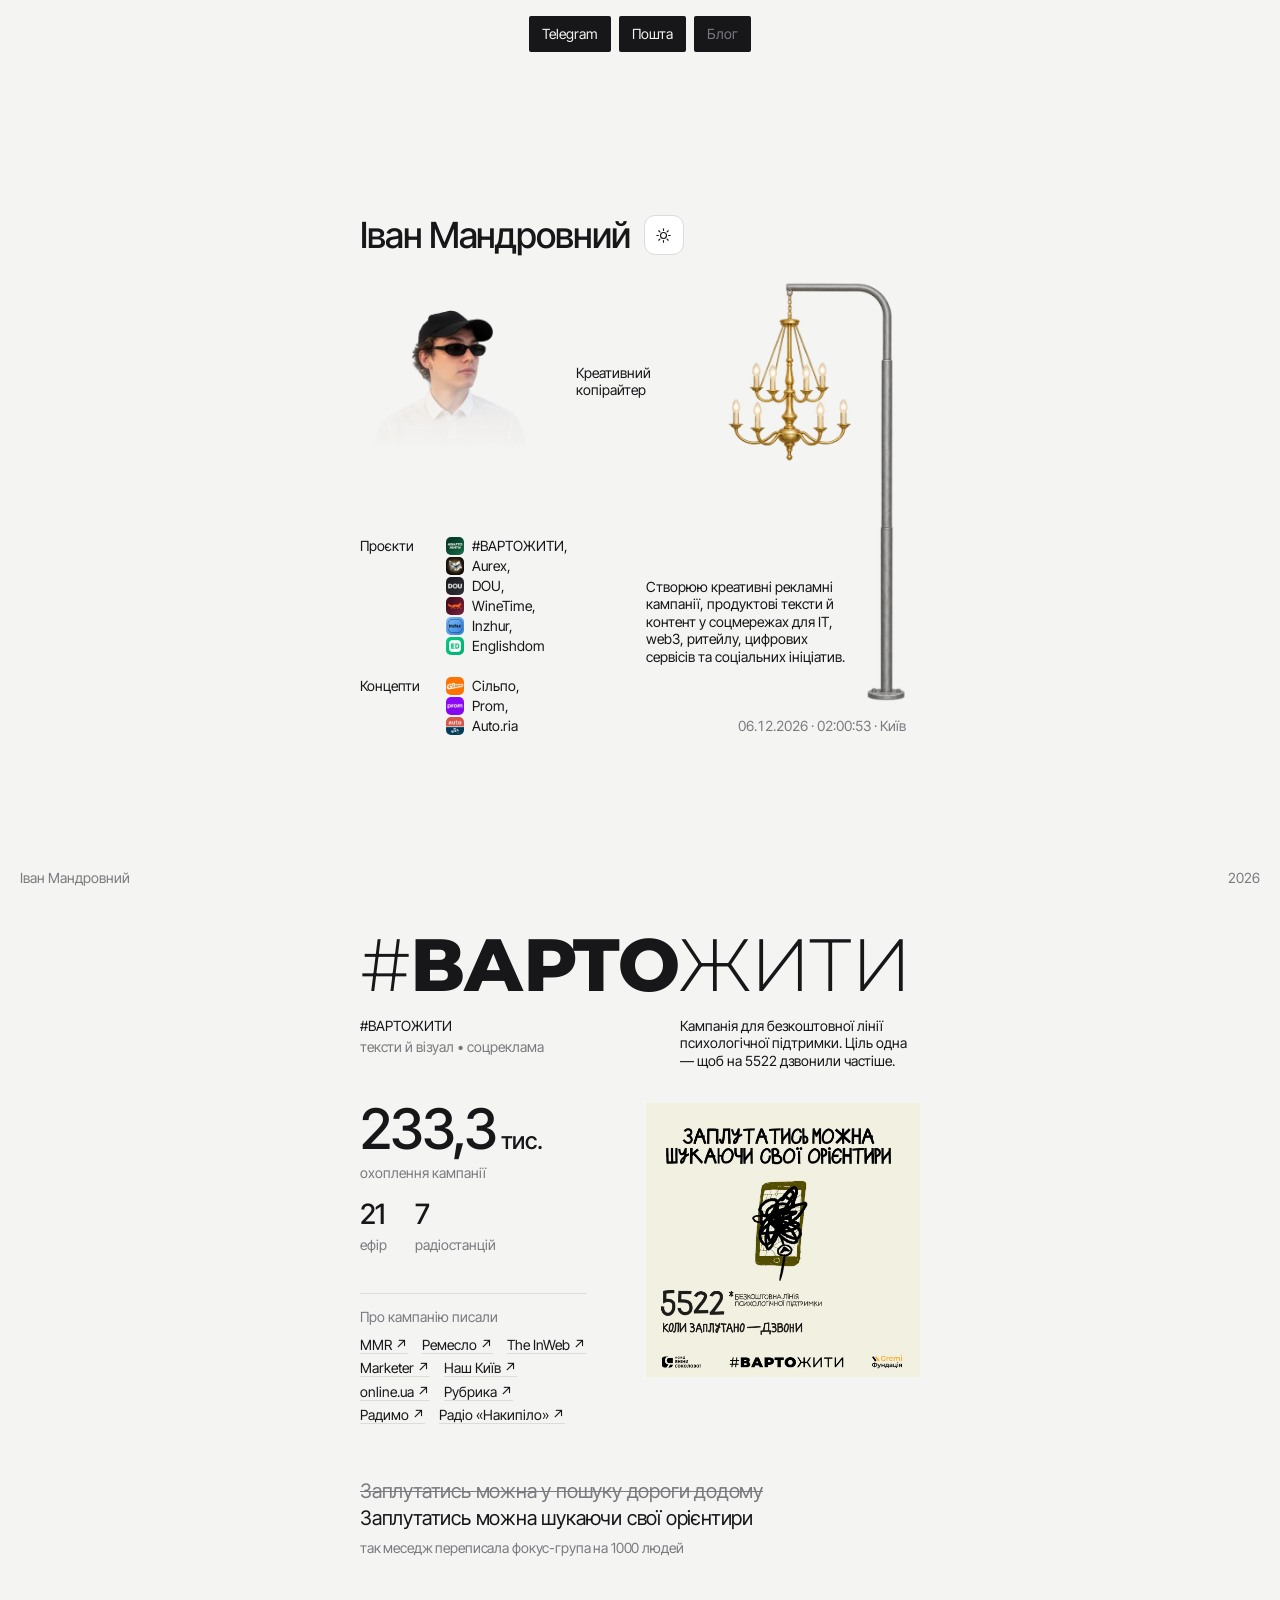
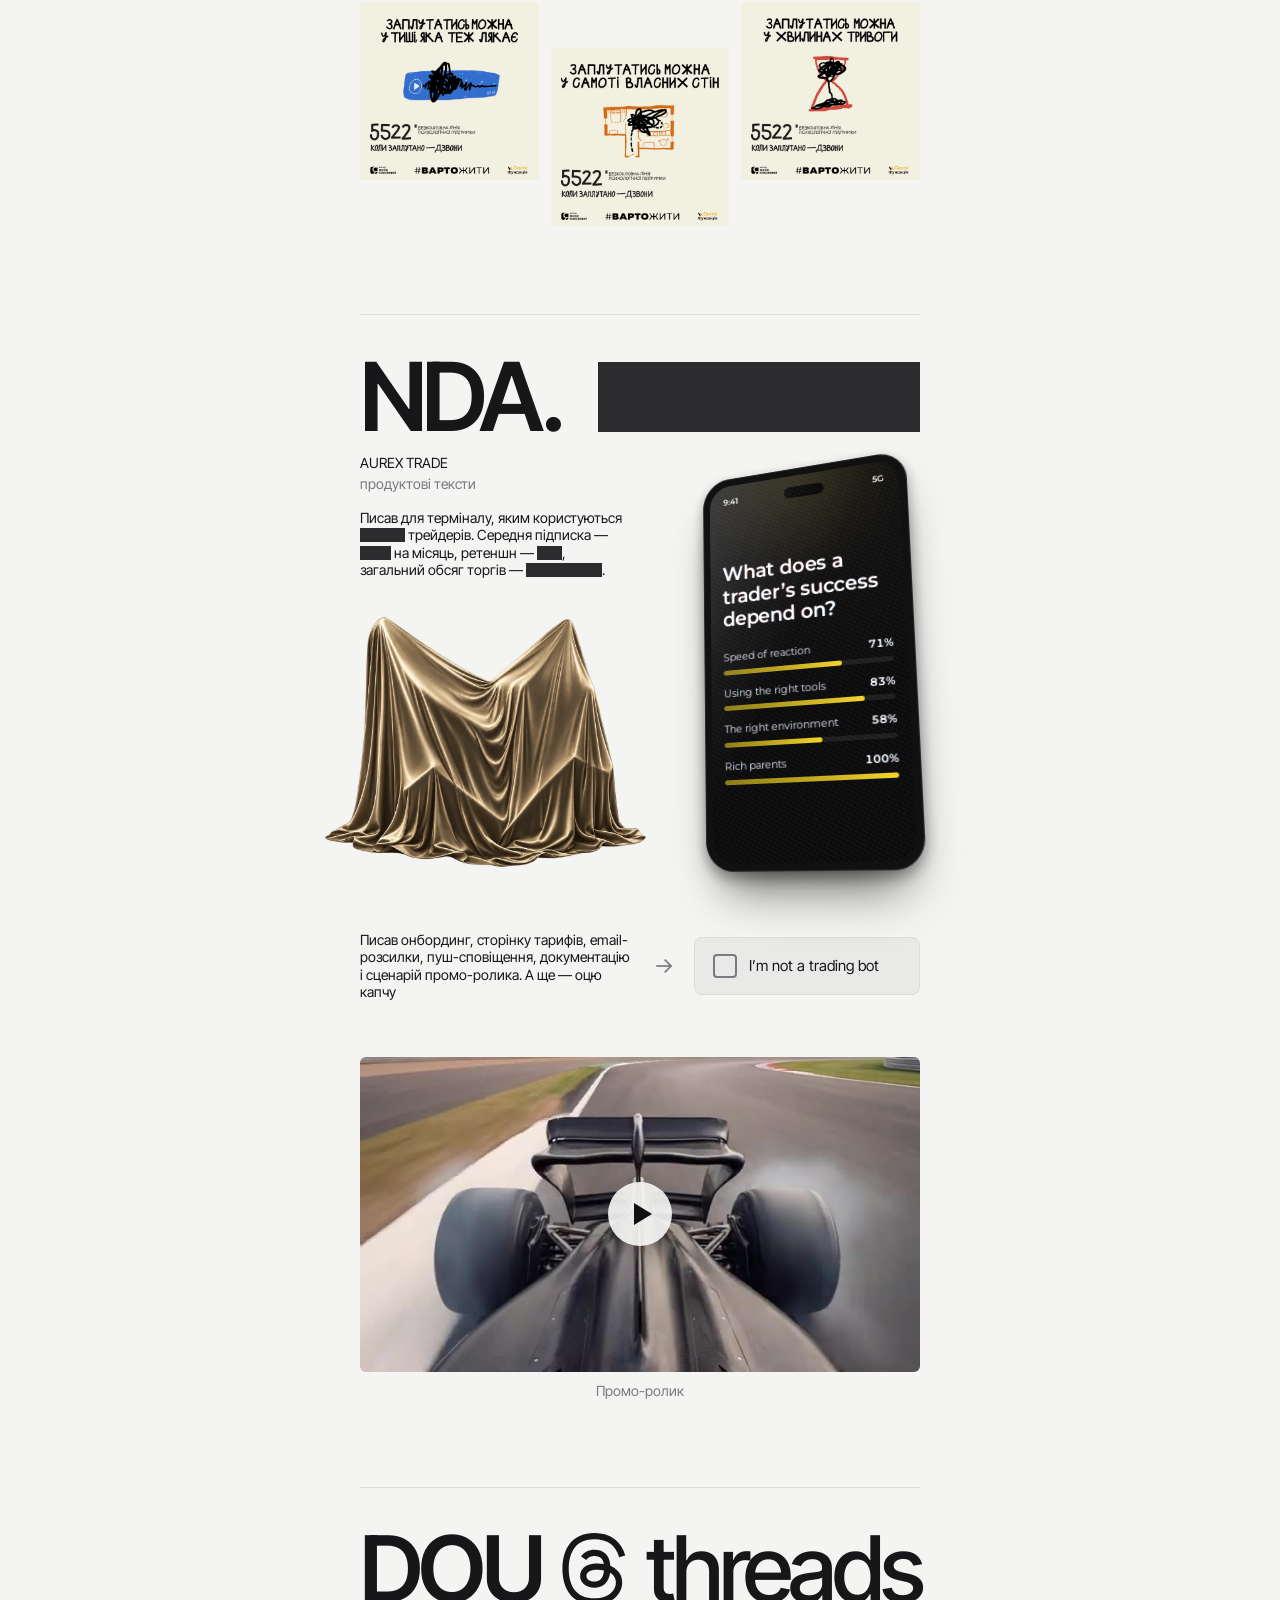
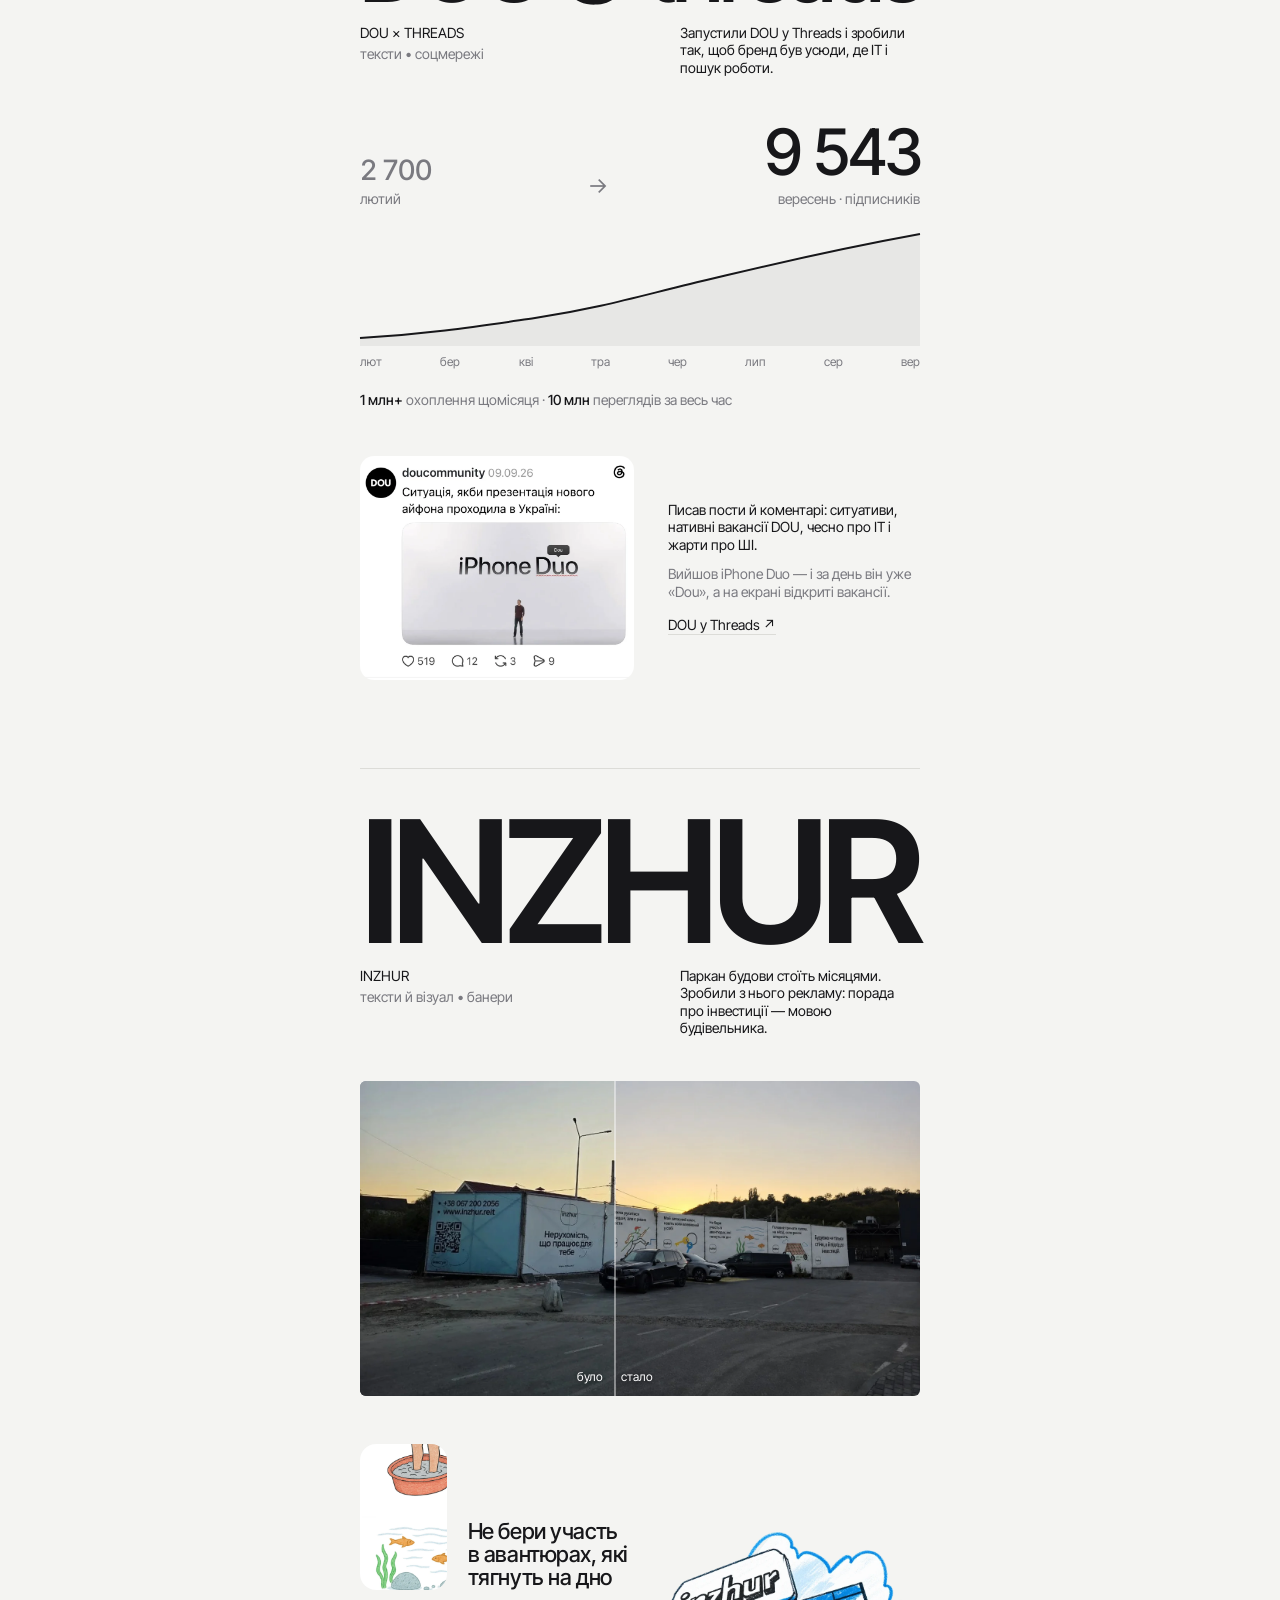
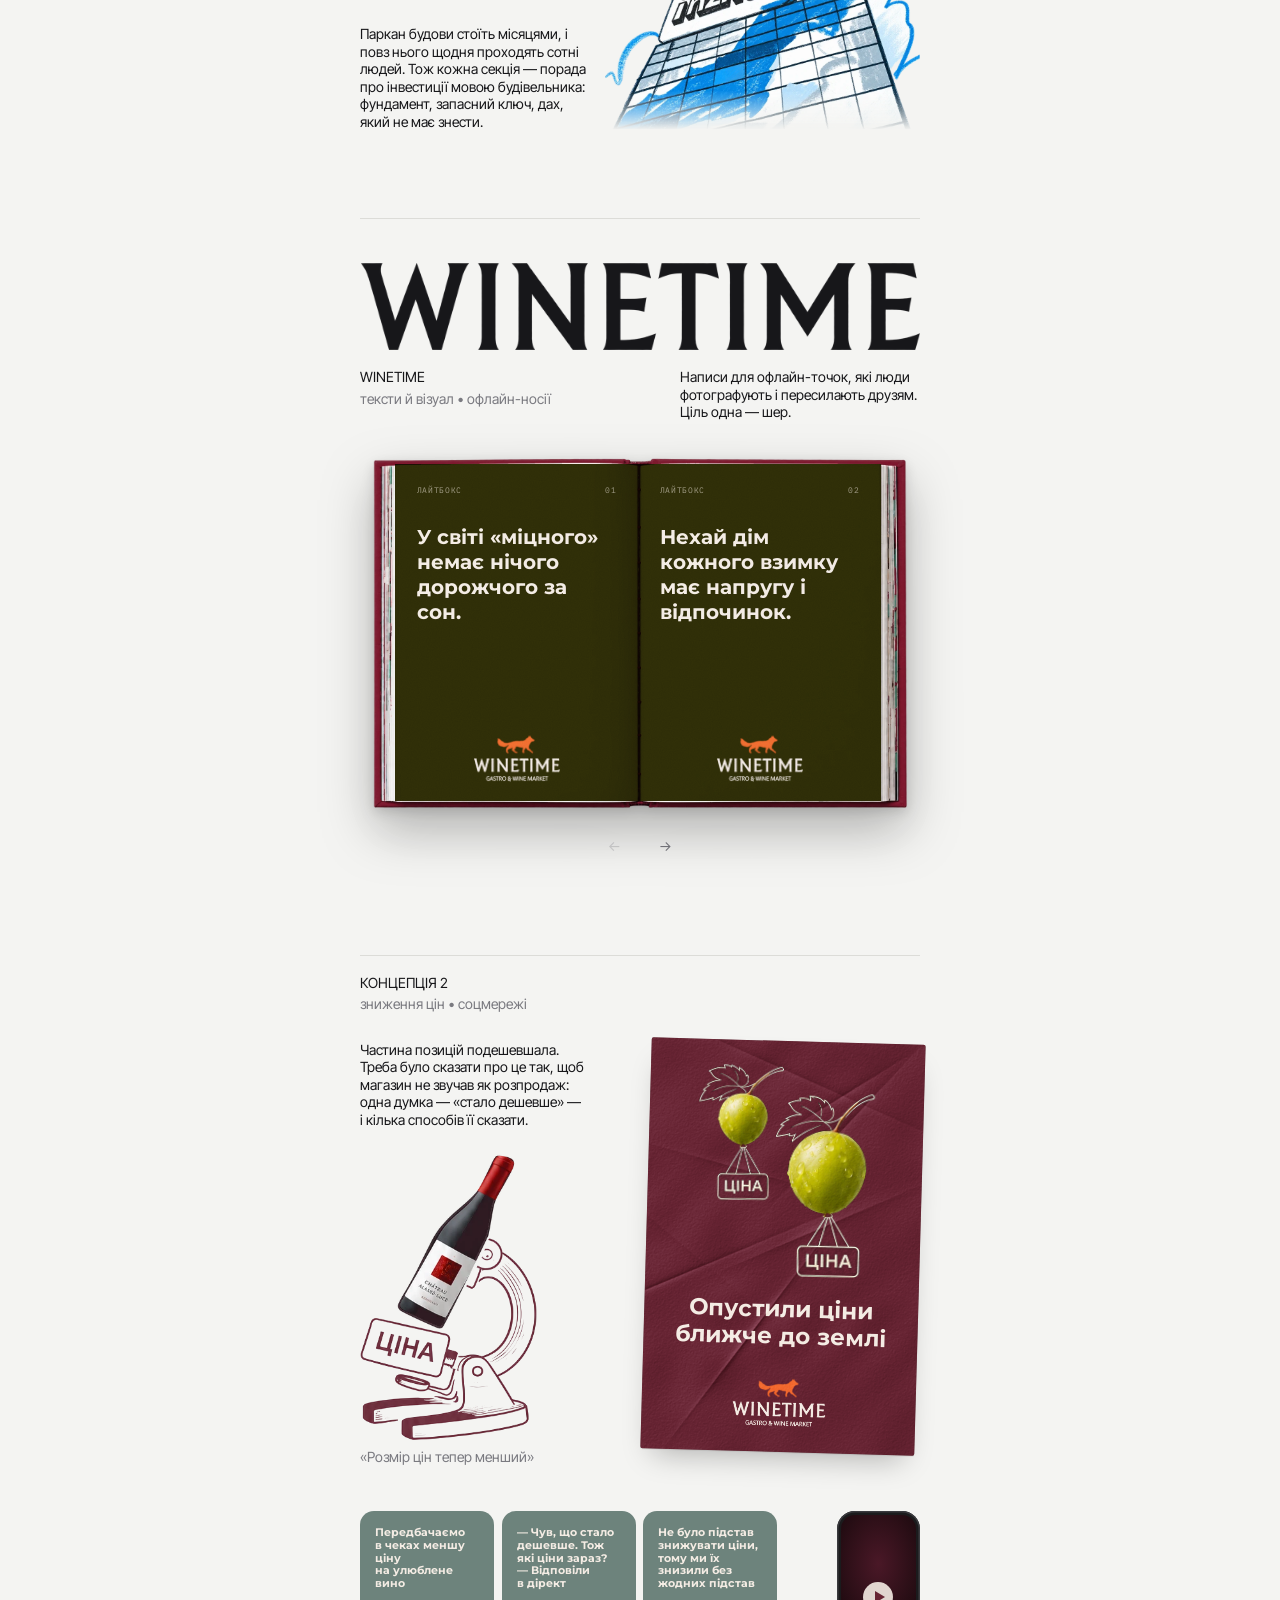
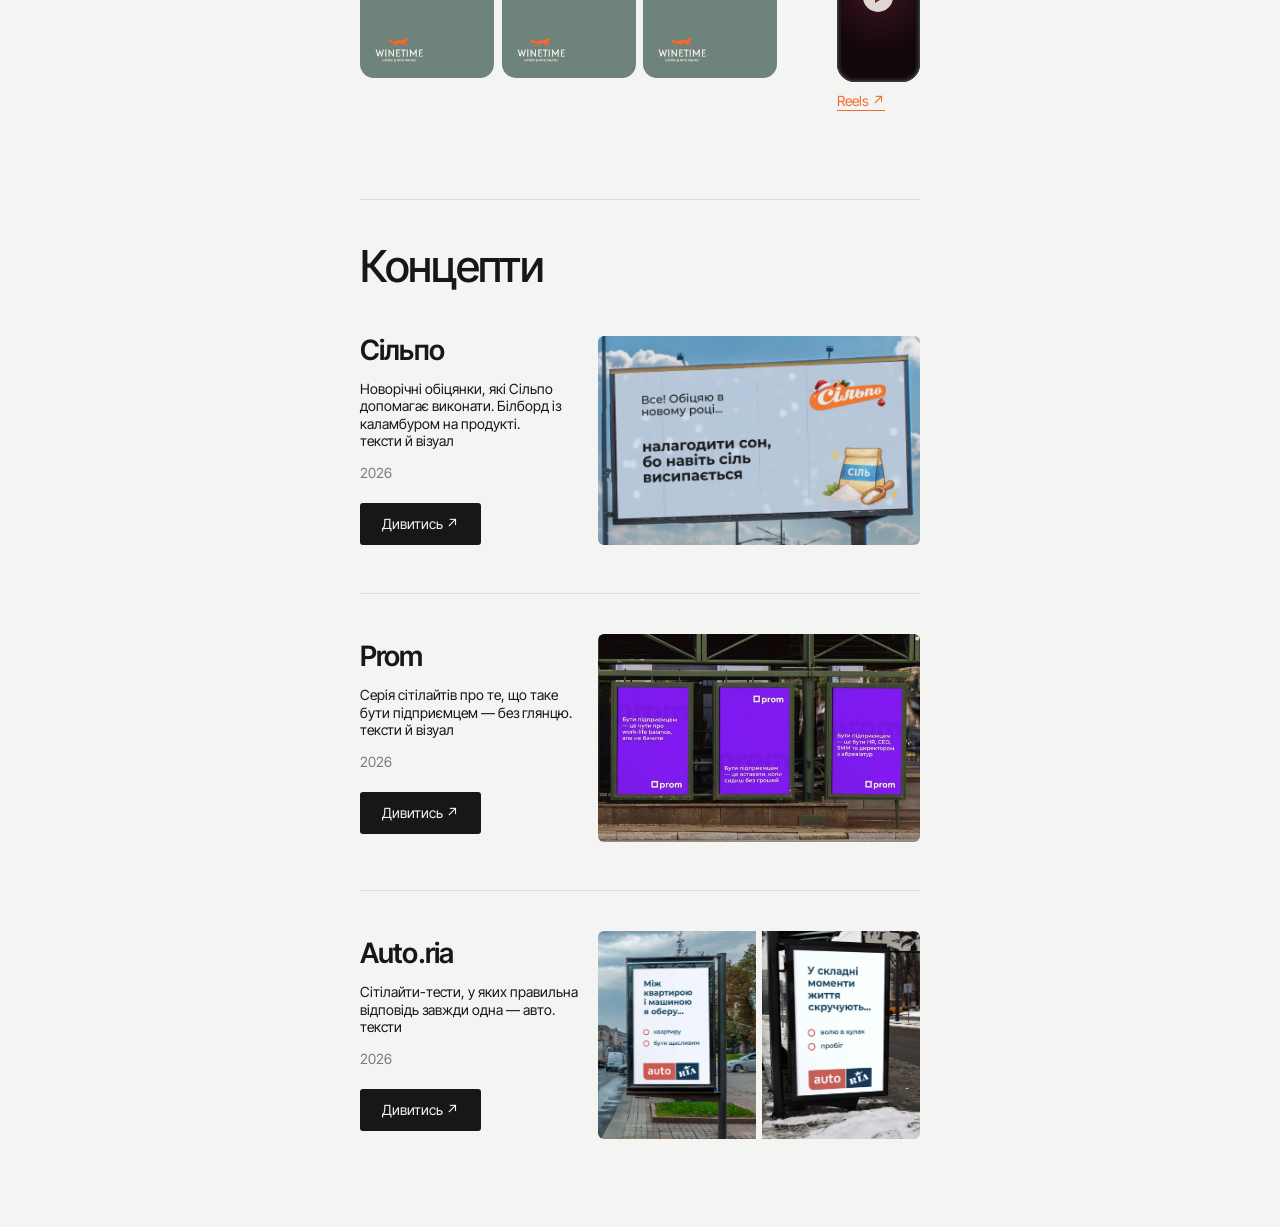
==== index.html @ 95786921 "Homepage: Ukrainian labels instead of English (projects, concepts, passports) Co-Authored-By: Claude" ====
<!doctype html>
<html lang="uk" data-theme="light"><head><meta charset="utf-8"><meta name="viewport" content="width=device-width,initial-scale=1">
<title>Іван Мандровний — Креативний копірайтер</title>
<link rel="icon" href="/favicon.ico" sizes="any">
<link rel="icon" type="image/png" sizes="32x32" href="/favicon-32.png">
<link rel="icon" type="image/png" sizes="192x192" href="/favicon-192.png">
<link rel="apple-touch-icon" href="/apple-touch-icon.png">
<meta name="description" content="Створюю креативні рекламні кампанії, продуктові тексти й контент у соцмережах для IT, web3, ритейлу, цифрових сервісів та соціальних ініціатив.">
<meta property="og:type" content="website">
<meta property="og:url" content="https://mandrovnyi.cc/">
<meta property="og:title" content="Іван Мандровний — Креативний копірайтер">
<meta property="og:description" content="Створюю креативні рекламні кампанії, продуктові тексти й контент у соцмережах для IT, web3, ритейлу, цифрових сервісів та соціальних ініціатив.">
<meta property="og:image" content="https://mandrovnyi.cc/img/og-image.jpg">
<meta property="og:image:width" content="1200">
<meta property="og:image:height" content="630">
<meta property="og:locale" content="uk_UA">
<meta name="twitter:card" content="summary_large_image">
<meta name="twitter:image" content="https://mandrovnyi.cc/img/og-image.jpg">
<script>
  /* тема — та сама, що на решті сайту, ставиться до першого рендера */
  try { var t = localStorage.getItem('theme'); if (t) document.documentElement.dataset.theme = t; } catch (e) {}
</script>
<link rel="preconnect" href="https://fonts.googleapis.com"><link rel="preconnect" href="https://fonts.gstatic.com" crossorigin>
<link rel="stylesheet" href="https://fonts.googleapis.com/css2?family=Inter+Tight:ital,wght@0,400;0,500;0,600;1,400&family=IBM+Plex+Mono:wght@400;500&family=Montserrat:wght@300;600;700;800&family=Marcellus&display=swap">
<style>
:root { --bg:#161618; --text:#e6e6e3; --muted:#8c8c93; --line:#2c2c30; --col:560px;
  --sans:-apple-system,BlinkMacSystemFont,"Inter","Segoe UI",sans-serif; --mono:"IBM Plex Mono",ui-monospace,Menlo,monospace; color-scheme: dark; }
* { box-sizing:border-box; }
html, body { margin:0; background:var(--bg); color:var(--text); font-family:var(--sans); font-size:16px; line-height:1.4; -webkit-font-smoothing:antialiased; }
/* фон плавно, як на поточній головній; колір тексту — одразу: його перехід щокадру перераховував стилі всієї сторінки */
body { transition:background .25s ease; }
p { margin:0; }
.mono { font-family:var(--mono); font-size:12px; letter-spacing:.06em; text-transform:uppercase; color:var(--muted); }
.frame-top { position:fixed; top:16px; left:0; right:0; z-index:20; display:flex; justify-content:center; gap:8px; pointer-events:none; }
.frame-top a, .frame-top .off { pointer-events:auto; background:#f4f4f2; color:#111; text-decoration:none; font-size:14px; padding:9px 13px; border-radius:2px; }
.frame-top .off { color:var(--muted); cursor:default; } /* «Блог» поки без входу з головної */
.frame-bot { position:fixed; bottom:14px; left:20px; right:20px; z-index:20; display:flex; justify-content:space-between; font-size:14px; color:var(--muted); pointer-events:none; }
.col { width:min(var(--col), calc(100% - 32px)); margin:0 auto; }
.note { padding:110px 0 30px; color:var(--muted); font-size:14px; }
.case { padding:40px 0 140px; }
.brand { display:flex; flex-direction:column; gap:6px; }
.brand img { width:20%; align-self:flex-start; }
.brand h2 { margin:0; font-family:"Marcellus",serif; font-weight:400; font-size:100px; line-height:.9; white-space:nowrap; color:#f4ece4; }
.pass { display:grid; grid-template-columns:1fr 1fr; gap:24px; margin-top:22px; }
.pass .nm { font-size:15px; letter-spacing:.02em; }
.pass .tg { color:var(--muted); font-size:15px; margin-top:6px; }
.pass .ds { font-size:15px; line-height:1.45; }

/* ---------- книга: фото + сторінки, що гортаються, поверх ---------- */
.stage { margin-top:46px; perspective:1400px; }
.bk { position:relative; width:100%; aspect-ratio:1547/1017; --x0:6.2702%; --y0:4.1298%; --fw:87.0071%; --fh:91.6421%;
  transform:rotateX(var(--rx,0deg)) rotateY(var(--ry,0deg)); transform-style:preserve-3d; transition:transform .5s cubic-bezier(.2,.7,.2,1); }
.bk-photo { position:absolute; inset:0; width:100%; height:100%; display:block; filter:drop-shadow(0 30px 34px rgba(0,0,0,.6)) drop-shadow(0 6px 8px rgba(0,0,0,.45)); pointer-events:none; }
.bk-flip { position:absolute; left:var(--x0); top:var(--y0); width:var(--fw); height:var(--fh); }
.bk-shade { position:absolute; left:var(--x0); top:var(--y0); width:var(--fw); height:var(--fh); mix-blend-mode:multiply; pointer-events:none; z-index:5; }
.bk-grain { position:absolute; left:var(--x0); top:var(--y0); width:var(--fw); height:var(--fh); pointer-events:none; z-index:6; opacity:.22; mix-blend-mode:overlay;
  background-image:url("data:image/svg+xml;utf8,<svg xmlns='http://www.w3.org/2000/svg' width='160' height='160'><filter id='n'><feTurbulence type='fractalNoise' baseFrequency='.9' numOctaves='2' stitchTiles='stitch'/><feColorMatrix values='0 0 0 0 .5  0 0 0 0 .5  0 0 0 0 .5  0 0 0 1.1 0'/></filter><rect width='100%' height='100%' filter='url(%23n)'/></svg>"); }
.page { overflow:hidden; container-type:inline-size; }
.pg-in { position:absolute; inset:0; padding:9% 9% 8%; display:flex; flex-direction:column; }
.c-olive .pg-in { background:#2d2c07; color:#f4ece4; } .c-wine .pg-in { background:#741c34; color:#f4ece4; }
.c-orange .pg-in { background:#fc6c34; color:#2a160e; } .c-sage .pg-in { background:#64847c; color:#f4ece4; }
.pg-run { display:flex; justify-content:space-between; font-family:var(--mono); font-size:3.2cqw; letter-spacing:.08em; text-transform:uppercase; opacity:.55; }
.pg-t { margin-top:15%; font-family:"Montserrat",sans-serif; font-weight:700; font-size:8.4cqw; line-height:1.22; }
.pg-logo { margin-top:auto; align-self:center; width:44%; }
.pg-fox { margin-top:auto; align-self:center; width:26%; }
.paper .pp { position:absolute; inset:0; background:#f4f4f3; color:#1d1b1a; padding:11% 10% 9%; display:flex; flex-direction:column; gap:5cqw; }
.pp-k { font-family:var(--mono); font-size:3.2cqw; letter-spacing:.1em; text-transform:uppercase; color:#7a7570; }
.pp-big { margin-top:auto; font-family:"Marcellus",serif; font-size:15cqw; line-height:1; color:#5a1626; }
.pp-sub { font-family:"Marcellus",serif; font-size:8cqw; line-height:1.12; }
.pp-txt { font-size:5.2cqw; line-height:1.45; }
.pp-txt:first-of-type { margin-top:6cqw; }
.pp-foot { margin-top:auto; }
.pp-c { justify-content:center; align-items:center; text-align:center; }
.book-ui { display:flex; justify-content:space-between; align-items:center; margin-top:24px; }
.book-ui button { all:unset; cursor:pointer; font-family:var(--mono); font-size:12px; letter-spacing:.06em; text-transform:uppercase; color:var(--muted); padding:6px 0; }
.book-ui button:hover { color:var(--text); }
.book-ui button[disabled] { opacity:.3; cursor:default; }
.hint { margin-top:10px; text-align:center; }
@media (max-width:620px) { .pass { grid-template-columns:1fr; gap:14px; } .frame-bot { font-size:12px; } }
@media (prefers-reduced-motion: reduce) { .bk { transition:none; } }

/* ---------- концепція 2: «впорядкований хаос» як у tsarevandrey.me ---------- */
.c2 { margin-top:84px; }
.c2-k { display:block; padding-top:14px; border-top:1px solid var(--line); }
.cx { display:grid; grid-template-columns:repeat(12, 1fr); column-gap:12px; }
.tx { font-size:15px; line-height:1.45; color:#ededee; max-width:30ch; }
.tx b { font-weight:400; color:#f4ece4; }
.pst { position:relative; aspect-ratio:2/3; border-radius:4px; overflow:hidden; display:flex; flex-direction:column; container-type:inline-size; }
.pst .h { font-family:"Montserrat",sans-serif; font-weight:700; line-height:1.2; }
.p-wine { background:#672433; color:#f4ece4; text-align:center; }
.p-wine .ill { flex:1; min-height:0; display:flex; align-items:center; justify-content:center; padding:9% 12% 2%; }
.p-wine .ill img { max-width:100%; max-height:100%; display:block; }
.p-wine .h { font-size:8.4cqw; padding:0 8%; }
.p-wine .lg { width:34%; margin:6% auto 8%; display:block; }
/* великий постер — друкований аркуш: нахил, тінь, текстура зім'ятого паперу поверх усього */
.pst.big { border-radius:2px; transform:rotate(1.6deg);
  box-shadow:0 1px 1px rgba(0,0,0,.18), 0 14px 28px -10px rgba(0,0,0,.45); }
.pst.big.rv { transform:translateY(18px) rotate(1.6deg); }   /* поява при скролі зберігає нахил */
.pst.big.rv.in { transform:rotate(1.6deg); }
.pst .paper { position:absolute; inset:0; pointer-events:none;
  background:url(/img/new/paper-wrinkle.webp) center / cover; mix-blend-mode:soft-light; opacity:.85; }
.pst .paper::after { content:""; position:absolute; inset:0;
  background:linear-gradient(115deg, rgba(255,255,255,.07), rgba(255,255,255,0) 40%, rgba(0,0,0,.08)); }
[data-theme="light"] .pst.big { box-shadow:0 1px 1px rgba(0,0,0,.08), 0 16px 30px -12px rgba(0,0,0,.28); }
.p-wine.big .ill { padding:9% 14% 7%; }
.p-wine.big .lg { margin:10% auto 9%; }
.p-price { background:#fff; color:#1d1b1a; }
.p-price .top { flex:0 0 53%; padding:7% 8% 0; display:flex; flex-direction:column; }
.p-price .top img { width:36%; align-self:center; display:block; }
.p-price .h { font-size:8.8cqw; margin-top:7%; }
.p-price .bot { flex:1; min-height:0; background:#672433; display:flex; align-items:flex-end; justify-content:space-between; padding:0 7% 0 0; }
.p-price .bot img { height:94%; max-width:74%; object-fit:cover; object-position:left bottom; display:block; }
.p-price .pr { writing-mode:vertical-rl; transform:rotate(180deg); color:#f4ece4; font-family:"Montserrat",sans-serif; font-weight:500; font-size:10cqw; line-height:1; align-self:center; white-space:nowrap; }
/* ряд 1: текст ліворуч угорі, великий плакат праворуч, мікроскоп «плаває» ліворуч унизу */
.r1 { margin-top:26px; grid-template-rows:auto 1fr; }
.r1 .tx { grid-column:1 / 6; grid-row:1; }
.r1 .big { grid-column:7 / 13; grid-row:1 / 3; }
.r1 .fltw { grid-column:1 / 6; grid-row:2; align-self:end; margin-top:26px; }
.r1 .flt { width:78%; display:block; }
.fcap { margin-top:8px; font-size:13px; color:var(--muted); }
/* ряд 2: група карток ліворуч, телефон праворуч — як віджети */
.r2 { margin-top:46px; align-items:start; }
.cardset { grid-column:1 / 10; display:grid; grid-template-columns:repeat(3, 1fr); gap:8px; }
.sc { aspect-ratio:4/5; border-radius:14px; background:#6d837c; color:#f4ece4; padding:12% 11%; display:flex; flex-direction:column; container-type:inline-size; transition:transform .45s cubic-bezier(.2,.7,.2,1); }
.sc:hover { transform:translateY(-4px); }
.sc p { font-family:"Montserrat",sans-serif; font-weight:700; font-size:10.4cqw; line-height:1.18; }
.sc img { margin-top:auto; width:46%; display:block; }
.ph { grid-column:11 / 13; justify-self:end; width:100%; }
.phone { width:100%; aspect-ratio:9/18.5; border-radius:18px; padding:4px; background:#1b1b1d; box-shadow:inset 0 0 0 1.5px #3a3a3e; }
.phone-scr { width:100%; height:100%; border-radius:14px; overflow:hidden; display:grid; place-items:center; background:radial-gradient(120% 80% at 50% 30%, #4a1827, #120709 70%); }
.play { width:30px; height:30px; border-radius:50%; background:rgba(244,236,228,.9); display:grid; place-items:center; }
.play::after { content:""; margin-left:3px; border-left:10px solid #672433; border-top:6px solid transparent; border-bottom:6px solid transparent; }
.lnk { display:inline-block; margin-top:10px; color:#f26a2e; font-size:13px; text-decoration:none; border-bottom:1px solid currentColor; }
.lnk:hover { color:#ff8c57; }
/* ряд 3: плакат «599» праворуч, текст ліворуч унизу */
.r3 { margin-top:46px; align-items:end; }
.r3 .tx { grid-column:1 / 6; }
.r3 .mid { grid-column:8 / 13; }
.r3 .flt2 { grid-column:6 / 8; }
/* поява при скролі */
.rv { opacity:0; transform:translateY(18px); transition:opacity .7s ease, transform .8s cubic-bezier(.2,.7,.2,1); transition-delay:var(--dl,0s); }
.rv.in { opacity:1; transform:none; }
@media (max-width:620px) {
  .tx { font-size:14px; }
  .r1 .tx { grid-column:1 / 13; }
  .r1 .big { grid-column:5 / 13; grid-row:2; margin-top:18px; }
  .r1 .fltw { grid-column:1 / 5; grid-row:2; } .r1 .flt { width:100%; }
  .cardset { grid-column:1 / 13; }
  .ph { grid-column:9 / 13; margin-top:14px; width:100%; }
  .r2 { row-gap:0; }
  .r2 .cap2 { grid-column:1 / 9; margin-top:14px; }
  .r3 .tx { grid-column:1 / 7; } .r3 .mid { grid-column:7 / 13; }
}
@media (prefers-reduced-motion: reduce) { .rv { opacity:1; transform:none; transition:none; } }
.case { padding:32px 0 120px; }
.pass { margin-top:16px; }
.stage { margin-top:28px; }
.book-ui { margin-top:14px; }
.hint { margin-top:4px; }

/* ---------- шрифт і розміри як у tsarevandrey.me ---------- */
:root { --sans:"Inter Tight", -apple-system, BlinkMacSystemFont, "Segoe UI", sans-serif; }
/* ---------- світла тема ---------- */
:root[data-theme="light"] { --bg:#f4f4f2; --text:#17171a; --muted:#7a7a80; --line:#dcdcd8; color-scheme:light; }
[data-theme="light"] .frame-top a, [data-theme="light"] .frame-top .off { background:#17171a; color:#f4f4f2; }
[data-theme="light"] .frame-top .off { color:var(--muted); }
[data-theme="light"] .brand img { filter:invert(1); }
[data-theme="light"] .brand h2 { color:#17171a; }
.tx, .tx b { color:var(--text); }
.flt-l { display:none !important; }
[data-theme="light"] .fltw .flt-d { display:none !important; }
[data-theme="light"] .fltw .flt-l { display:block !important; }
[data-theme="light"] .bk-photo { filter:drop-shadow(0 22px 26px rgba(0,0,0,.25)) drop-shadow(0 4px 6px rgba(0,0,0,.15)); }

/* ---------- перший екран ---------- */
.hero { font-family:"Inter Tight",-apple-system,BlinkMacSystemFont,"Segoe UI",sans-serif; min-height:100vh; box-sizing:border-box; padding:110px 0 60px; display:grid; grid-template-columns:repeat(12,1fr); column-gap:12px; align-content:center; }
.h-left { grid-column:1 / 7; grid-row:1; display:flex; flex-direction:column; font-size:14px; line-height:1.25; position:relative; z-index:2; }
.h-top { display:flex; align-items:center; gap:14px; margin:0 0 22px; }
.h-name { margin:0; white-space:nowrap; font-size:36px; line-height:1; font-weight:500; letter-spacing:-.03em; }
/* посади — праворуч від портрета */
.h-me { display:flex; align-items:center; gap:24px; } .h-me .avatar { flex:none; }
.h-roles { margin:0; white-space:nowrap; }
.h-list { display:grid; grid-template-columns:86px 1fr; margin-top:52px; }
.h-list2 { margin-top:22px; }
.h-list ul { list-style:none; margin:0; padding:0; display:flex; flex-direction:column; gap:2px; }
.h-list li { display:flex; align-items:center; gap:8px; }
.th { width:18px; height:18px; border-radius:5px; flex:none; overflow:hidden; }
.th img { width:100%; height:100%; object-fit:cover; display:block; }
.g-sky { background:radial-gradient(circle at 30% 24%, rgba(160,205,245,.55), rgba(160,205,245,0) 58%), linear-gradient(160deg, #7db4ea 0%, #4b8fd8 52%, #2f6fc0 100%); }
.g-green { background:linear-gradient(140deg, #0f3527, #2b7d55); }
.g-gold { background:radial-gradient(circle at 50% 46%, rgba(230,194,122,.75), rgba(214,170,88,.15) 45%, transparent 70%), linear-gradient(140deg, #0a0a0b, #17140f); box-shadow:inset 0 0 0 1px rgba(230,194,122,.35); }
.g-dou { background:linear-gradient(140deg, #1c1c1f, #3a3a42); box-shadow:inset 0 0 0 1px rgba(255,255,255,.12); }
.h-cred { margin:0; max-width:25ch; text-wrap:pretty; } /* 25ch — 5 рядків без одного слова в кінці */
/* годинник — у тому ж рядку сітки, що й ліва колонка: низ = низ «Auto.ria»; правий край = правий край основи стовпа (основа впирається в край картинки) */
.clock { grid-column:7 / 13; grid-row:1; align-self:end; justify-self:end; margin-right:var(--cw-r); position:relative; z-index:3;
  font-size:14px; line-height:18px; color:var(--muted); white-space:nowrap; font-variant-numeric:tabular-nums; }
/* ліхтар-люстра біля правого краю */
/* люстра й кредо стоять над годинником: низ — на рядок годинника (18px) + 16px вище «Auto.ria» */
.lamp { grid-column:7 / 13; grid-row:1; position:relative; height:420px; align-self:end; margin-bottom:calc(18px + 16px); color:var(--text); }
.hero { --cw-r:14px; }
/* шар люстри, що гойдається, повернутим прямокутником виходить праворуч за блок (на телефоні — за екран); видимих частин там немає */
.lamp { overflow-x:clip; }
.cw { position:absolute; right:var(--cw-r); bottom:0; height:100%; aspect-ratio:614/1452; }
.cw > img { position:absolute; inset:0; width:100%; height:100%; display:block; pointer-events:none; transform:scaleX(-1); }
/* люстра ледь гойдається: два маятники з різним періодом; гачок на 64.96% 2.83% полотна — картинки віддзеркалені, тож по x 100% − 64.96% */
.swing, .swing2 { position:absolute; inset:0; transform-origin:35.04% 2.83%; pointer-events:none; will-change:transform; }
.swing { animation:sway 3.4s ease-in-out infinite alternate; }
.swing2 { animation:sway2 2.1s ease-in-out infinite alternate; }
.swing img { position:absolute; inset:0; width:100%; height:100%; display:block; transform:scaleX(-1); }
@keyframes sway { from { transform:rotate(-4.5deg); } to { transform:rotate(4.5deg); } }
@keyframes sway2 { from { transform:rotate(-1.5deg); } to { transform:rotate(1.5deg); } }
@media (prefers-reduced-motion: reduce) { .swing, .swing2 { animation:none; } }
/* у lamp-pole.webp випадково лишилась крайня свічка люстри (x ≥ 22.28%, y ≥ 3.14% полотна): на стовпі її обрізаємо, а в .swing показуємо тільки її */
.cw > img.pole { clip-path:polygon(0 0, 100% 0, 100% 3.14%, 22.28% 3.14%, 22.28% 100%, 0 100%); }
.swing img.pole-candle { clip-path:polygon(22.28% 3.14%, 100% 3.14%, 100% 100%, 22.28% 100%); }
.glows i { position:absolute; width:22%; aspect-ratio:1; transform:translate(-50%,-55%); border-radius:50%; pointer-events:none;
  background:radial-gradient(circle, rgba(255,240,200,.85) 0%, rgba(255,226,160,.35) 22%, rgba(255,214,140,0) 62%); opacity:0; transition:opacity .3s ease; }
.lamp.lit .glows i { opacity:1; }
.lamp-hit { position:absolute; left:4%; top:7%; width:56%; height:38%; cursor:pointer; border-radius:40%; background:none; border:0; }
.lamp-hit:focus-visible { outline:1px dashed var(--muted); outline-offset:4px; }
/* портрет і перемикач під люстрою */
/* портрет — одразу під ім'ям */
.avatar { position:relative; width:210px; margin:-8px 0 6px -18px; }
/* кредо й годинник — під люстрою, ліворуч від стовпа (стовп на 86,5–93% ширини люстри) */
.h-note { grid-column:7 / 13; grid-row:1; align-self:end; margin-bottom:calc(18px + 16px); height:420px; display:flex; flex-direction:column; justify-content:flex-end; position:relative; z-index:3;
  padding-right:calc(14px + 420px * 614 / 1452 * .135 + 14px); padding-bottom:36px; font-size:14px; line-height:1.25; pointer-events:none; }
.h-note > * { pointer-events:auto; }
/* портрет — той самий компонент, що на поточній головній (folders.css): кадри кепки, та сама маска */
.portrait { position:relative; z-index:1; width:100%; aspect-ratio:1;
  -webkit-mask-image:linear-gradient(to bottom, #000 0%, #000 38%, rgba(0,0,0,.62) 58%, rgba(0,0,0,.22) 73%, transparent 86%);
          mask-image:linear-gradient(to bottom, #000 0%, #000 38%, rgba(0,0,0,.62) 58%, rgba(0,0,0,.22) 73%, transparent 86%); }
.portrait img { position:absolute; inset:0; width:100%; height:100%; object-fit:contain; opacity:0; pointer-events:none; }
.portrait img.on { opacity:1; }
/* кнопка теми — та сама, що на поточній головній (folders.css) */
:root { --panel:#232326; } :root[data-theme="light"] { --panel:#ffffff; }
.toggle { position:relative; z-index:2; flex:none; width:40px; height:40px; border-radius:11px; background:var(--panel); border:1px solid var(--line); color:var(--text); cursor:pointer;
  display:flex; align-items:center; justify-content:center; padding:0; font:inherit; }
.toggle svg { display:block; }
html[data-theme="light"] .i-moon { display:none; }
html[data-theme="dark"]  .i-sun  { display:none; }
/* голуби */
.pigeon { position:absolute; margin:0; font-family:"IBM Plex Mono",ui-monospace,Menlo,monospace; font-size:2.6px; line-height:1; letter-spacing:0; white-space:pre;
  color:var(--text); user-select:none; cursor:pointer; will-change:transform, opacity; }
.pigeon span { display:block; }
.pigeon { display:none; } /* голуби тимчасово сховані — щоб повернути, видалити цей рядок */
.pigeon.left span { transform:scaleX(-1); }
@media (max-width:620px) {
  .hero { min-height:0; padding-top:80px; }
  .hero { --cw-r:4px; --lh:262px; } /* висота люстри = висота ролей + Projects + Concepts, щоб низ портрета був по низу Concepts */
  .h-name { font-size:28px; }
  /* телефон: ліва колонка й рядок з портретом розпадаються на клітинки сітки героя — ім'я, ролі, Projects, Concepts ліворуч; люстра праворуч, портрет під свічками */
  .h-left, .h-me { display:contents; }
  .h-top { grid-column:1 / 13; grid-row:1; }
  .h-roles { grid-column:1 / 8; grid-row:2; margin-top:0; position:relative; z-index:2; }
  .h-list { grid-column:1 / 8; grid-row:3; margin-top:30px; position:relative; z-index:2; }
  .h-list2 { grid-row:4; margin-top:22px; }
  .lamp { grid-column:7 / 13; grid-row:2 / 5; height:var(--lh); align-self:end; margin:0; }
  /* центр портрета — під гаком люстри: 64.96% ширини стовпа (614/1452 від висоти) від правого краю */
  .h-me .avatar { grid-column:7 / 13; grid-row:2 / 5; align-self:end; justify-self:end; width:136px; margin:0 calc(var(--cw-r) + var(--lh) * 614 / 1452 * .6496 - 68px) 0 0; position:relative; z-index:1; }
  .h-note { grid-column:1 / 13; grid-row:5; height:auto; padding-right:0; padding-bottom:0; margin-top:16px; margin-bottom:0; }
  .pigeon { font-size:1.9px; }
  .frame-bot, .hero .clock { display:none; }
}
/* вузькі телефони: годинник 14px уже налазить на список — менший кегль, лінія з «Auto.ria» та сама */
@media (max-width:380px) { .hero .clock { font-size:12px; } }
/* ---------- єдиний шрифт і розмір на всьому сайті ---------- */
body, .pass .nm, .pass .tg, .pass .ds, .tx, .fcap, .lnk, .book-ui, .book-ui button { font-family:var(--sans); }
body { font-size:14px; line-height:1.25; }
.pass { grid-template-columns:1fr 1fr; gap:24px; margin-top:18px; }
.pass .nm { font-size:14px; letter-spacing:0; text-transform:uppercase; }
.pass .tg { font-size:14px; margin-top:4px; color:var(--muted); }
.pass .ds { font-size:14px; line-height:1.25; max-width:30ch; justify-self:end; }
.tx { font-size:14px; line-height:1.25; }
.fcap { font-size:14px; margin-top:8px; }
.lnk { font-size:14px; }
.book-ui { justify-content:center; gap:22px; margin-top:16px; }
.book-ui button { font-size:14px; letter-spacing:0; text-transform:none; padding:4px 8px; }
.c2 { margin-top:96px; }
.c2-pass { margin-top:0; padding-top:18px; border-top:1px solid var(--line); }
.cx.r1 { margin-top:28px; }
.case { padding-bottom:88px; }
@media (max-width:620px) { .pass { grid-template-columns:1fr; gap:10px; } .pass .ds { justify-self:start; } }

.brand h2.wm { margin:0; width:100%; font-size:0; background:var(--text);
  -webkit-mask-image:var(--wm); mask-image:var(--wm); -webkit-mask-size:contain; mask-size:contain; -webkit-mask-repeat:no-repeat; mask-repeat:no-repeat; -webkit-mask-position:center; mask-position:center; }
/* ================= #ВАРТОЖИТИ ================= */
/* розділова лінія між кейсами */
main > .case + .case { border-top:1px solid var(--line); padding-top:44px; }
.vt .brand { container-type:inline-size; }
.vt .brand h2.vt-wm { margin:0; font-family:"Montserrat",sans-serif; font-weight:300; font-size:13.2cqw; line-height:.9; letter-spacing:-.02em; white-space:nowrap; color:var(--text); }
.vt .brand h2.vt-wm b { font-weight:800; }
.vt-r1 { margin-top:34px; align-items:start; }
.vt-l { grid-column:1 / 6; display:flex; flex-direction:column; }
.vt-num { display:flex; align-items:baseline; gap:8px; font-size:44px; line-height:1; font-weight:500; letter-spacing:-.03em; }
.vt-num i { font-style:normal; font-size:24px; color:var(--muted); }
.vt-cap { margin:8px 0 0; color:var(--muted); font-size:14px; line-height:1.25; }
.vt-media a, .vt-why a { color:var(--text); text-decoration:none; border-bottom:1px solid var(--line); }
.vt-media a:hover, .vt-why a:hover { border-color:currentColor; }
.vt-press { margin-top:40px; padding-top:14px; border-top:1px solid var(--line); }
.vt-k { margin:0 0 10px; color:var(--muted); }
.vt-media { list-style:none; margin:0; padding:0; display:flex; flex-wrap:wrap; gap:6px 14px; }
.vt-hero { grid-column:7 / 13; margin:0; }
.vt figcaption { margin-top:8px; color:var(--muted); font-size:14px; line-height:1.25; }
/* піксельний перехід: фінал ⇄ перша ідея (canvas) */
.px { position:relative; cursor:pointer; outline:none; }
.px-a { display:block; width:100%; height:auto; border-radius:3px; }
.px canvas { position:absolute; inset:0; width:100%; height:100%; display:block; }
.px.ready .px-a { visibility:hidden; }
.px:focus-visible { outline:1px dashed var(--muted); outline-offset:6px; }
.vt-r2 { margin-top:46px; align-items:start; }
.vt-r2 figure { margin:0; grid-column:span 4; }
.vt-r2 figure.off { margin-top:46px; }
.vt-big small { font-size:.42em; letter-spacing:-.01em; }
.vt-big { white-space:nowrap; font-size:56px; line-height:.95; font-weight:500; letter-spacing:-.04em; }
.vt-pair { display:flex; gap:28px; margin-top:18px; }
.vt-mid { font-size:28px; line-height:1; font-weight:500; letter-spacing:-.02em; }
.vt-fg { margin-top:56px; }
.vt-fg p { margin:0; font-size:20px; line-height:1.15; letter-spacing:-.01em; }
.vt-fg .old { color:var(--muted); text-decoration:line-through; text-decoration-thickness:1px; }
.vt-fg .new { margin-top:4px; }
.vt-fg .vt-cap { font-size:14px; margin-top:10px; }
.vt-why { grid-column:1 / 8; }
.vt-why a { color:inherit; }
@media (max-width:620px) {
  .vt-l { grid-column:1 / 13; } .vt-hero { grid-column:1 / 13; margin-top:30px; }
  .vt-r2 figure { grid-column:span 6; } .vt-r2 figure:nth-child(3) { grid-column:4 / 10; margin-top:20px; } .vt-r2 figure.off { margin-top:36px; }
  .vt-big { font-size:48px; } .vt-fg p { font-size:18px; }
}
/* справжні макети кампанії — у власних пропорціях */
.vp-img { display:block; width:100%; height:auto; border-radius:3px; }
/* ================= AUREX (NDA) ================= */
.ax-head { container-type:inline-size; display:grid; grid-template-columns:repeat(12,1fr); column-gap:12px; align-items:center; }
.ax-wm { grid-column:1 / 6; margin:0; font-family:var(--sans); font-weight:600; font-size:17cqw; line-height:.8; letter-spacing:-.05em; color:var(--text); white-space:nowrap; }
.ax-bar { grid-column:6 / 13; height:12.5cqw; background:var(--text); opacity:.9; transform-origin:left center; transform:scaleX(0); transition:transform .9s cubic-bezier(.7,0,.2,1) .25s; }
.ax-head.in .ax-bar { transform:none; }
.rd { display:inline-block; width:var(--w); height:1.02em; vertical-align:-.16em; background:var(--text); opacity:.9; position:relative; transform-origin:left center; transform:scaleX(0); transition:transform .5s cubic-bezier(.7,0,.2,1); cursor:not-allowed; }
.ax-ds.in .rd { transform:none; }
.ax-ds.in .rd:nth-of-type(1) { transition-delay:.5s; } .ax-ds.in .rd:nth-of-type(2) { transition-delay:.65s; }
.ax-ds.in .rd:nth-of-type(3) { transition-delay:.8s; } .ax-ds.in .rd:nth-of-type(4) { transition-delay:.95s; }
.rd::after { content:"NDA"; position:absolute; inset:0; display:grid; place-items:center; font-size:9px; letter-spacing:.12em; color:var(--bg); opacity:0; transition:opacity .2s ease; }
.rd:hover::after { opacity:1; }
/* ліва колонка: паспорт + тканина; права — телефон на всю висоту */
.ax-hero { margin-top:18px; align-items:stretch; }
.ax-l { grid-column:1 / 8; grid-row:1; display:flex; flex-direction:column; }
.ax-l .nm { margin:0; text-transform:uppercase; } .ax-l .tg { margin:4px 0 0; color:var(--muted); }
.ax-l .ax-ds { margin:16px 0 0; max-width:34ch; }
.ax-cloth { width:100%; margin:auto 0 0 -11%; padding-top:10px; display:block; }
/* телефон, сфотографований іншим телефоном: перспектива, муар, відблиск, кольорова бахрома; на наведенні — «у фокусі» */
.ax-shot { grid-column:8 / 13; grid-row:1; margin:0; align-self:end; justify-self:end; width:100%; perspective:900px; position:relative; z-index:1; }
.ax-phone { background:#111; border:1px solid #2c2c2c; border-radius:30px; padding:7px; box-shadow:0 30px 50px -20px rgba(0,0,0,.7), 0 6px 14px rgba(0,0,0,.35);
  transform:rotateY(-20deg) rotateX(9deg) rotateZ(-5deg); transform-origin:50% 60%; transition:transform .7s cubic-bezier(.2,.7,.2,1); }
.ax-shot:hover .ax-phone { transform:rotateY(-4deg) rotateX(2deg) rotateZ(-1deg); }
.ax-scr { position:relative; overflow:hidden; aspect-ratio:9 / 17; border-radius:24px; color:#fff; padding:12px 14px 16px; box-sizing:border-box; font-family:"Montserrat",var(--sans); display:flex; flex-direction:column;
  background:radial-gradient(120% 60% at 50% 0%, #2a2614 0%, #121110 45%, #0b0b0b 100%); }
/* «фото екрана»: відблиск і легкий муар — без затемнення */
.ax-scr::after { content:""; position:absolute; inset:0; pointer-events:none; transition:opacity .6s ease;
  background:
    linear-gradient(118deg, rgba(255,255,255,.18) 0%, rgba(255,255,255,.05) 28%, transparent 44%),
    repeating-linear-gradient(28deg, rgba(255,255,255,.03) 0 1px, transparent 1px 4px),
    repeating-linear-gradient(-62deg, rgba(120,150,255,.035) 0 1px, transparent 1px 5px);
  mix-blend-mode:screen; }
.ax-shot:hover .ax-scr::after { opacity:.3; }
.ax-scr .t, .ax-scr .v, .ax-uik { text-shadow:-.5px 0 rgba(255,50,50,.3), .5px 0 rgba(50,180,255,.3); }
.ax-sb { display:flex; justify-content:space-between; align-items:center; font-size:9px; font-weight:600; color:#fff; margin:0 2px; }
.ax-sb i { width:44px; height:12px; border-radius:8px; background:#000; }
.ax-uik { margin:auto 0 22px; font-family:"Montserrat",var(--sans); font-weight:600; font-size:21px; letter-spacing:-.01em; text-transform:none; color:#fff; line-height:1.15; }
.ax-bars ul { list-style:none; margin:0 0 auto; padding:0; display:flex; flex-direction:column; gap:13px; }
.ax-bars li { display:grid; grid-template-columns:1fr auto; column-gap:8px; row-gap:6px; align-items:end; position:relative; }
.ax-bars .t { font-size:11px; color:#c9c9c9; }
.ax-bars .v { font-size:11px; font-weight:600; color:#fff; font-variant-numeric:tabular-nums; }
.ax-bars .tr { grid-column:1 / 3; height:5px; background:rgba(255,255,255,.08); border-radius:3px; overflow:hidden; }
.ax-bars .tr i { display:block; height:100%; width:0; border-radius:3px; background:linear-gradient(90deg,#8a7a14,#f5d327); transition:width 1s cubic-bezier(.2,.7,.2,1); }
.ax-shot.in .tr i { width:var(--w); }
.ax-shot.in li:nth-child(1) i { transition-delay:.3s; } .ax-shot.in li:nth-child(2) i { transition-delay:.45s; } .ax-shot.in li:nth-child(3) i { transition-delay:.6s; }
.ax-shot.in li.rich i { transition-delay:1.2s; transition-duration:.5s; }
@media (prefers-reduced-motion: reduce) { .ax-bars .tr i { width:var(--w); transition:none; } .ax-phone { transition:none; } }
/* «я не бот» */
.ax-bot { all:unset; grid-column:8 / 13; white-space:nowrap; box-sizing:border-box; display:flex; align-items:center; gap:12px; width:100%; padding:16px 18px; border:1px solid var(--line); border-radius:8px; background:color-mix(in srgb, var(--text) 5%, transparent); font-size:15px; cursor:pointer; transition:border-color .2s ease, transform .2s ease; }
.ax-bot:hover, .ax-bot:focus-visible { border-color:#fbee4f; }
.ax-bot:active { transform:scale(.99); }
.ax-bot .bx { flex:none; width:24px; height:24px; border:2px solid var(--muted); border-radius:4px; display:grid; place-items:center; transition:background .2s, border-color .2s; }
.ax-bot:hover .bx { border-color:#fbee4f; }
.ax-bot.ok .bx { background:#fbee4f; border-color:#fbee4f; }
.ax-bot.ok .bx::after { content:""; width:6px; height:12px; border:solid #111; border-width:0 2.5px 2.5px 0; transform:translateY(-2px) rotate(45deg); }
/* текст про роботу → капча */
.ax-work { margin-top:64px; align-items:center; }
.ax-wt { grid-column:1 / 7; margin:0; }
.ax-arr { grid-column:7 / 8; justify-self:center; font-size:22px; color:var(--muted); animation:axArr 1.6s ease-in-out infinite; }
@keyframes axArr { 50% { transform:translateX(5px); color:var(--text); } }
/* ролик: без розмиття, по кнопці */
.ax-vid { margin:56px 0 0; }
.ax-vw { position:relative; border-radius:6px; overflow:hidden; background:#000; }
.ax-vid video { display:block; width:100%; aspect-ratio:16/9; object-fit:cover; cursor:pointer; }
.ax-play { all:unset; position:absolute; left:50%; top:50%; width:64px; height:64px; margin:-32px 0 0 -32px; border-radius:50%; background:rgba(244,244,242,.92); display:grid; place-items:center; cursor:pointer; transition:transform .2s ease, opacity .25s ease; box-shadow:0 10px 30px rgba(0,0,0,.35); }
.ax-play span { width:0; height:0; margin-left:5px; border-left:18px solid #111; border-top:11px solid transparent; border-bottom:11px solid transparent; }
.ax-play:hover { transform:scale(1.06); }
.ax-play:focus-visible { outline:2px solid #fbee4f; outline-offset:4px; }
.ax-vid.playing .ax-play { opacity:0; pointer-events:none; }
.ax-vid figcaption { margin-top:10px; color:var(--muted); text-align:center; }
/* що писав */
/* капча-модалка (як у продукті) */
.cp { position:fixed; inset:0; z-index:60; display:grid; place-items:center; padding:16px; background:rgba(0,0,0,.62); }
.cp[hidden] { display:none; }
.cp-box { width:min(340px, 100%); border-radius:8px; overflow:hidden; background:#0f0f10; color:#111; font-family:"Montserrat",var(--sans); box-shadow:0 30px 60px -20px rgba(0,0,0,.7); animation:cpIn .25s cubic-bezier(.2,.7,.2,1); }
@keyframes cpIn { from { transform:translateY(10px) scale(.98); opacity:0; } }
.cp-h { position:relative; background:#fbee4f; padding:16px 16px 14px; }
.cp-x { all:unset; position:absolute; right:8px; top:6px; width:32px; height:32px; display:grid; place-items:center; font:300 26px/1 var(--sans); color:#111; cursor:pointer; border-radius:50%; }
.cp-x:hover { background:rgba(0,0,0,.08); } .cp-x:focus-visible { outline:2px solid #111; }
.cp-h p { margin:0; font-size:13px; line-height:1.3; }
.cp-h .cp-big { font-size:26px; font-weight:600; line-height:1.1; }
.cp-h .cp-s { font-size:11px; color:#4a4630; margin-top:4px; }
.cp-g { display:grid; grid-template-columns:repeat(3,1fr); gap:3px; padding:3px; background:#2a2a28; }
.cp-t { all:unset; position:relative; aspect-ratio:1; overflow:hidden; cursor:pointer; background:#222; }
.cp-t img { width:100%; height:100%; object-fit:cover; display:block; transition:transform .18s ease; }
.cp-t[aria-pressed="true"] img { transform:scale(.82); }
.cp-t[aria-pressed="true"]::after { content:"✓"; position:absolute; left:6px; top:6px; width:20px; height:20px; border-radius:50%; background:#fbee4f; color:#111; font:600 12px/20px var(--sans); text-align:center; }
.cp-t:focus-visible { outline:2px solid #fbee4f; outline-offset:-2px; }
.cp-f { display:flex; align-items:center; gap:10px; padding:12px; }
.cp-r { all:unset; color:#8c8c93; font-size:18px; cursor:pointer; padding:0 4px; }
.cp-msg { flex:1; font-size:11px; line-height:1.25; color:#c9c9cf; }
.cp-msg.bad { color:#ff8a7a; } .cp-msg.good { color:#fbee4f; }
.cp-v { all:unset; background:#fbee4f; color:#111; font-weight:600; font-size:14px; padding:10px 18px; border-radius:6px; cursor:pointer; }
.cp-box.shake { animation:cpShake .35s; }
@keyframes cpShake { 20%,60% { transform:translateX(-6px); } 40%,80% { transform:translateX(6px); } }
@media (max-width:620px) {
  .ax-l { grid-column:1 / 13; } .ax-cloth { margin-left:0; width:100%; }
  .ax-shot { grid-column:3 / 11; grid-row:2; width:100%; margin-top:28px; }
  .ax-wt, .ax-bot { grid-column:1 / 13; } .ax-arr { grid-column:1 / 13; justify-self:start; margin:10px 0; transform:rotate(90deg); animation:none; }
}
@media (prefers-reduced-motion: reduce) { .ax-arr { animation:none; } .ax-bar, .rd { transform:none; transition:none; } .cp-box, .cp-box.shake { animation:none; } }
/* ================= DOU × THREADS ================= */
.dou-head { container-type:inline-size; }
.dou-wm { margin:0; display:flex; align-items:center; justify-content:space-between; font-family:var(--sans); font-weight:600; font-size:var(--fs,16.4cqw); line-height:.8; letter-spacing:-.05em; white-space:nowrap; }
.dou-wm .lc { font-weight:500; letter-spacing:-.055em; }
.dou-th { width:.78em; height:.78em; fill:var(--text); flex:none; margin:0 .07em; }
.dou-grow { margin-top:44px; }
.dou-nums { display:flex; align-items:flex-end; justify-content:space-between; gap:12px; }
.dou-nums > div { display:flex; flex-direction:column; gap:6px; }
.dou-nums .r { text-align:right; align-items:flex-end; }
.dou-n { font-size:28px; line-height:1; font-weight:500; letter-spacing:-.02em; color:var(--muted); font-variant-numeric:tabular-nums; }
.dou-n.big { font-size:64px; letter-spacing:-.045em; color:var(--text); }
.dou-l { color:var(--muted); }
.dou-ar { color:var(--muted); font-size:22px; margin-bottom:8px; }
.dou-ch { display:block; width:100%; height:120px; margin-top:18px; overflow:visible; }
.dou-ch .ln { fill:none; stroke:var(--text); stroke-width:2; vector-effect:non-scaling-stroke; stroke-dasharray:1000; stroke-dashoffset:1000; transition:stroke-dashoffset 1.8s cubic-bezier(.4,0,.2,1) .2s; }
.dou-ch .ar { fill:var(--text); opacity:0; transition:opacity 1s ease 1.4s; }
.dou-grow.in .ln { stroke-dashoffset:0; } .dou-grow.in .ar { opacity:.06; }
.dou-m { display:flex; justify-content:space-between; margin-top:8px; color:var(--muted); font-size:12px; }
.dou-reach { margin:22px 0 0; color:var(--muted); } .dou-reach b { font-weight:500; color:var(--text); }
/* один пост + пояснення */
.dou-post { margin-top:48px; align-items:center; }
.th-one { grid-column:1 / 7; }
.th-one .th-c { margin:0; }
.th-one .th-c figcaption { display:none; }
/* справжній скрін поста */
.th-img { display:block; width:100%; height:auto; border-radius:14px; }
.dou-txt { grid-column:7 / 13; display:flex; flex-direction:column; gap:12px; padding-left:8%; }
.dou-txt p { margin:0; }
.dou-mut { color:var(--muted); }
.dou-link { align-self:flex-start; color:var(--text); text-decoration:none; border-bottom:1px solid var(--line); margin-top:4px; }
.dou-link:hover { border-color:currentColor; }
/* стрічка постів */
.th-rail { margin:48px calc(50% - 50vw) 0; padding:0 calc((100vw - min(var(--col), 100vw - 32px)) / 2) 8px; scroll-padding-inline:calc((100vw - min(var(--col), 100vw - 32px)) / 2); display:flex; gap:12px; overflow-x:auto; scroll-snap-type:x mandatory; scrollbar-width:none; outline:none; }
.th-rail::-webkit-scrollbar { display:none; }
.th-c { flex:0 0 min(240px, 70vw); scroll-snap-align:start; margin:0; }
.th-c figcaption { margin-top:10px; color:var(--muted); display:flex; flex-direction:column; gap:4px; }
.th-c .tag { color:var(--text); }
@media (max-width:620px) { .dou-n.big { font-size:48px; } .dou-n { font-size:22px; } .th-one, .dou-txt { grid-column:1 / 13; } .dou-txt { padding:22px 0 0; } }
@media (prefers-reduced-motion: reduce) { .dou-ch .ln { stroke-dashoffset:0; transition:none; } .dou-ch .ar { opacity:.06; transition:none; } }
/* ================= INZHUR ================= */
.iz-head { container-type:inline-size; }
.iz-wm { margin:0; font-family:var(--sans); font-weight:600; font-size:30.4cqw; line-height:.8; letter-spacing:-.05em; white-space:nowrap; }
.iz-stage { margin-top:44px; align-items:center; row-gap:14px; }
.iz-cmp { grid-column:1 / 13; grid-row:1; position:relative; aspect-ratio:16 / 9; border-radius:6px; overflow:hidden; user-select:none; touch-action:pan-y; cursor:ew-resize; z-index:1; }
.iz-img { position:absolute; inset:0; z-index:0; }
.iz-img img { width:100%; height:100%; object-fit:cover; display:block; }
.iz-before { z-index:1; clip-path:inset(0 calc(100% - var(--x)) 0 0); }
.iz-line { z-index:2; position:absolute; top:0; bottom:0; left:var(--x); width:1px; background:rgba(255,255,255,.85); transform:translateX(-.5px); pointer-events:none; }
.iz-knob { position:absolute; bottom:12px; left:50%; transform:translateX(-50%); display:flex; gap:10px; white-space:nowrap; font-size:12px; color:#fff; text-shadow:0 1px 6px rgba(0,0,0,.6); }
.iz-knob b { font-weight:400; } .iz-knob b:first-child { transform:translateX(-4px); } .iz-knob b:last-child { transform:translateX(4px); }
.iz-range { z-index:3; position:absolute; inset:0; width:100%; height:100%; opacity:0; cursor:ew-resize; margin:0; }
.iz-range:focus-visible + * , .iz-cmp:focus-within { outline:1px dashed var(--muted); outline-offset:4px; }
/* нижній блок за референсом: 3 картки ліворуч угорі, 2 плитки праворуч угорі, текст ліворуч, великий банер праворуч */
.iz-low { margin-top:48px; row-gap:36px; align-items:start; }
.iz-cards { grid-column:1 / 7; grid-row:1; display:grid; grid-template-columns:repeat(3,1fr); gap:6px; }
.iz-card { aspect-ratio:3 / 5; border-radius:16px; overflow:hidden; background:#fff; }
.iz-card img { width:100%; height:100%; object-fit:cover; display:block; }
.iz-cards { container-type:inline-size; }
.iz-quote { grid-column:span 2; align-self:end; margin:0; padding-left:8%; font-weight:500; font-size:clamp(22px, 4.6cqw, 30px); line-height:1.05; letter-spacing:-.02em; }
.iz-note { grid-column:1 / 6; grid-row:2; margin:0; align-self:end; }
.iz-big { grid-column:7 / 13; grid-row:1 / 3; margin:0; align-self:end; justify-self:end; width:115%; } /* верх будівлі заходить у рядок карток, низ — по низу тексту; росте вліво, права межа колонки та сама */
.iz-big img { width:100%; display:block; -webkit-mask-image:linear-gradient(to bottom, #000 80%, transparent); mask-image:linear-gradient(to bottom, #000 80%, transparent); } /* будівля з прозорим фоном — без рамки, фону й заокруглень; м'який обріз унизу */
@media (max-width:620px) {
  .iz-wm { font-size:28cqw; }
  .iz-cards { grid-column:1 / 13; } .iz-note { grid-column:1 / 13; grid-row:2; } .iz-big { grid-column:1 / 13; grid-row:3; margin:0; width:100%; } .iz-low { row-gap:22px; }
}
/* ================= КОНЦЕПТИ ================= */
.cn-head { display:flex; align-items:baseline; justify-content:space-between; gap:16px; }
.cn-head h2 { margin:0; font-weight:500; font-size:44px; line-height:1; letter-spacing:-.03em; }
.cn-head p { margin:0; color:var(--muted); }
.cn-row { margin-top:48px; align-items:center; }
.cn-row + .cn-row { padding-top:40px; border-top:1px solid var(--line); }
.cn-l { grid-column:1 / 6; display:flex; flex-direction:column; align-items:flex-start; }
.cn-name { margin:0; font-weight:600; font-size:28px; line-height:1; letter-spacing:-.03em; }
.cn-logo { margin:0; width:100%; max-width:220px; aspect-ratio:4 / 1; background:var(--text); -webkit-mask:var(--lg) left center / contain no-repeat; mask:var(--lg) left center / contain no-repeat; }
.cn-d { margin:16px 0 0; }
.cn-y { margin:14px 0 0; color:var(--muted); }
.cn-btn { margin-top:22px; padding:12px 22px; background:var(--text); color:var(--bg); text-decoration:none; border-radius:3px; transition:opacity .2s ease; }
.cn-btn:hover { opacity:.85; }
.cn-shot { grid-column:6 / 13; display:block; border-radius:6px; overflow:hidden; }
.cn-shot img { width:100%; display:block; transition:transform .5s cubic-bezier(.2,.7,.2,1); }
.cn-shot:hover img { transform:scale(1.02); }
.cn-pair { display:grid; grid-template-columns:1fr 1fr; gap:6px; aspect-ratio:1179 / 763; }
.cn-pair img { width:100%; height:100%; object-fit:cover; display:block; }
@media (max-width:620px) {
  .cn-head h2 { font-size:34px; }
  .cn-l, .cn-shot { grid-column:1 / 13; } .cn-shot { order:-1; margin-bottom:20px; }
}
</style>

<nav class="frame-top"><a href="https://t.me/mandrovnyi" target="_blank" rel="noopener">Telegram</a><a href="mailto:imandrovnyi@gmail.com">Пошта</a><span class="off">Блог</span></nav>
<div class="frame-bot"><span>Іван Мандровний</span><span>2026</span></div>

<main class="col">
  <section class="hero">
    <div class="h-left">
      <div class="h-top"><h1 class="h-name">Іван Мандровний</h1>
      <button class="toggle" id="themeBtn" type="button" title="Тема" aria-label="Тема">
      <svg class="i-sun" viewBox="0 0 24 24" width="17" height="17" fill="none" stroke="currentColor" stroke-width="1.6" stroke-linecap="round"><circle cx="12" cy="12" r="4.2"/><path d="M12 2.6v2.2M12 19.2v2.2M2.6 12h2.2M19.2 12h2.2M5.3 5.3l1.6 1.6M17.1 17.1l1.6 1.6M18.7 5.3l-1.6 1.6M6.9 17.1l-1.6 1.6"/></svg>
      <svg class="i-moon" viewBox="0 0 24 24" width="17" height="17" fill="none" stroke="currentColor" stroke-width="1.6" stroke-linecap="round" stroke-linejoin="round"><path d="M20.5 14.6A8.6 8.6 0 0 1 9.4 3.5a8.6 8.6 0 1 0 11.1 11.1z"/></svg>
    </button></div>
      <div class="h-me"><div class="avatar"><div class="portrait" id="portrait"></div></div>
      <p class="h-roles">Креативний<br>копірайтер</p></div>
      <div class="h-list"><span>Проєкти</span><ul>
        <li><span class="th"><img src="/img/new/lg-vartozhyty.webp" alt=""></span><span>#ВАРТОЖИТИ,</span></li><li><span class="th"><img src="/img/new/lg-aurex.webp" alt=""></span><span>Aurex,</span></li><li><span class="th"><img src="/img/new/lg-dou.webp" alt=""></span><span>DOU,</span></li><li><span class="th"><img src="/img/new/lg-winetime.webp" alt=""></span><span>WineTime,</span></li><li><span class="th"><img src="/img/new/lg-inzhur.webp" alt=""></span><span>Inzhur,</span></li><li><span class="th"><img src="/img/new/lg-englishdom.webp" alt=""></span><span>Englishdom</span></li>
      </ul></div>
      <div class="h-list h-list2"><span>Концепти</span><ul>
        <li><span class="th"><img src="/img/new/lg-silpo.webp" alt=""></span><span>Сільпо,</span></li><li><span class="th"><img src="/img/new/lg-prom.webp" alt=""></span><span>Prom,</span></li><li><span class="th"><img src="/img/new/lg-autoria.webp" alt=""></span><span>Auto.ria</span></li>
      </ul></div>
    </div>
    <div class="lamp" id="lamp"><div class="cw" id="cw">
      <img class="pole" src="/img/new/lamp-pole.webp" alt="">
      <div class="swing"><div class="swing2">
      <img src="/img/new/lamp-chand.webp" alt=""><img class="pole-candle" src="/img/new/lamp-pole.webp" alt=""><div class="glows"><i style="left:53.42%;top:21.21%"></i><i style="left:16.45%;top:21.21%"></i><i style="left:44.46%;top:21.83%"></i><i style="left:25.57%;top:21.83%"></i><i style="left:65.31%;top:29.89%"></i><i style="left:5.05%;top:29.96%"></i><i style="left:52.28%;top:30.65%"></i><i style="left:16.94%;top:30.65%"></i></div>
      </div></div>
      <button class="lamp-hit" id="lampHit" type="button" aria-label="Перемкнути тему"></button>
      <pre class="pigeon left" id="pg1" aria-hidden="true"><span>

                         .+*=
                        .@@%+*
                        .@@@@+-.
                .....  :%@@@-
           :+#%@@@@@@@%@@@@%
         :#@@#**********@@@=
       .-%@@@@@@@@@@@@@%+#@=
   -+#@@@@@@#########%@@@%%.
   %@%##*+=*%@@@@@@@@@@@#=.
   .         .-=#*+**-:
                #. :+
               =+: -+-
</span></pre>
      <pre class="pigeon left" id="pg2" aria-hidden="true"><span>

                         .+*=
                        .@@%+*
                        .@@@@+-.
                .....  :%@@@-
           :+#%@@@@@@@%@@@@%
         :#@@#**********@@@=
       .-%@@@@@@@@@@@@@%+#@=
   -+#@@@@@@#########%@@@%%.
   %@%##*+=*%@@@@@@@@@@@#=.
   .         .-=#*+**-:
                #. :+
               =+: -+-
</span></pre>
    </div></div>
    <div class="clock"><span id="kdate"></span> · <span id="ktime"></span> · Київ</div>
    <div class="h-note">
      <p class="h-cred">Створюю креативні рекламні кампанії, продуктові тексти й контент у&nbsp;соцмережах для IT, web3, ритейлу, цифрових сервісів та соціальних ініціатив.</p>
    </div>
  </section>
  <section class="case vt" id="vartozhyty">
    <div class="brand"><h2 class="vt-wm" aria-label="#ВАРТОЖИТИ">#<b>ВАРТО</b>ЖИТИ</h2></div>
    <div class="pass">
      <div><p class="nm">#ВАРТОЖИТИ</p><p class="tg">тексти й візуал • соцреклама</p></div>
      <p class="ds">Кампанія для безкоштовної лінії психологічної підтримки. Ціль одна — щоб на 5522 дзвонили частіше.</p>
    </div>

    <div class="cx vt-r1">
      <div class="vt-l">
        <p class="vt-big rv">233,3<small> тис.</small></p>
        <p class="vt-cap rv">охоплення кампанії</p>
        <div class="vt-pair rv"><div><p class="vt-mid">21</p><p class="vt-cap">ефір</p></div><div><p class="vt-mid">7</p><p class="vt-cap">радіостанцій</p></div></div>
        <div class="vt-press rv">
          <p class="vt-k">Про кампанію писали</p>
          <ul class="vt-media">
          <li><a href="https://mmr.ua/news/trends/yak-vporatysya-zi-stresom-ta-emocziyamy-kol-czentr-vartozhyty-zapustyv-kampaniyu-psyhologichnoyi-pidtrymky/" target="_blank" rel="noopener">MMR&nbsp;↗</a></li>
          <li><a href="https://remeslo.media/2026/03/12/vartozhyty-campaign/" target="_blank" rel="noopener">Ремесло&nbsp;↗</a></li>
          <li><a href="https://theinweb.media/kolczentr-vartozhyty-emocziynyy-stan-ukrayincziv/" target="_blank" rel="noopener">The InWeb&nbsp;↗</a></li>
          <li><a href="https://marketer.ua/ua/the-vartozhyty-call-center-launched-a-campaign-designed-to-draw-attention-to-emotions/" target="_blank" rel="noopener">Marketer&nbsp;↗</a></li>
          <li><a href="https://nashkiev.ua/news/koltsentr-vartozhiti-zapuskae-kampaniyu-psihologichnoi-pidtrimki-yak-otrimati-dopomogu" target="_blank" rel="noopener">Наш Київ&nbsp;↗</a></li>
          <li><a href="https://news.online.ua/mi-konsultujemo-bezkostovno-kol-centr-vartoziti-zapustiv-kampaniiu-dlia-pidtrimki-ukrayinciv-902378/" target="_blank" rel="noopener">online.ua&nbsp;↗</a></li>
          <li><a href="https://rubryka.com/2026/03/20/koly-stres-staye-normoyu-de-otrymaty-bezoplatnu-psyhologichnu-dopomogu/" target="_blank" rel="noopener">Рубрика&nbsp;↗</a></li>
          <li><a href="https://radymo.com/porady/de-otrymaty-bezoplatnu-psykholohichnu-dopomohu-koly-stres-staie-normoiu/" target="_blank" rel="noopener">Радимо&nbsp;↗</a></li>
          <li><a href="https://radio.nakypilo.ua/vartozhyty-zapustyv-kampaniyu-pro-uvazhnist-do-vlasnyh-emoczij/" target="_blank" rel="noopener">Радіо «Накипіло»&nbsp;↗</a></li>
        </ul>
        </div>
      </div>
      <figure class="vt-hero rv">
        <div class="px" id="px" tabindex="0" role="img" aria-label="Заплутатись можна шукаючи свої орієнтири; при наведенні — перша ідея: телефон із заплутаних навушників" data-b="/img/new/varto-idea.webp">
          <img class="px-a" src="/img/new/varto-orientyry.webp" alt="Заплутатись можна шукаючи свої орієнтири">
          <canvas aria-hidden="true"></canvas>
        </div>
      </figure>
    </div>

    <div class="vt-fg rv">
      <p class="old">Заплутатись можна у пошуку дороги додому</p>
      <p class="new">Заплутатись можна шукаючи свої орієнтири</p>
      <p class="vt-cap">так меседж переписала фокус-група на 1000 людей</p>
    </div>

    <div class="cx vt-r2">
      <figure class="rv"><img class="vp-img" src="/img/new/varto-tysha.webp" alt="Заплутатись можна у тиші, яка теж лякає"></figure>
      <figure class="rv off" style="--dl:.08s"><img class="vp-img" src="/img/new/varto-stiny.webp" alt="Заплутатись можна у самоті власних стін"></figure>
      <figure class="rv" style="--dl:.16s"><img class="vp-img" src="/img/new/varto-tryvoha.webp" alt="Заплутатись можна у хвилинах тривоги"></figure>
    </div>
  </section>
  <section class="case ax" id="aurex">
    <div class="ax-head rv"><h2 class="ax-wm">NDA.</h2><span class="ax-bar" aria-hidden="true"></span></div>

    <div class="cx ax-hero">
      <div class="ax-l">
        <p class="nm">AUREX TRADE</p><p class="tg">продуктові тексти</p>
        <p class="ax-ds rv">Писав для терміналу, яким користуються <span class="rd" style="--w:3.2em" role="img" aria-label="приховано NDA"></span> трейдерів. Середня підписка — <span class="rd" style="--w:2.2em" role="img" aria-label="приховано NDA"></span> на місяць, ретеншн — <span class="rd" style="--w:1.8em" role="img" aria-label="приховано NDA"></span>, загальний обсяг торгів — <span class="rd" style="--w:5.4em" role="img" aria-label="приховано NDA"></span>.</p>
        <img class="ax-cloth rv" src="/img/new/ax-cloth.webp" alt="Ноутбук, накритий тканиною">
      </div>
      <figure class="ax-shot rv" style="--dl:.12s">
        <div class="ax-phone">
          <div class="ax-scr ax-bars" role="group" aria-label="Екран Aurex: від чого залежить успіх трейдера">
            <div class="ax-sb"><span>9:41</span><i></i><span>5G</span></div>
            <p class="ax-uik">What does a trader’s success depend on?</p>
            <ul><li><span class="t">Speed of reaction</span><span class="v">71%</span><span class="tr"><i style="--w:71%"></i></span></li><li><span class="t">Using the right tools</span><span class="v">83%</span><span class="tr"><i style="--w:83%"></i></span></li><li><span class="t">The right environment</span><span class="v">58%</span><span class="tr"><i style="--w:58%"></i></span></li><li class="rich"><span class="t">Rich parents</span><span class="v">100%</span><span class="tr"><i style="--w:100%"></i></span></li></ul>
          </div>
        </div>
      </figure>
    </div>


    <div class="cx ax-work rv">
      <p class="ax-wt">Писав онбординг, сторінку тарифів, email-розсилки, пуш-сповіщення, документацію і сценарій промо-ролика. А ще — оцю капчу</p>
      <span class="ax-arr" aria-hidden="true">→</span>
      <button class="ax-bot" id="cpOpen" type="button" aria-haspopup="dialog"><span class="bx" aria-hidden="true"></span><span class="lb">I’m not a trading bot</span></button>
    </div>

    <figure class="ax-vid rv">
      <div class="ax-vw">
        <video id="axv" src="/media/aurex-promo.mp4" poster="/img/new/ax-promo-poster.jpg" playsinline preload="metadata" aria-label="Промо-ролик Aurex Trade"></video>
        <button class="ax-play" id="axp" type="button" aria-label="Відтворити ролик"><span></span></button>
      </div>
      <figcaption>Промо-ролик</figcaption>
    </figure>


    <div class="cp" id="cp" role="dialog" aria-modal="true" aria-labelledby="cpT" hidden>
      <div class="cp-box">
        <div class="cp-h"><button class="cp-x" id="cpX" type="button" aria-label="Закрити">×</button><p>Select all images with</p><p class="cp-big" id="cpT">candles</p><p class="cp-s" id="cpS">If there are none, click skip</p></div>
        <div class="cp-g" id="cpG"><button class="cp-t" type="button" data-i="1" aria-pressed="false"><img src="/img/new/captcha/c1.webp" alt="Свічка"></button><button class="cp-t" type="button" data-i="2" aria-pressed="false"><img src="/img/new/captcha/c2.webp" alt="Графік зі свічками на ноутбуці"></button><button class="cp-t" type="button" data-i="3" aria-pressed="false"><img src="/img/new/captcha/c3.webp" alt="Графік зі свічками на моніторі"></button><button class="cp-t" type="button" data-i="4" aria-pressed="false"><img src="/img/new/captcha/c4.webp" alt="Свічка в банці на книжках"></button><button class="cp-t" type="button" data-i="5" aria-pressed="false"><img src="/img/new/captcha/c5.webp" alt="Три свічки на столі"></button><button class="cp-t" type="button" data-i="6" aria-pressed="false"><img src="/img/new/captcha/c6.webp" alt="Свічки в диму"></button><button class="cp-t" type="button" data-i="7" aria-pressed="false"><img src="/img/new/captcha/c7.webp" alt="Графік зі свічками на моніторі"></button><button class="cp-t" type="button" data-i="8" aria-pressed="false"><img src="/img/new/captcha/c8.webp" alt="Запалювання свічки"></button><button class="cp-t" type="button" data-i="9" aria-pressed="false"><img src="/img/new/captcha/c9.webp" alt="Свічка в долонях"></button></div>
        <div class="cp-f"><button class="cp-r" id="cpR" type="button" aria-label="Перемішати">↻</button><span class="cp-msg" id="cpM" aria-live="polite"></span><button class="cp-v" id="cpV" type="button">Skip</button></div>
      </div>
    </div>
  </section>
  <section class="case dou" id="dou">
    <div class="dou-head rv">
      <h2 class="dou-wm" aria-label="DOU у Threads"><span>DOU</span><svg class="dou-th" viewBox="0 0 24 24" aria-hidden="true"><path d="M12.186 24h-.007c-3.581-.024-6.334-1.205-8.184-3.509C2.35 18.44 1.5 15.586 1.472 12.01v-.017c.03-3.579.879-6.43 2.525-8.482C5.845 1.205 8.6.024 12.18 0h.014c2.746.02 5.043.725 6.826 2.098 1.677 1.29 2.858 3.13 3.509 5.467l-2.04.569c-1.104-3.96-3.898-5.984-8.304-6.015-2.91.022-5.11.936-6.54 2.717C4.307 6.504 3.616 8.914 3.589 12c.027 3.086.718 5.496 2.057 7.164 1.43 1.783 3.631 2.698 6.54 2.717 2.623-.02 4.358-.631 5.8-2.045 1.647-1.613 1.618-3.593 1.09-4.798-.31-.71-.873-1.3-1.634-1.75-.192 1.352-.622 2.446-1.284 3.272-.886 1.102-2.14 1.704-3.73 1.79-1.202.065-2.361-.218-3.259-.801-1.063-.689-1.685-1.74-1.752-2.964-.065-1.19.408-2.285 1.33-3.082.88-.76 2.119-1.207 3.583-1.291a13.853 13.853 0 0 1 3.02.142c-.126-.742-.375-1.332-.75-1.757-.513-.586-1.308-.883-2.359-.89h-.029c-.844 0-1.992.232-2.721 1.32L7.734 7.847c.98-1.454 2.568-2.256 4.478-2.256h.044c3.194.02 5.097 1.975 5.287 5.388.108.046.216.094.321.142 1.49.7 2.58 1.761 3.154 3.07.797 1.82.871 4.79-1.548 7.158-1.85 1.81-4.094 2.628-7.277 2.65Zm1.003-11.69c-.242 0-.487.007-.739.021-1.836.103-2.98.946-2.916 2.143.067 1.256 1.452 1.839 2.784 1.767 1.224-.065 2.818-.543 3.086-3.71a10.5 10.5 0 0 0-2.215-.221z"/></svg><span class="lc">threads</span></h2>
    </div>
    <div class="pass">
      <div><p class="nm">DOU × THREADS</p><p class="tg">тексти • соцмережі</p></div>
      <p class="ds">Запустили DOU у Threads і зробили так, щоб бренд був усюди, де IT і пошук роботи.</p>
    </div>

    <div class="dou-grow rv" id="douGrow">
      <div class="dou-nums">
        <div><span class="dou-n" data-from="2700" data-to="2700">2 700</span><span class="dou-l">лютий</span></div>
        <span class="dou-ar" aria-hidden="true">→</span>
        <div class="r"><span class="dou-n big" id="douCnt" data-from="2700" data-to="10000">10 000</span><span class="dou-l">вересень · підписників</span></div>
      </div>
      <svg class="dou-ch" viewBox="0 0 560 120" preserveAspectRatio="none" aria-hidden="true">
        <path class="ar" d="M0,112 C70,108 120,100 175,92 C240,82 280,70 330,58 C390,44 450,28 560,8 L560,120 L0,120 Z"/>
        <path class="ln" d="M0,112 C70,108 120,100 175,92 C240,82 280,70 330,58 C390,44 450,28 560,8"/>
      </svg>
      <div class="dou-m"><span>лют</span><span>бер</span><span>кві</span><span>тра</span><span>чер</span><span>лип</span><span>сер</span><span>вер</span></div>
      <p class="dou-reach"><b>1 млн+</b> охоплення щомісяця · <b>10 млн</b> переглядів за весь час</p>
    </div>

    <div class="cx dou-post">
      <div class="th-one rv"><figure class="th-c">
          <img class="th-img" src="/img/new/dou-iphone-duo.webp" alt="Пост DOU у Threads про iPhone Duo">
          <figcaption><span class="tag">Ситуатив</span>iPhone «Dou»</figcaption></figure></div>
      <div class="dou-txt rv" style="--dl:.1s">
        <p>Писав пости й коментарі: ситуативи, нативні вакансії DOU, чесно про IT і жарти про ШІ.</p>
        <p class="dou-mut">Вийшов iPhone Duo — і за день він уже «Dou», а на екрані відкриті вакансії.</p>
        <a class="dou-link" href="https://www.threads.com/@doucommunity" target="_blank" rel="noopener">DOU у Threads ↗</a>
      </div>
    </div>
  </section>
  <section class="case iz" id="inzhur">
    <div class="iz-head rv"><h2 class="iz-wm">INZHUR</h2></div>
    <div class="pass">
      <div><p class="nm">INZHUR</p><p class="tg">тексти й візуал • банери</p></div>
      <p class="ds">Паркан будови стоїть місяцями. Зробили з нього рекламу: порада про інвестиції — мовою будівельника.</p>
    </div>

    <div class="cx iz-stage">
      <div class="iz-cmp rv" id="izCmp" style="--x:50%">
        <div class="iz-img iz-after"><img src="/img/new/iz-after.webp" alt="Паркан будови з сімома банерами Inzhur"></div>
        <div class="iz-img iz-before"><img src="/img/new/iz-before.webp" alt="Той самий паркан до: старі банери Inzhur"></div>
        <div class="iz-line" aria-hidden="true"><span class="iz-knob"><b>було</b><b>стало</b></span></div>
        <input class="iz-range" type="range" min="0" max="100" value="50" aria-label="Порівняння: було / стало">
      </div>
    </div>
    <div class="cx iz-low">
      <div class="iz-cards rv">
        <div class="iz-card"><img src="/img/new/iz-card-3.webp" alt="Ілюстрація з банера Inzhur: ноги в тазику з бетоном над дном водойми" loading="lazy"></div>
        <p class="iz-quote">Не бери участь в&nbsp;авантюрах, які тягнуть на&nbsp;дно</p>
      </div>
      <p class="iz-note rv">Паркан будови стоїть місяцями, і повз нього щодня проходять сотні людей. Тож кожна секція — порада про інвестиції мовою будівельника: фундамент, запасний ключ, дах, який не має знести.</p>
      <figure class="iz-big rv" style="--dl:.12s"><img src="/img/new/iz-building.webp" alt="Ілюстрація: будівля Inzhur" loading="lazy"></figure>
    </div>
  </section>
  <section class="case" id="winetime">
    <div class="brand"><h2 class="wm" role="img" aria-label="WineTime" style="--wm:url(/img/new/wm-winetime.webp); aspect-ratio:1400/218"></h2></div>
    <div class="pass">
      <div><p class="nm">WINETIME</p><p class="tg">тексти й візуал • офлайн-носії</p></div>
      <p class="ds">Написи для офлайн-точок, які люди фотографують і пересилають друзям. Ціль одна — шер.</p>
    </div>
    <div class="stage" id="stage">
      <div class="bk" id="bk">
        <img class="bk-photo" src="/img/new/winetime-book.webp" alt="">
        <div class="bk-flip"><div id="book"><div class="page c-olive"><div class="pg-in">
      <div class="pg-run"><span>Лайтбокс</span><span>01</span></div>
      <p class="pg-t">У світі «міцного» немає нічого дорожчого за сон.</p>
      <img class="pg-logo" src="/img/new/winetime-logo.webp" alt="WineTime">
    </div></div>
<div class="page c-olive"><div class="pg-in">
      <div class="pg-run"><span>Лайтбокс</span><span>02</span></div>
      <p class="pg-t">Нехай дім кожного взимку має напругу і відпочинок.</p>
      <img class="pg-logo" src="/img/new/winetime-logo.webp" alt="WineTime">
    </div></div>
<div class="page c-wine"><div class="pg-in">
      <div class="pg-run"><span>Постер у метро</span><span>03</span></div>
      <p class="pg-t">Краще red wine у бокалі ніж red flag у стосунках.</p>
      <img class="pg-logo" src="/img/new/winetime-logo.webp" alt="WineTime">
    </div></div>
<div class="page c-wine"><div class="pg-in">
      <div class="pg-run"><span>Постер у метро</span><span>04</span></div>
      <p class="pg-t">Не фліртуйте з білим вином, бо воно може почервоніти.</p>
      <img class="pg-logo" src="/img/new/winetime-logo.webp" alt="WineTime">
    </div></div>
<div class="page c-wine"><div class="pg-in">
      <div class="pg-run"><span>Постер у метро</span><span>05</span></div>
      <p class="pg-t">ШІ всюди, але цей текст і вино зроблені людьми.</p>
      <img class="pg-logo" src="/img/new/winetime-logo.webp" alt="WineTime">
    </div></div>
<div class="page c-orange"><div class="pg-in">
      <div class="pg-run"><span>Сітілайт</span><span>06</span></div>
      <p class="pg-t">У пошуках оранж-вина головне не вийти на апероль.</p>
      <img class="pg-logo" src="/img/new/winetime-logo-dark.webp" alt="WineTime">
    </div></div>
<div class="page c-orange"><div class="pg-in">
      <div class="pg-run"><span>Сітілайт</span><span>07</span></div>
      <p class="pg-t">Хвала тому, хто загадав у джина гімн, герб і прапор.</p>
      <img class="pg-logo" src="/img/new/winetime-logo-dark.webp" alt="WineTime">
    </div></div>
<div class="page c-orange"><div class="pg-in">
      <div class="pg-run"><span>Сітілайт</span><span>08</span></div>
      <p class="pg-t">На роботі віскі краще охолодити, щоб не вигоріти.</p>
      <img class="pg-logo" src="/img/new/winetime-logo-dark.webp" alt="WineTime">
    </div></div>
<div class="page c-sage"><div class="pg-in">
      <div class="pg-run"><span>Постер</span><span>09</span></div>
      <p class="pg-t">Дужки в кінці речення — це натяк на романтику?))</p>
      <img class="pg-logo" src="/img/new/winetime-logo.webp" alt="WineTime">
    </div></div>
<div class="page c-sage"><div class="pg-in">
      <div class="pg-run"><span>Постер</span><span>10</span></div>
      <p class="pg-t">Той успішний дядько з келихом з дитинства тепер ти.</p>
      <img class="pg-logo" src="/img/new/winetime-logo.webp" alt="WineTime">
    </div></div>
<div class="page c-sage"><div class="pg-in">
      <div class="pg-run"><span>Екран у залі</span><span>11</span></div>
      <p class="pg-t">У пінаколаді знайдено білий ром, інформація достовірна.</p>
      <img class="pg-logo" src="/img/new/winetime-logo.webp" alt="WineTime">
    </div></div>
<div class="page c-sage"><div class="pg-in">
      <div class="pg-run"><span>Табличка на візку</span><span>12</span></div>
      <p class="pg-t">Соняшники дивляться на сонце, а виноградники — на winetime.</p>
      <img class="pg-fox" src="/img/new/winetime-logo.webp" alt="">
    </div></div>
</div></div>
        <img class="bk-shade" src="/img/new/winetime-book-shade.webp" alt="">
        <div class="bk-grain"></div>
      </div>
    </div>
    <div class="book-ui"><button id="prev" type="button" aria-label="Назад">←</button><button id="next" type="button" aria-label="Далі">→</button></div>

    <section class="c2">
      <div class="pass c2-pass"><div><p class="nm">КОНЦЕПЦІЯ 2</p><p class="tg">зниження цін • соцмережі</p></div></div>

      <div class="cx r1">
        <p class="tx rv">Частина позицій подешевшала. Треба було сказати про це так, щоб магазин не звучав як розпродаж: одна думка — «стало дешевше» — і кілька способів її сказати.</p>
        <div class="pst p-wine big rv"><div class="ill"><img src="/img/new/winetime-grapes.webp" alt="Виноградини-аеростати з табличками «Ціна»"></div><p class="h">Опустили ціни ближче до землі</p><img class="lg" src="/img/new/winetime-logo.webp" alt="WineTime"><span class="paper" aria-hidden="true"></span></div>
        <div class="fltw rv" style="--dl:.15s"><img class="flt flt-d" src="/img/new/winetime-microscope.webp" alt="Пляшка вина під мікроскопом із табличкою «Ціна»">
        <img class="flt flt-l" src="/img/new/winetime-microscope-light.webp" alt="Пляшка вина під мікроскопом із табличкою «Ціна»"><p class="fcap">«Розмір цін тепер менший»</p></div>
      </div>

      <div class="cx r2">
        <div class="cardset rv">
          <div class="sc"><p>Передбачаємо в&nbsp;чеках меншу ціну на&nbsp;улюблене вино</p><img src="/img/new/winetime-logo.webp" alt="WineTime"></div>
          <div class="sc"><p>— Чув, що стало дешевше. Тож які ціни зараз?<br>— Відповіли в&nbsp;дірект</p><img src="/img/new/winetime-logo.webp" alt="WineTime"></div>
          <div class="sc"><p>Не було підстав знижувати ціни, тому ми їх знизили без жодних підстав</p><img src="/img/new/winetime-logo.webp" alt="WineTime"></div>
        </div>
        <div class="ph rv" style="--dl:.12s"><div class="phone"><div class="phone-scr"><span class="play"></span></div></div><a class="lnk" href="https://www.instagram.com/reel/DRzYzBFCpmv/" target="_blank" rel="noopener">Reels ↗</a></div>
      </div>

    </section>

  </section>
  <section class="case cn" id="concepts">
    <div class="cn-head rv"><h2>Концепти</h2></div>
    <article class="cx cn-row rv">
      <div class="cn-l">
        <h3 class="cn-name">Сільпо</h3>
        <p class="cn-d">Новорічні обіцянки, які Сільпо допомагає виконати. Білборд із каламбуром на продукті.<br>тексти й візуал</p>
        <p class="cn-y">2026</p>
        <a class="cn-btn" href="https://www.linkedin.com/posts/ivan-mandrovnyi-b74a58232_%D0%BD%D0%BE%D0%B2%D0%BE%D1%80%D1%96%D1%87%D0%BD%D0%B0-%D1%80%D0%B5%D0%BA%D0%BB%D0%B0%D0%BC%D0%B0-%D1%81%D1%96%D0%BB%D1%8C%D0%BF%D0%BE-%D0%B2%D1%81%D0%B5-%D0%BE%D0%B1%D1%96%D1%86%D1%8F%D1%8E-%D0%B2-activity-7416378781428473856-k1Lf" target="_blank" rel="noopener">Дивитись ↗</a>
      </div>
      <a class="cn-shot" href="https://www.linkedin.com/posts/ivan-mandrovnyi-b74a58232_%D0%BD%D0%BE%D0%B2%D0%BE%D1%80%D1%96%D1%87%D0%BD%D0%B0-%D1%80%D0%B5%D0%BA%D0%BB%D0%B0%D0%BC%D0%B0-%D1%81%D1%96%D0%BB%D1%8C%D0%BF%D0%BE-%D0%B2%D1%81%D0%B5-%D0%BE%D0%B1%D1%96%D1%86%D1%8F%D1%8E-%D0%B2-activity-7416378781428473856-k1Lf" target="_blank" rel="noopener" tabindex="-1"><img src="/img/new/cn-silpo.webp" alt="Сільпо: концепт"></a>
    </article>
    <article class="cx cn-row rv">
      <div class="cn-l">
        <h3 class="cn-name">Prom</h3>
        <p class="cn-d">Серія сітілайтів про те, що таке бути підприємцем — без глянцю.<br>тексти й візуал</p>
        <p class="cn-y">2026</p>
        <a class="cn-btn" href="https://www.linkedin.com/posts/ivan-mandrovnyi-b74a58232_%D0%B2%D0%BB%D0%B0%D1%81%D0%BD%D0%B8%D0%BA%D0%B0%D0%BC-%D0%B1%D1%96%D0%B7%D0%BD%D0%B5%D1%81%D1%83-%D1%82%D0%B5%D0%B6-%D0%B2%D0%B0%D0%B6%D0%BA%D0%BE-%D0%B2%D1%96%D0%B4%D0%BA%D0%BB%D1%8E%D1%87%D0%B5%D0%BD%D0%BD%D1%8F-activity-7418989090299215873-3yfL" target="_blank" rel="noopener">Дивитись ↗</a>
      </div>
      <a class="cn-shot" href="https://www.linkedin.com/posts/ivan-mandrovnyi-b74a58232_%D0%B2%D0%BB%D0%B0%D1%81%D0%BD%D0%B8%D0%BA%D0%B0%D0%BC-%D0%B1%D1%96%D0%B7%D0%BD%D0%B5%D1%81%D1%83-%D1%82%D0%B5%D0%B6-%D0%B2%D0%B0%D0%B6%D0%BA%D0%BE-%D0%B2%D1%96%D0%B4%D0%BA%D0%BB%D1%8E%D1%87%D0%B5%D0%BD%D0%BD%D1%8F-activity-7418989090299215873-3yfL" target="_blank" rel="noopener" tabindex="-1"><img src="/img/new/cn-prom.webp" alt="Prom: концепт"></a>
    </article>
    <article class="cx cn-row rv">
      <div class="cn-l">
        <h3 class="cn-name">Auto.ria</h3>
        <p class="cn-d">Сітілайти-тести, у яких правильна відповідь завжди одна — авто.<br>тексти</p>
        <p class="cn-y">2026</p>
        <a class="cn-btn" href="https://www.linkedin.com/posts/ivan-mandrovnyi-b74a58232_%D1%80%D0%B5%D0%BA%D0%BB%D0%B0%D0%BC%D0%B0-autoria-%D1%83%D1%8F%D0%B2%D1%96%D1%82%D1%8C-%D1%81%D0%B8%D1%82%D1%83%D0%B0%D1%86%D1%96%D1%8E-%D1%89%D0%BE-%D0%B2%D0%B0%D0%BC-activity-7417885596074954752-VpMN" target="_blank" rel="noopener">Дивитись ↗</a>
      </div>
      <a class="cn-shot" href="https://www.linkedin.com/posts/ivan-mandrovnyi-b74a58232_%D1%80%D0%B5%D0%BA%D0%BB%D0%B0%D0%BC%D0%B0-autoria-%D1%83%D1%8F%D0%B2%D1%96%D1%82%D1%8C-%D1%81%D0%B8%D1%82%D1%83%D0%B0%D1%86%D1%96%D1%8E-%D1%89%D0%BE-%D0%B2%D0%B0%D0%BC-activity-7417885596074954752-VpMN" target="_blank" rel="noopener" tabindex="-1"><div class="cn-pair"><img src="/img/new/cn-autoria-1.webp" alt="Auto.ria: сітілайт 1"><img src="/img/new/cn-autoria-2.webp" alt="Auto.ria: сітілайт 2"></div></a>
    </article>
  </section>
</main>

<script>/* голуби стежать за мишкою по всьому вікну й гальмували кепку — поки вимкнені. Увімкнути — true */
window.TRACK_MOUSE = false;</script>
<script src="/js/page-flip.browser.js"></script>
<script>
(function(){
  var flipBox=document.querySelector('.bk-flip');
  var W=flipBox.clientWidth, Hh=flipBox.clientHeight;
  var pf=new St.PageFlip(document.getElementById('book'),{width:Math.floor(W/2),height:Math.floor(Hh),size:'fixed',showCover:false,usePortrait:false,maxShadowOpacity:.5,mobileScrollSupport:true,flippingTime:900,drawShadow:true});
  pf.loadFromHTML(document.querySelectorAll('#book .page'));
  var total=pf.getPageCount(), prev=document.getElementById('prev'), next=document.getElementById('next');
  function upd(){
    var i=pf.getCurrentPageIndex();
    prev.disabled=i<1; next.disabled=i>=total-2;
  }
  pf.on('flip',upd); upd();
  // page-flip щокадру переписує стилі сторінок і на кожен рух мишки по вікну міряє книгу —
  // це гальмує решту сторінки (напр. кепку). Поки книги не видно і її не тягнуть — не малюємо й не слухаємо мишку.
  var bookOn=true, render=pf.getRender(), ui=pf.getUI(), draw=render.drawFrame.bind(render);
  render.drawFrame=function(){ if(bookOn) draw(); };
  removeEventListener('mousemove',ui.onMouseMove);
  var overBook=false, stg=document.getElementById('stage');
  stg.addEventListener('mouseenter',function(){ overBook=true; }); stg.addEventListener('mouseleave',function(e){ overBook=false; ui.onMouseMove(e); });
  addEventListener('mousemove',function(e){ if(e.buttons||(bookOn&&overBook)) ui.onMouseMove(e); });
  if('IntersectionObserver' in window) new IntersectionObserver(function(es){ bookOn=es[0].isIntersecting; },{rootMargin:'150px 0px'}).observe(document.getElementById('stage'));
  prev.onclick=function(){stop();pf.flipPrev();}; next.onclick=function(){stop();pf.flipNext();};
  // коли людина догортає до книги — вона швидко сама перегортає 3 розвороти (підказка, що книга гортається) і зупиняється; будь-яка взаємодія зупиняє раніше
  var auto=0, user=false, played=false, left=3, cfg=pf.getSettings(), slow=cfg.flippingTime;
  function stop(){ user=true; clearTimeout(auto); cfg.flippingTime=slow; }
  document.getElementById('bk').addEventListener('pointerdown',stop);
  function tour(){ if(user) return;
    if(left>0 && pf.getCurrentPageIndex()<total-2){ cfg.flippingTime=320; pf.flipNext(); left--; auto=setTimeout(tour,380); }
    else cfg.flippingTime=slow; }
  if(!matchMedia('(prefers-reduced-motion: reduce)').matches && 'IntersectionObserver' in window){
    var io=new IntersectionObserver(function(es){ es.forEach(function(e){ if(e.isIntersecting && !played){ played=true; io.disconnect(); auto=setTimeout(tour,400); } }); },{threshold:.8});
    io.observe(document.getElementById('bk'));
  }
  // легкий нахил за курсором (тільки там, де є мишка)
  var bk=document.getElementById('bk'), st=document.getElementById('stage');
  if(matchMedia('(hover: hover) and (prefers-reduced-motion: no-preference)').matches){
    st.addEventListener('mousemove',function(e){ var r=st.getBoundingClientRect(); var x=(e.clientX-r.left)/r.width-.5, y=(e.clientY-r.top)/r.height-.5;
      bk.style.setProperty('--ry',(x*7).toFixed(2)+'deg'); bk.style.setProperty('--rx',(-y*6).toFixed(2)+'deg'); });
    st.addEventListener('mouseleave',function(){ bk.style.setProperty('--ry','0deg'); bk.style.setProperty('--rx','0deg'); });
  }
})();
</script>


<script>
(function(){
  var els=document.querySelectorAll('.rv');
  if(!('IntersectionObserver' in window)){ els.forEach(function(e){e.classList.add('in');}); return; }
  var io=new IntersectionObserver(function(es){ es.forEach(function(e){ if(e.isIntersecting){ e.target.classList.add('in'); io.unobserve(e.target);} }); },{threshold:.15});
  els.forEach(function(e){ io.observe(e); });
})();
</script>

<script>
(function(){
  var root=document.documentElement;

  // ---------- портрет з кепкою — логіка з folders.js ----------
  var FRAME_COUNT = 38;
  var DURATION = 900;
  var box = document.getElementById('portrait');
  var imgs = [];
  var dark = root.dataset.theme === 'dark';
  var current = dark ? FRAME_COUNT - 1 : 0, target = current, raf = null, last = null;
  for (var i = 1; i <= FRAME_COUNT; i++) {
    var im = new Image();
    im.src = '/frames/hat_' + String(i).padStart(3, '0') + '.webp';
    im.alt = i === 1 ? 'Іван Мандровний' : '';
    if (i - 1 === current) im.className = 'on';
    box.appendChild(im);
    if (im.decode) im.decode().catch(function () {});
    imgs.push(im);
  }
  var shown = current;
  function show(idx) { var k = Math.round(idx); if (k === shown) return; imgs[shown].classList.remove('on'); imgs[k].classList.add('on'); shown = k; }
  function step(ts) {
    if (last === null) last = ts;
    var s = (FRAME_COUNT - 1) * (Math.max(0, ts - last) / DURATION);
    last = ts;
    if (current < target) current = Math.min(target, current + s);
    else if (current > target) current = Math.max(target, current - s);
    show(current);
    if (current !== target) raf = requestAnimationFrame(step);
    else { raf = null; last = null; }
  }
  function setTheme(isDark) {
    root.dataset.theme = isDark ? 'dark' : 'light';
    try { localStorage.setItem('theme', root.dataset.theme); } catch (e) {}
    target = isDark ? FRAME_COUNT - 1 : 0;
    if (box && !raf) { last = null; raf = requestAnimationFrame(step); }
  }
  function tick(){ var d=new Date(), o={timeZone:'Europe/Kyiv'};
    document.getElementById('kdate').textContent=d.toLocaleDateString('uk-UA',Object.assign({day:'2-digit',month:'2-digit',year:'numeric'},o));
    document.getElementById('ktime').textContent=d.toLocaleTimeString('uk-UA',Object.assign({hour:'2-digit',minute:'2-digit',second:'2-digit'},o)); }
  tick(); setInterval(tick,1000);

  // ---------- тема: миттєво, як на поточній головній (звук, кепка); люстра світить лише в темній ----------
  var lamp=document.getElementById('lamp'), btn=document.getElementById('themeBtn'), hit=document.getElementById('lampHit'), snd=new Audio('/sound/toggle.mp3');
  var reduce=matchMedia('(prefers-reduced-motion: reduce)').matches;
  function isLight(){ return root.dataset.theme!=='dark'; }
  function sync(){ lamp.classList.toggle('lit',!isLight()); }
  function toggle(){
    try{ snd.currentTime=0; var p=snd.play(); if(p) p.catch(function(){}); }catch(e){}
    setTheme(root.dataset.theme !== 'dark');
    sync();
  }
  btn.addEventListener('click',toggle); hit.addEventListener('click',toggle);
  sync();

  // ---------- голуби ----------
  if(!window.TRACK_MOUSE) return;
  var FR={"sit": "\n\n                         .+*=\n                        .@@%+*\n                        .@@@@+-.\n                .....  :%@@@-\n           :+#%@@@@@@@%@@@@%\n         :#@@#**********@@@=\n       .-%@@@@@@@@@@@@@%+#@=\n   -+#@@@@@@#########%@@@%%.\n   %@%##*+=*%@@@@@@@@@@@#=.\n   .         .-=#*+**-:\n                #. :+\n               =+: -+-\n", "peck": "\n\n\n\n                        .#%*-\n                .....  :%@@@*=:\n           :+#%@@@@@@@%@@@@@@%+*\n         :#@@#**********@@@@@@%#=.\n       .-%@@@@@@@@@@@@@%+#@=-=:\n   -+#@@@@@@#########%@@@%%.\n   %@%##*+=*%@@@@@@@@@@@#=.\n   .         .-=#*+**-:\n                #. :+\n               =+: -+-\n", "up": "\n          .-==+*#%=\n          .%@@@@@+@:\n           +@@@@##@#\n           .%@@@+@@@=\n            =@@*%@@@@:     ..\n             %@*@@@@@#   .#@*%:\n  ..      .=+%@@@@@@@@%#+*@@#@%*-\n  *@@%%#*#@@@@@@@@@@@@@@@@@@%*.\n  .---==++#@@@@@@@@@@@@@@@#=\n            :-=++***++=-:.\n\n\n\n", "down": "\n\n\n\n\n                           ..\n                         .#@*%:\n  ..      .=+*#%%@@@@%##+*@@#@%*-\n  *@@%%#*#@@@@@@@@@@@@@@@@@@%*.\n  .---==++#@@@@@@@@@@@@@@@#=\n            :#@@*@@@@%=-:.\n            .%@@*%@@@:\n            +@@@@+@@*\n            %@@@@*@%.\n            .::--==:"};
  var birds=[{el:document.getElementById('pg1')},{el:document.getElementById('pg2')}];
  var last=Date.now(), away=false, flying=false, RETURN=15000;
  function place(){
    var cw=document.getElementById('cw'), w=cw.offsetWidth, h=cw.offsetHeight;
    [[.45,.0062],[.75,.0062]].forEach(function(p,i){ var b=birds[i].el; b.style.left=(p[0]*w - b.offsetWidth/2)+'px'; b.style.top=(p[1]*h - b.offsetHeight+1)+'px'; });
  }
  function frame(b,n){ b.el.firstChild.textContent=FR[n]; }
  function flap(on){ clearInterval(flap.t); if(!on) return; var k=0; flap.t=setInterval(function(){ k^=1; birds.forEach(function(b){ frame(b,k?'up':'down'); }); },70); }
  var path=[ [[0,0],[-30,-50],[-200,-170],[-460,-340]], [[0,0],[40,-40],[240,-190],[520,-320]] ];
  function anim(b,i,back){ var p=path[i].slice(); if(back) p.reverse();
    var kf=p.map(function(q,j){ return {transform:'translate('+q[0]+'px,'+q[1]+'px)', opacity: back? (j===0?0:1) : (j===p.length-1?0:1)}; });
    return b.el.animate(kf,{duration:back?1600:650, easing:back?'cubic-bezier(.2,.7,.25,1)':'cubic-bezier(.3,0,.9,.35)', fill:'forwards'}).finished; }
  function fly(){ if(away||flying) return; flying=true; flap(true); birds[1].el.classList.remove('left');
    Promise.all(birds.map(function(b,i){ return anim(b,i,false); })).then(function(){ flap(false); away=true; flying=false; last=Date.now(); }); }
  function comeBack(){ if(!away||flying) return; flying=true; flap(true);
    Promise.all(birds.map(function(b,i){ return anim(b,i,true); })).then(function(){ flap(false); birds.forEach(function(b){ frame(b,'sit'); b.el.getAnimations().forEach(function(a){a.cancel();}); }); birds[1].el.classList.add('left'); away=false; flying=false; }); }
  if(!reduce) birds.forEach(function(b){ b.el.addEventListener('mouseenter',fly); b.el.addEventListener('touchstart',fly,{passive:true}); });
  ['mousemove','scroll','keydown','touchstart','click'].forEach(function(ev){ addEventListener(ev,function(){ last=Date.now(); },{passive:true}); });
  setInterval(function(){ if(away && Date.now()-last>RETURN) comeBack(); },1000);
  setInterval(function(){ if(away||flying) return; var b=birds[Math.random()<.5?0:1]; frame(b,'peck'); setTimeout(function(){ if(!away&&!flying) frame(b,'sit'); },380); },2600);
  place(); addEventListener('resize',place); document.fonts && document.fonts.ready.then(place);
})();
</script>

<script src="/js/pxswap.js"></script>
<script>
(function(){
  /* ролик: тільки по кнопці «плей», зі звуком; пауза, коли зникає з екрана */
  var v=document.getElementById('axv'), pl=document.getElementById('axp'), fig=v&&v.closest('.ax-vid');
  if(v){
    var play=function(){ v.muted=false; v.play().catch(function(){}); };
    pl.addEventListener('click',play);
    v.addEventListener('click',function(){ v.paused?play():v.pause(); });
    v.addEventListener('play',function(){ fig.classList.add('playing'); });
    v.addEventListener('pause',function(){ fig.classList.remove('playing'); });
    v.addEventListener('ended',function(){ fig.classList.remove('playing'); });
    if('IntersectionObserver' in window) new IntersectionObserver(function(es){ es.forEach(function(e){ if(!e.isIntersecting && !v.paused) v.pause(); }); },{threshold:.2}).observe(v);
  }
  /* капча: правильні «свічки» — на графіках (2, 3, 7) */
  var cp=document.getElementById('cp'), open=document.getElementById('cpOpen'); if(!cp||!open) return;
  var box=cp.querySelector('.cp-box'), g=document.getElementById('cpG'), msg=document.getElementById('cpM'), ver=document.getElementById('cpV'), rel=document.getElementById('cpR');
  var RIGHT=['2','3','7'], last=null;
  function tiles(){ return [].slice.call(g.querySelectorAll('.cp-t')); }
  function picked(){ return tiles().filter(function(t){ return t.getAttribute('aria-pressed')==='true'; }).map(function(t){ return t.dataset.i; }); }
  function sync(){ ver.textContent=picked().length?'Verify':'Skip'; }
  function reset(){ tiles().forEach(function(t){ t.setAttribute('aria-pressed','false'); }); sync(); }
  function say(t,c){ msg.textContent=t; msg.className='cp-msg'+(c?' '+c:''); }
  function shake(){ box.classList.remove('shake'); void box.offsetWidth; box.classList.add('shake'); }
  function show(){ last=document.activeElement; reset(); say(''); cp.hidden=false; tiles()[0].focus(); }
  function hide(){ cp.hidden=true; if(last) last.focus(); }
  open.addEventListener('click',function(){ open.classList.remove('ok'); var ts=tiles(); for(var i=ts.length-1;i>0;i--){ var j=Math.random()*(i+1)|0; g.insertBefore(ts[j],ts[i]); ts=tiles(); } show(); });
  g.addEventListener('click',function(e){ var t=e.target.closest('.cp-t'); if(!t) return; t.setAttribute('aria-pressed', t.getAttribute('aria-pressed')==='true'?'false':'true'); say(''); sync(); });
  rel.addEventListener('click',function(){ var ts=tiles(); for(var i=ts.length-1;i>0;i--){ var j=Math.random()*(i+1)|0; g.insertBefore(ts[j],ts[i]); ts=tiles(); } reset(); say(''); });
  ver.addEventListener('click',function(){
    var p=picked().sort().join(','), ok=RIGHT.join(','), wax=picked().some(function(i){ return RIGHT.indexOf(i)<0; });
    if(p===ok){ say('Verified. Welcome, trader.','good'); setTimeout(function(){ hide(); open.classList.add('ok'); },1100); return; }
    if(!picked().length){ say('There are candles here. Look closer.','bad'); }
    else if(wax){ say('Those are for a romantic dinner. We meant the ones that make money.','bad'); }
    else { say('Almost. One more chart is hiding.','bad'); }
    shake();
  });
  document.getElementById('cpX').addEventListener('click',hide);
  cp.addEventListener('click',function(e){ if(e.target===cp) hide(); });
  document.addEventListener('keydown',function(e){ if(!cp.hidden && e.key==='Escape') hide(); });
})();
</script>

<script>
(function(){
  var g=document.getElementById('douGrow'), c=document.getElementById('douCnt'); if(!g||!c) return;
  var reduce=matchMedia('(prefers-reduced-motion: reduce)').matches, done=false;
  function fmt(n){ return String(Math.round(n)).replace(/\B(?=(\d{3})+(?!\d))/g,' '); }
  function run(){ if(done) return; done=true; if(reduce) return; var a=2700,b=10000,t0=performance.now(),D=1900;
    c.textContent=fmt(a);
    (function step(now){ var t=Math.min(1,(now-t0)/D), e=1-Math.pow(1-t,3); c.textContent=fmt(a+(b-a)*e); if(t<1) requestAnimationFrame(step); })(t0); }
  if('IntersectionObserver' in window){ var io=new IntersectionObserver(function(es){ es.forEach(function(e){ if(e.isIntersecting){ run(); io.disconnect(); } }); },{threshold:.5}); io.observe(g); }
})();
</script>

<script>
(function(){
  var c=document.getElementById('izCmp'); if(!c) return;
  var r=c.querySelector('.iz-range'), reduce=matchMedia('(prefers-reduced-motion: reduce)').matches, touched=false;
  function set(v){ c.style.setProperty('--x', v+'%'); r.value=v; }
  r.addEventListener('input',function(){ touched=true; set(+r.value); });
  if(matchMedia('(hover:hover)').matches){
    c.addEventListener('mousemove',function(e){ var b=c.getBoundingClientRect(); touched=true; set(Math.max(0,Math.min(100,(e.clientX-b.left)/b.width*100))); });
  }
  /* підказка рухом: при появі лінія один раз проходить туди-назад */
  if(!reduce && 'IntersectionObserver' in window){
    var io=new IntersectionObserver(function(es){ es.forEach(function(e){ if(!e.isIntersecting) return; io.disconnect();
      var t0=performance.now(); (function st(now){ if(touched) return; var t=Math.min(1,(now-t0)/1800), v=50+28*Math.sin(t*Math.PI*2)*(1-t); set(v); if(t<1) requestAnimationFrame(st); })(t0);
    }); },{threshold:.6}); io.observe(c);
  }
})();
</script>

</html>
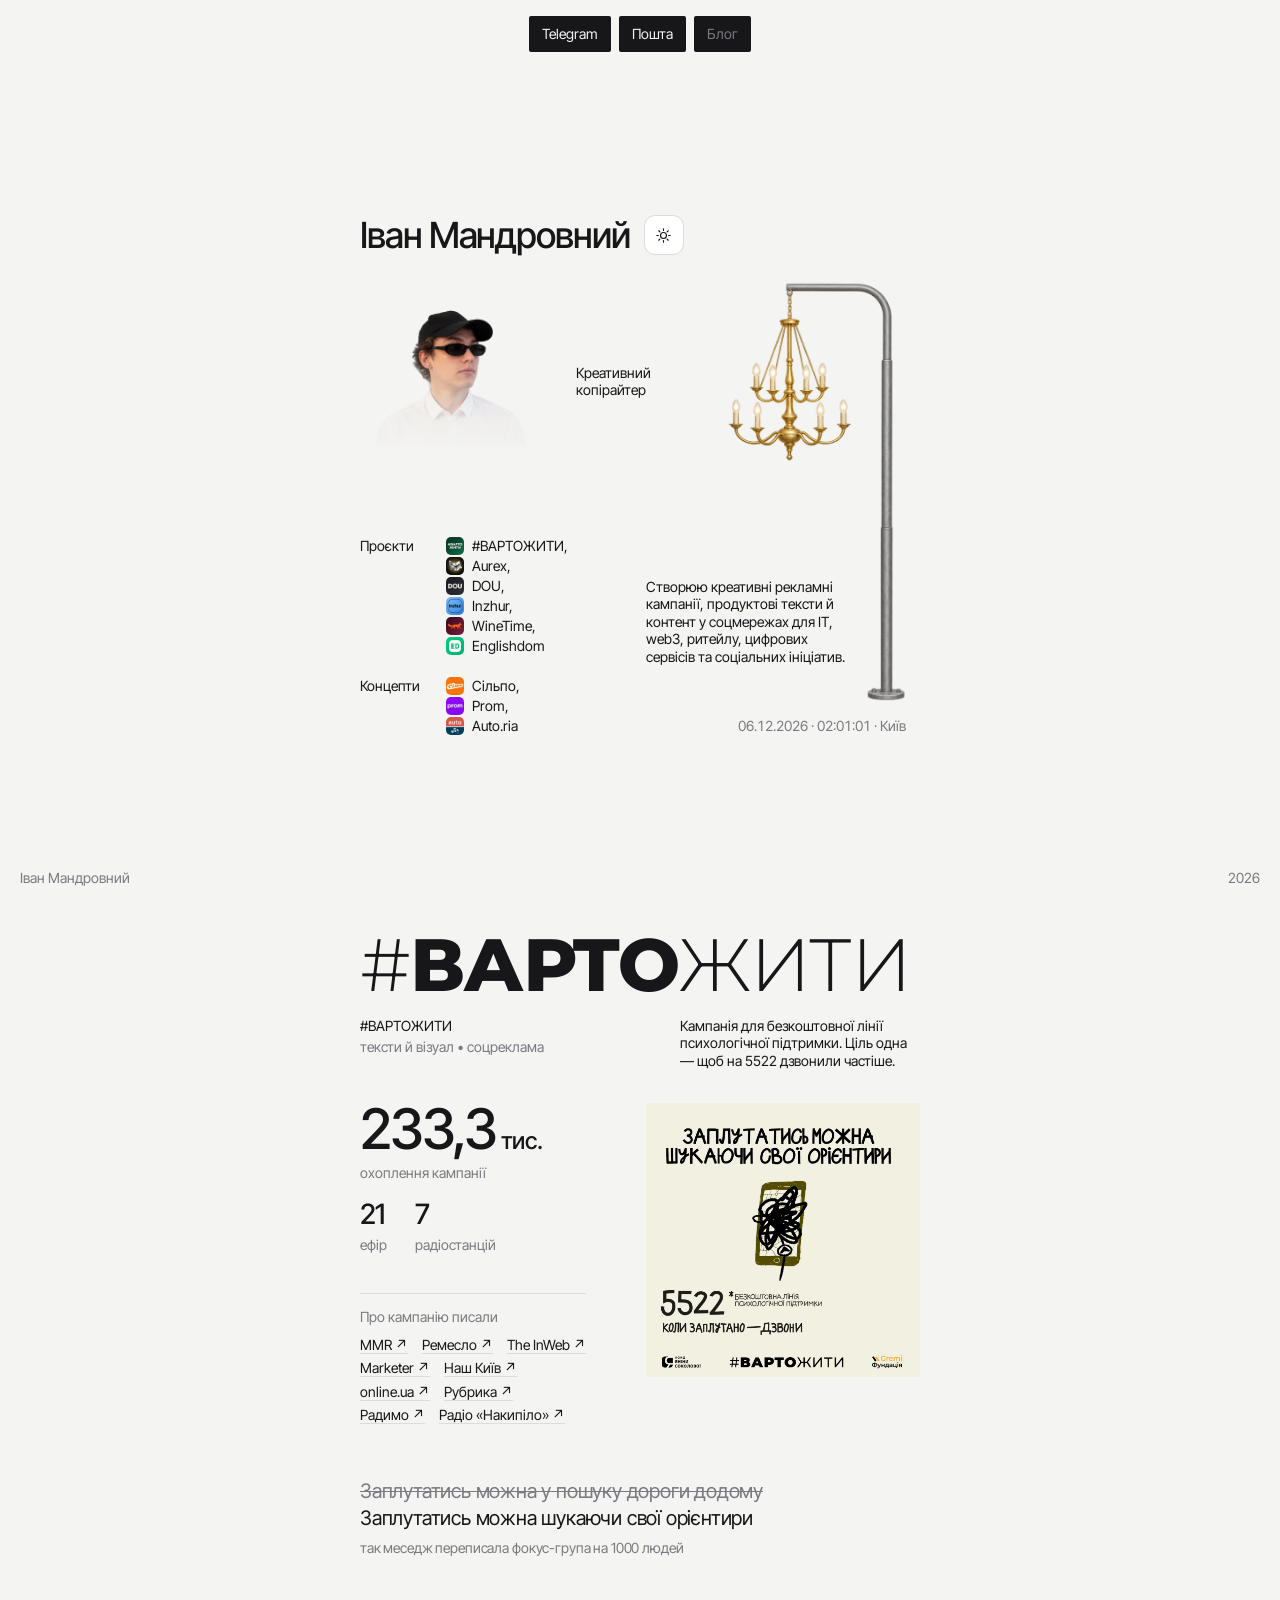
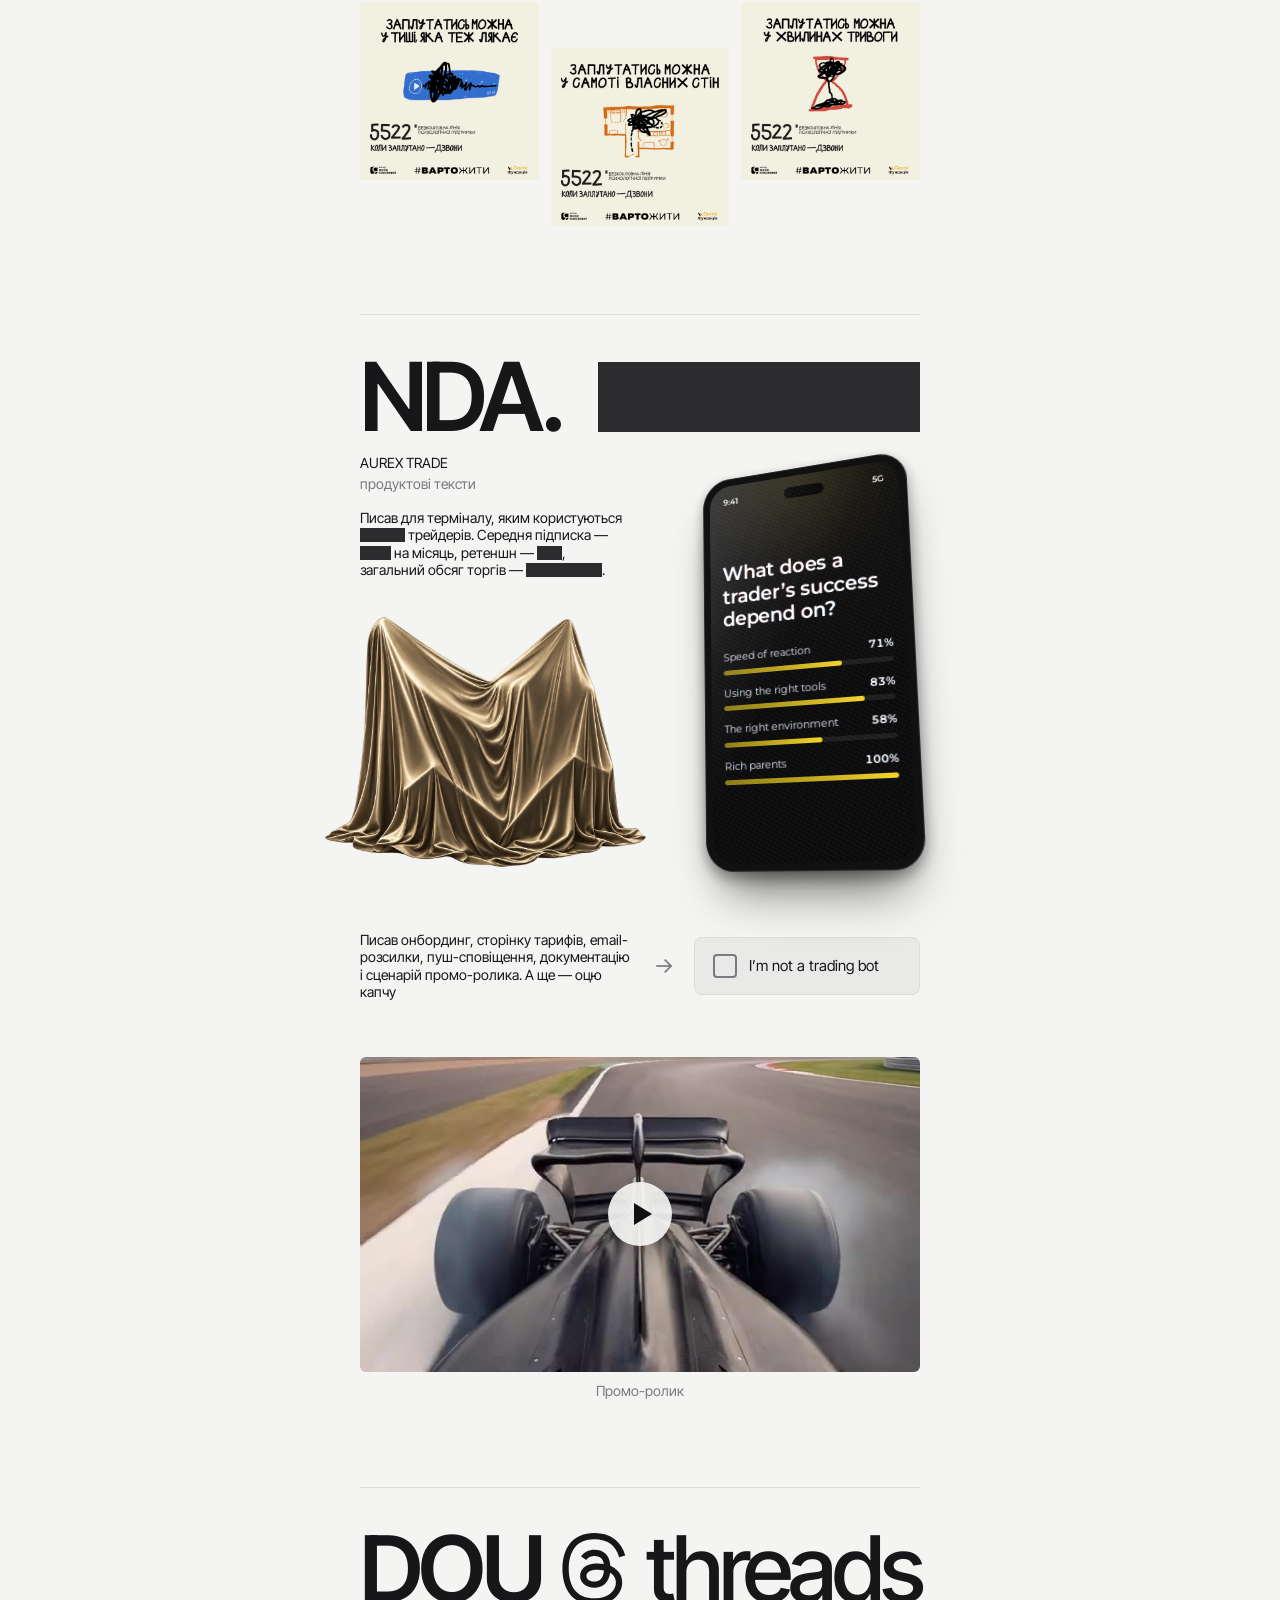
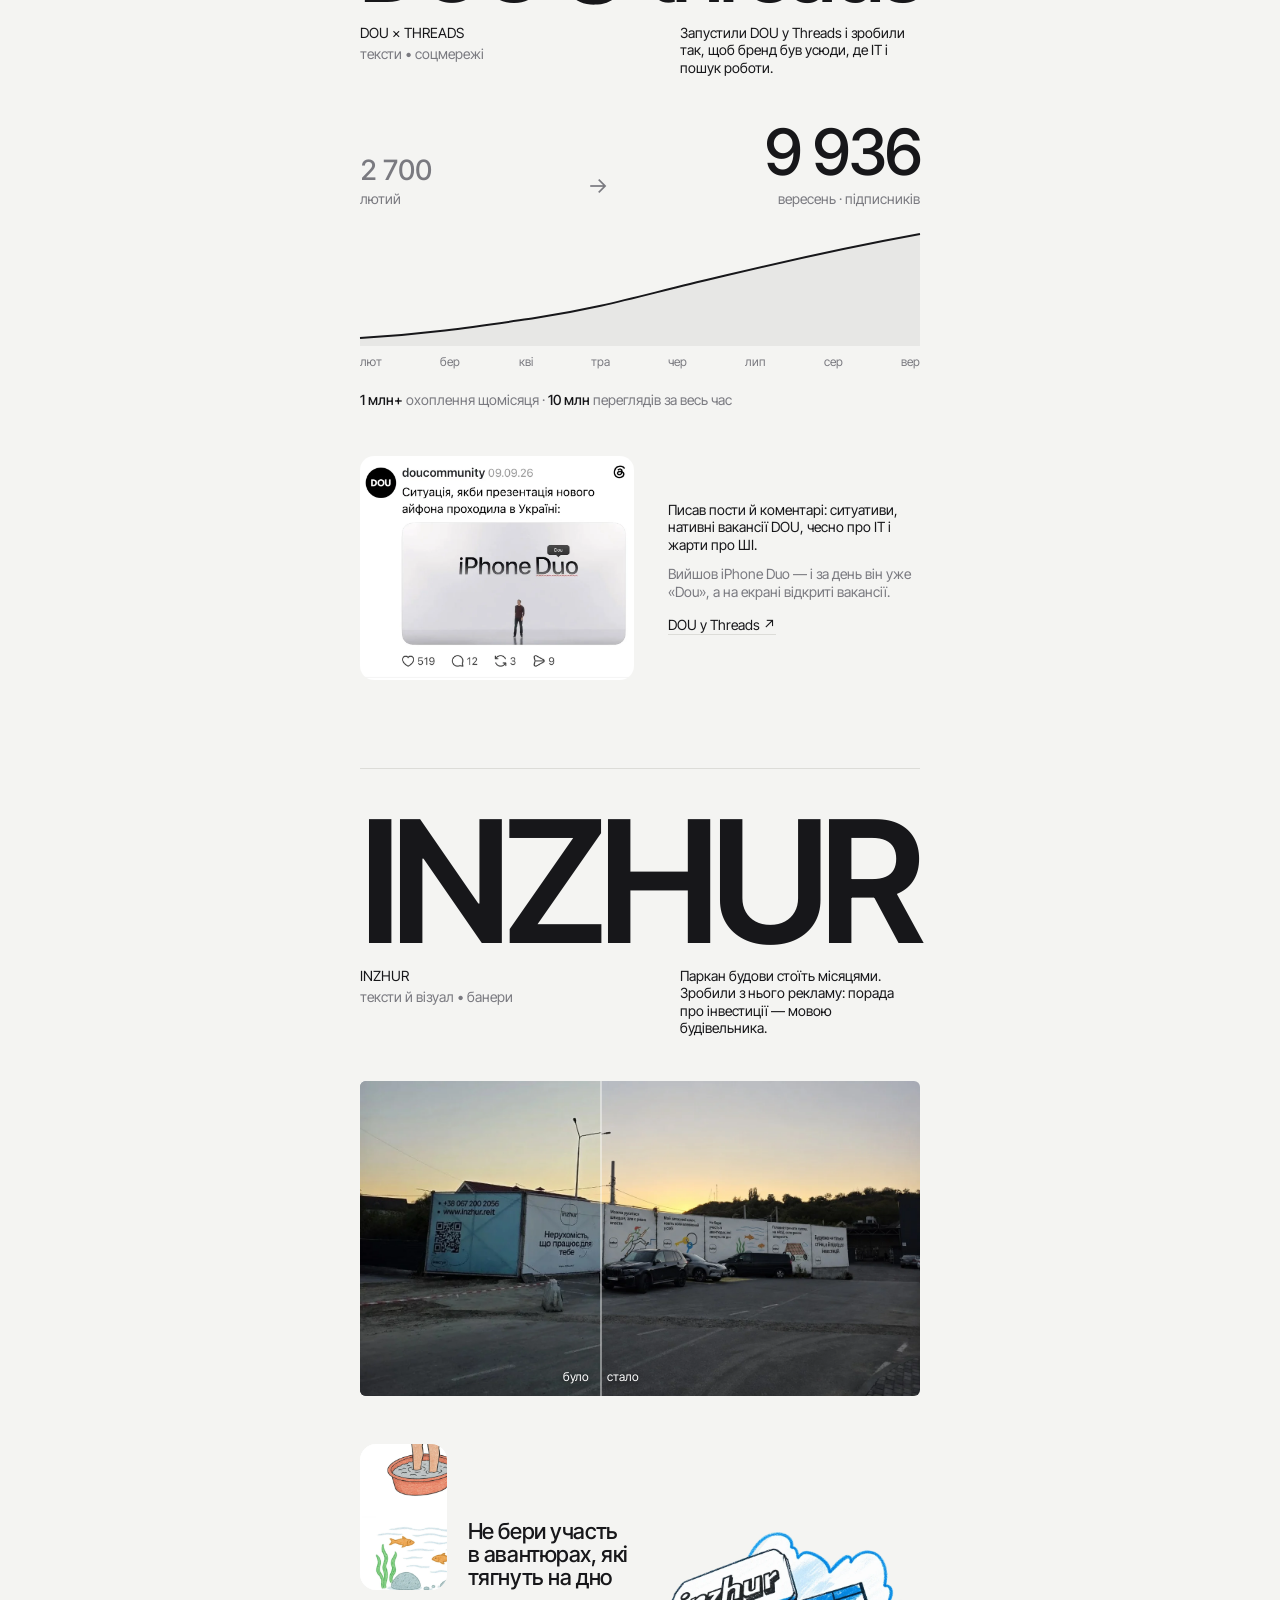
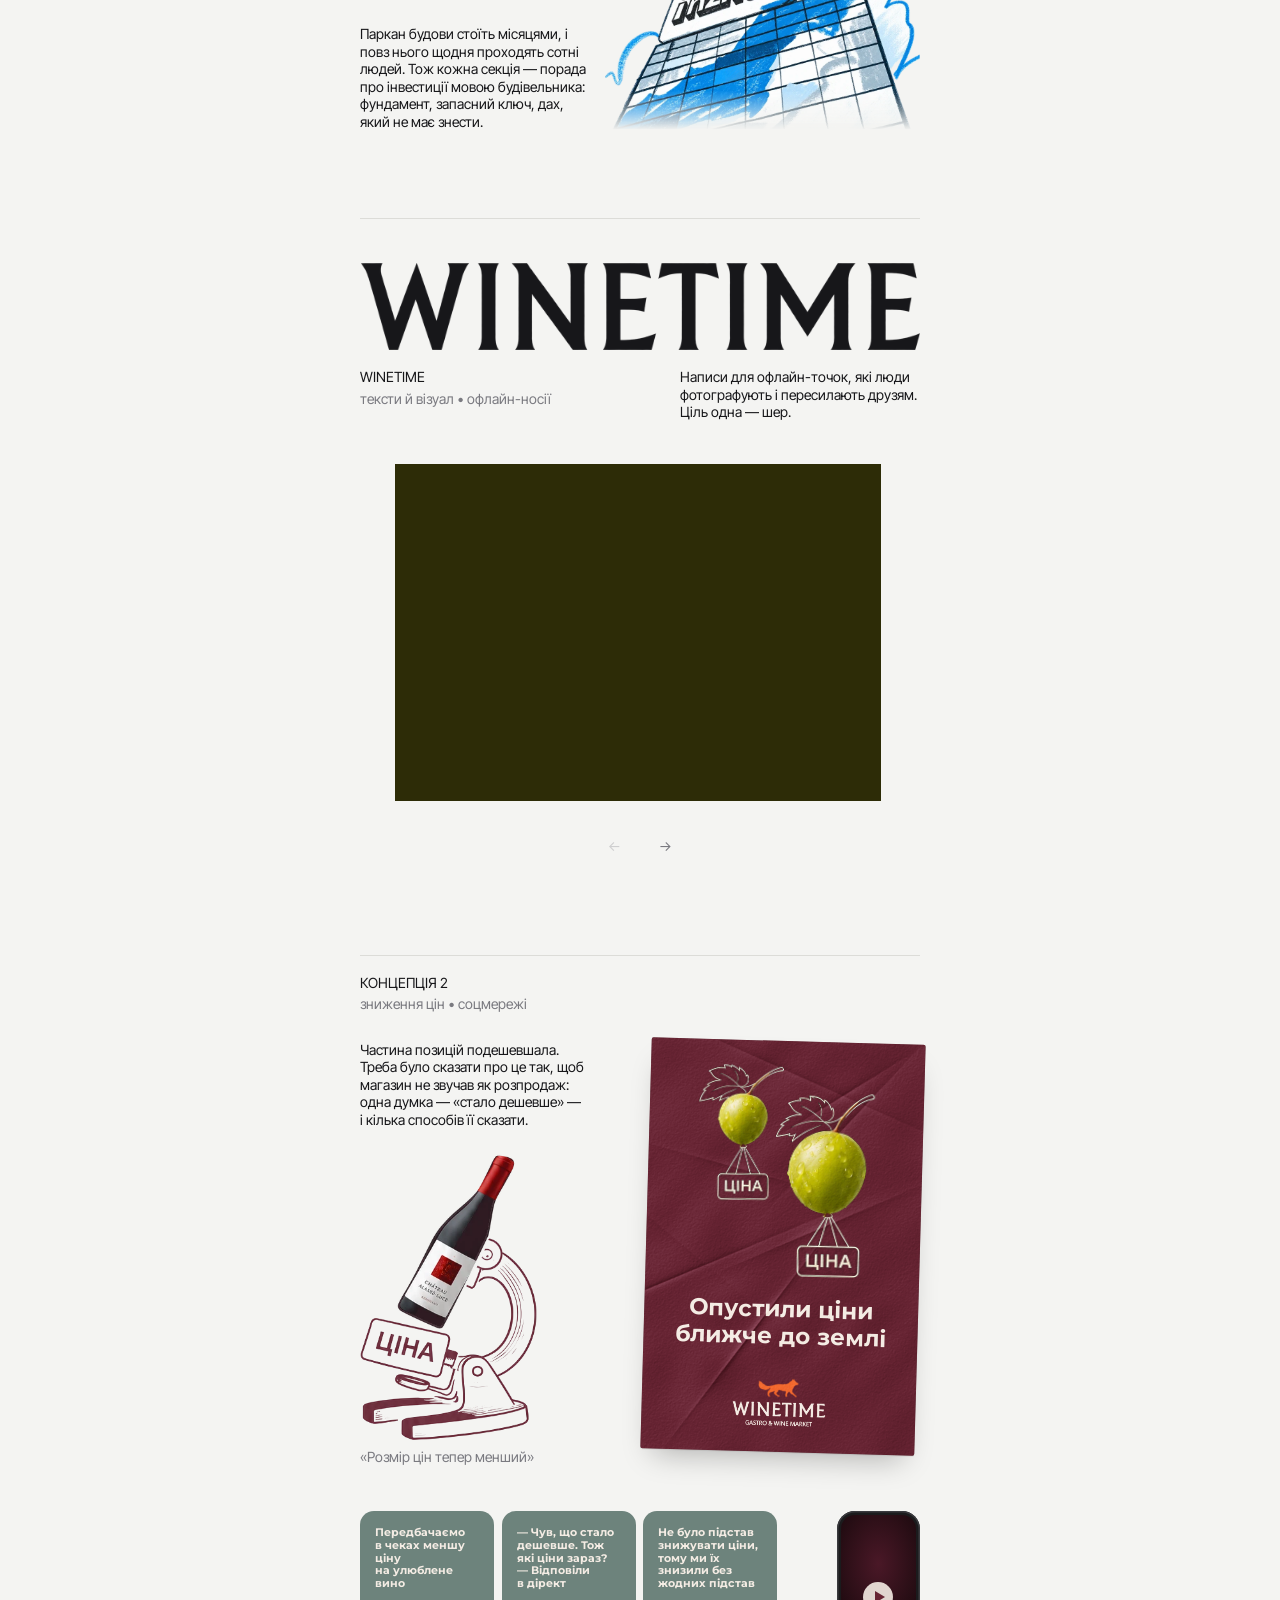
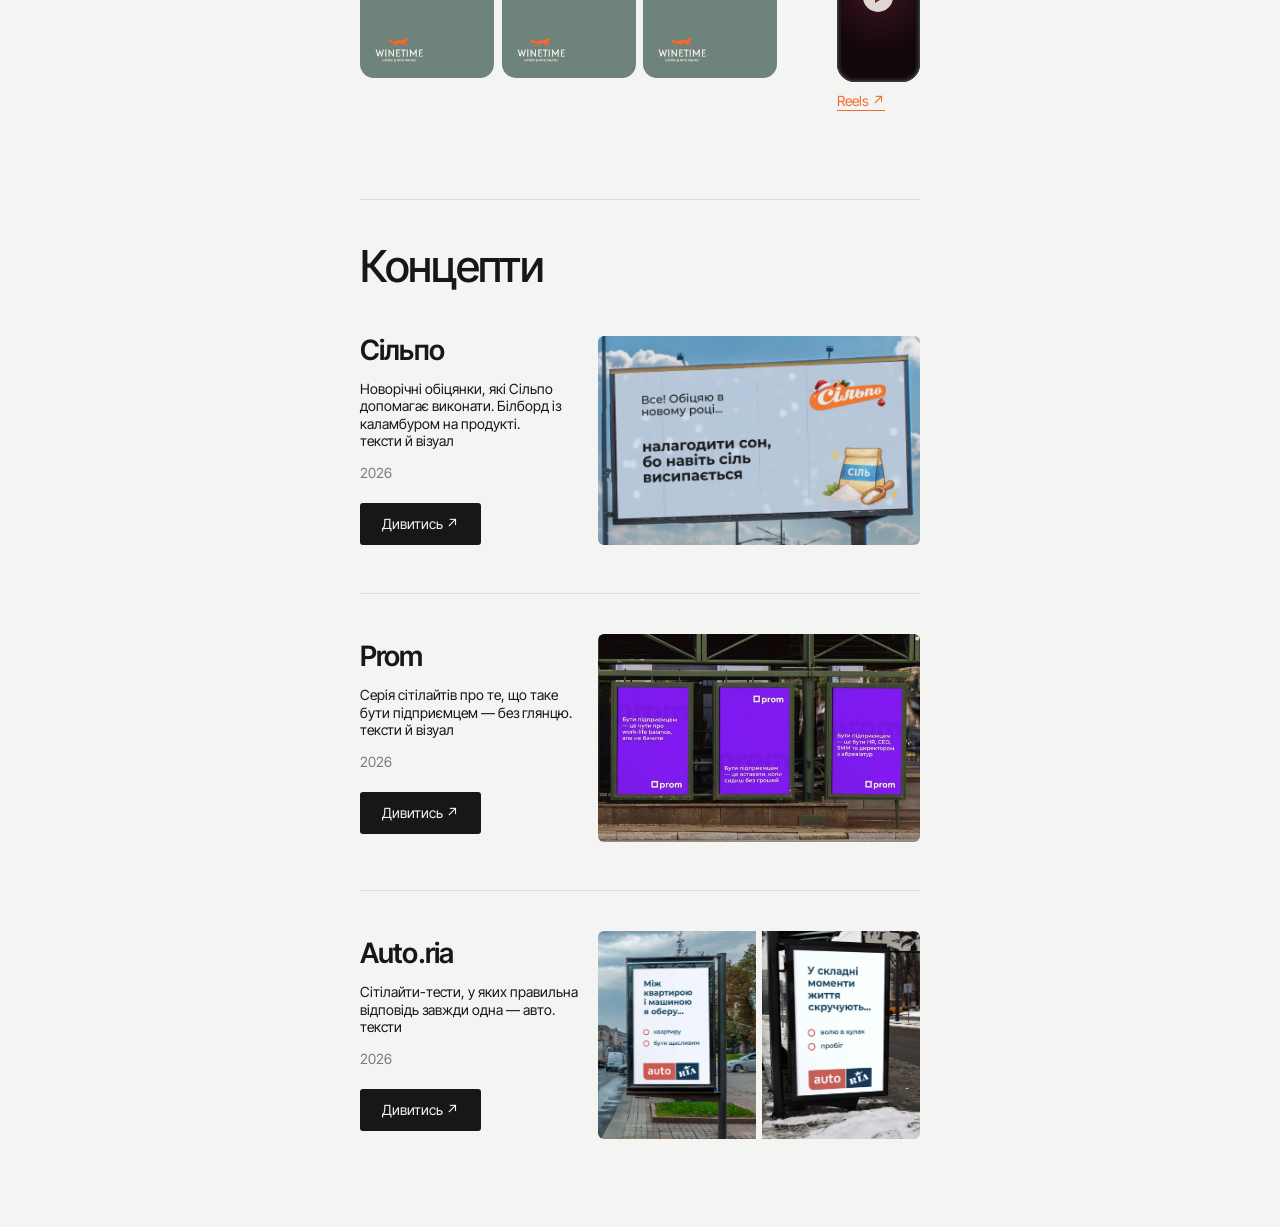
==== commit 4218d2ef: "Homepage: Inzhur before WineTime in the projects list Co-Authored-By: Claude Opus 5.5 <noreply@anthr" ====
--- a/index.html
+++ b/index.html
@@ -532,7 +532,7 @@
       <div class="h-me"><div class="avatar"><div class="portrait" id="portrait"></div></div>
       <p class="h-roles">Креативний<br>копірайтер</p></div>
       <div class="h-list"><span>Проєкти</span><ul>
-        <li><span class="th"><img src="/img/new/lg-vartozhyty.webp" alt=""></span><span>#ВАРТОЖИТИ,</span></li><li><span class="th"><img src="/img/new/lg-aurex.webp" alt=""></span><span>Aurex,</span></li><li><span class="th"><img src="/img/new/lg-dou.webp" alt=""></span><span>DOU,</span></li><li><span class="th"><img src="/img/new/lg-winetime.webp" alt=""></span><span>WineTime,</span></li><li><span class="th"><img src="/img/new/lg-inzhur.webp" alt=""></span><span>Inzhur,</span></li><li><span class="th"><img src="/img/new/lg-englishdom.webp" alt=""></span><span>Englishdom</span></li>
+        <li><span class="th"><img src="/img/new/lg-vartozhyty.webp" alt=""></span><span>#ВАРТОЖИТИ,</span></li><li><span class="th"><img src="/img/new/lg-aurex.webp" alt=""></span><span>Aurex,</span></li><li><span class="th"><img src="/img/new/lg-dou.webp" alt=""></span><span>DOU,</span></li><li><span class="th"><img src="/img/new/lg-inzhur.webp" alt=""></span><span>Inzhur,</span></li><li><span class="th"><img src="/img/new/lg-winetime.webp" alt=""></span><span>WineTime,</span></li><li><span class="th"><img src="/img/new/lg-englishdom.webp" alt=""></span><span>Englishdom</span></li>
       </ul></div>
       <div class="h-list h-list2"><span>Концепти</span><ul>
         <li><span class="th"><img src="/img/new/lg-silpo.webp" alt=""></span><span>Сільпо,</span></li><li><span class="th"><img src="/img/new/lg-prom.webp" alt=""></span><span>Prom,</span></li><li><span class="th"><img src="/img/new/lg-autoria.webp" alt=""></span><span>Auto.ria</span></li>
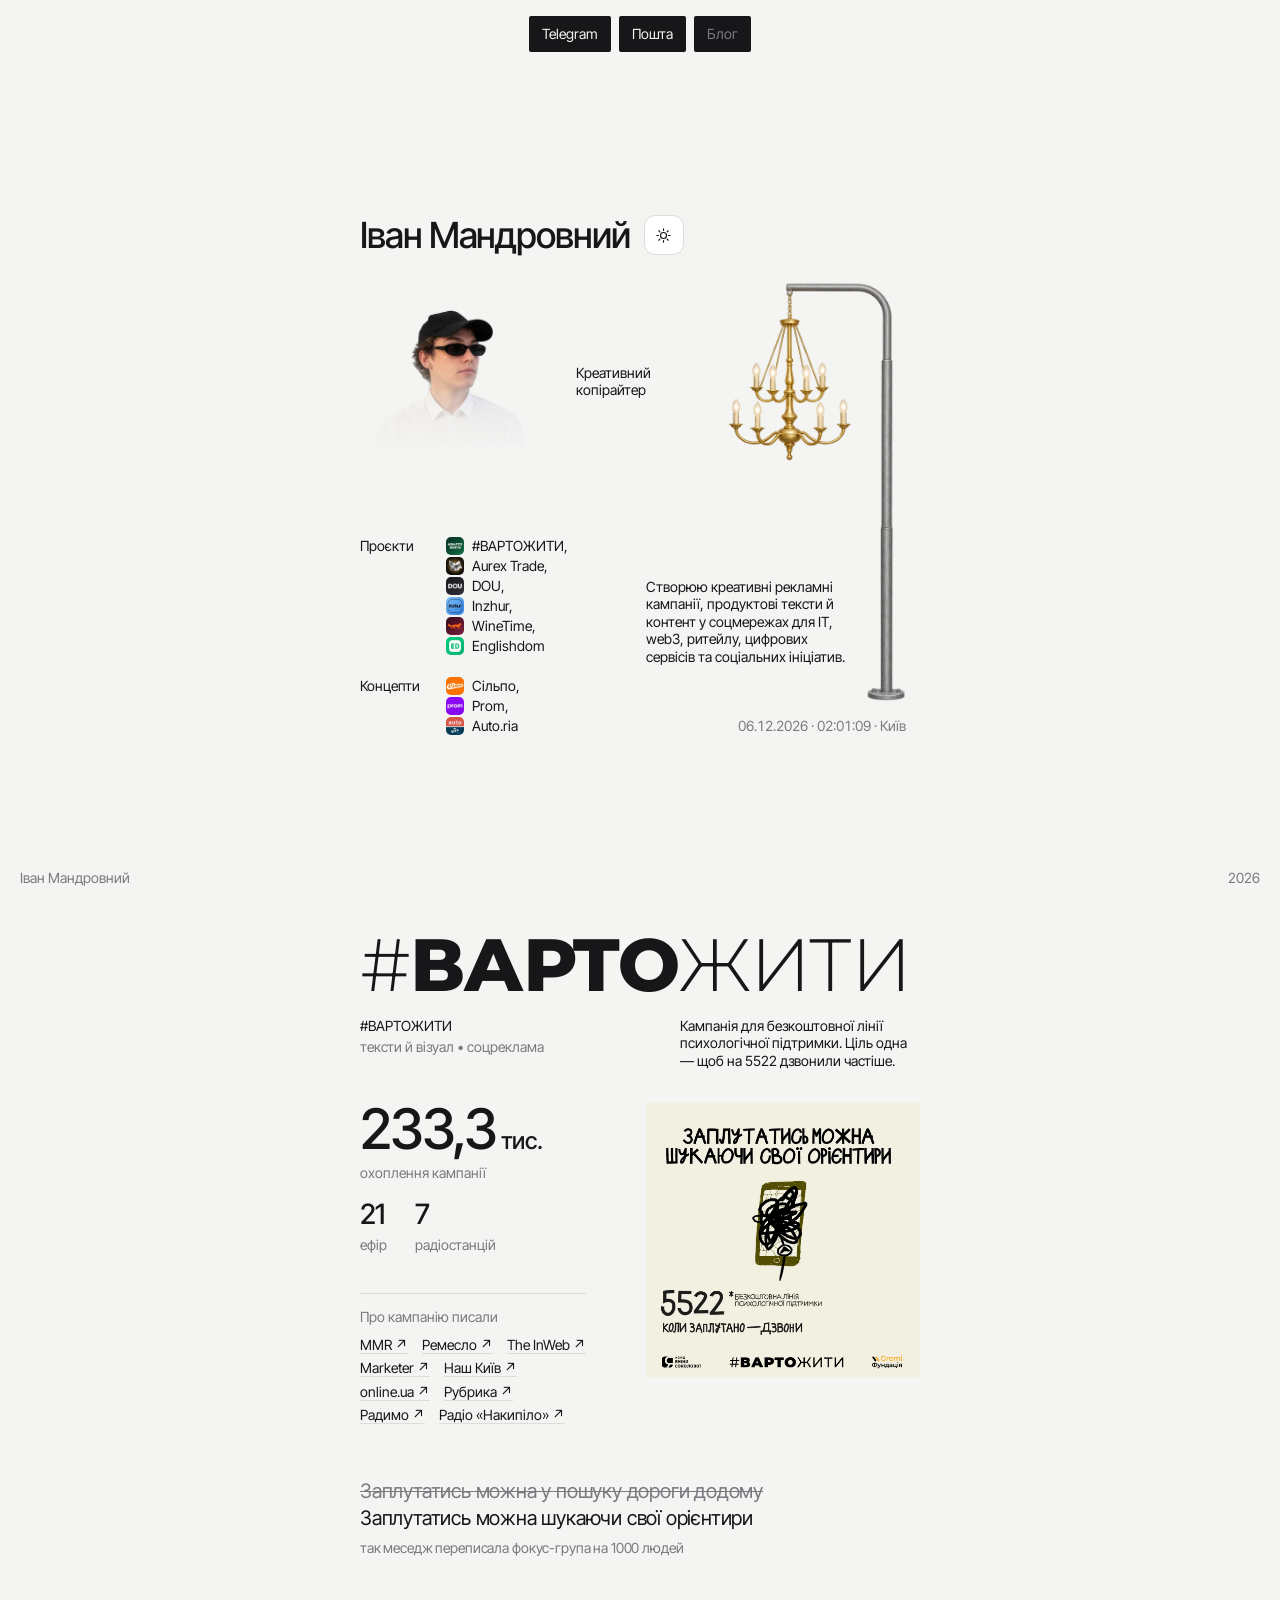
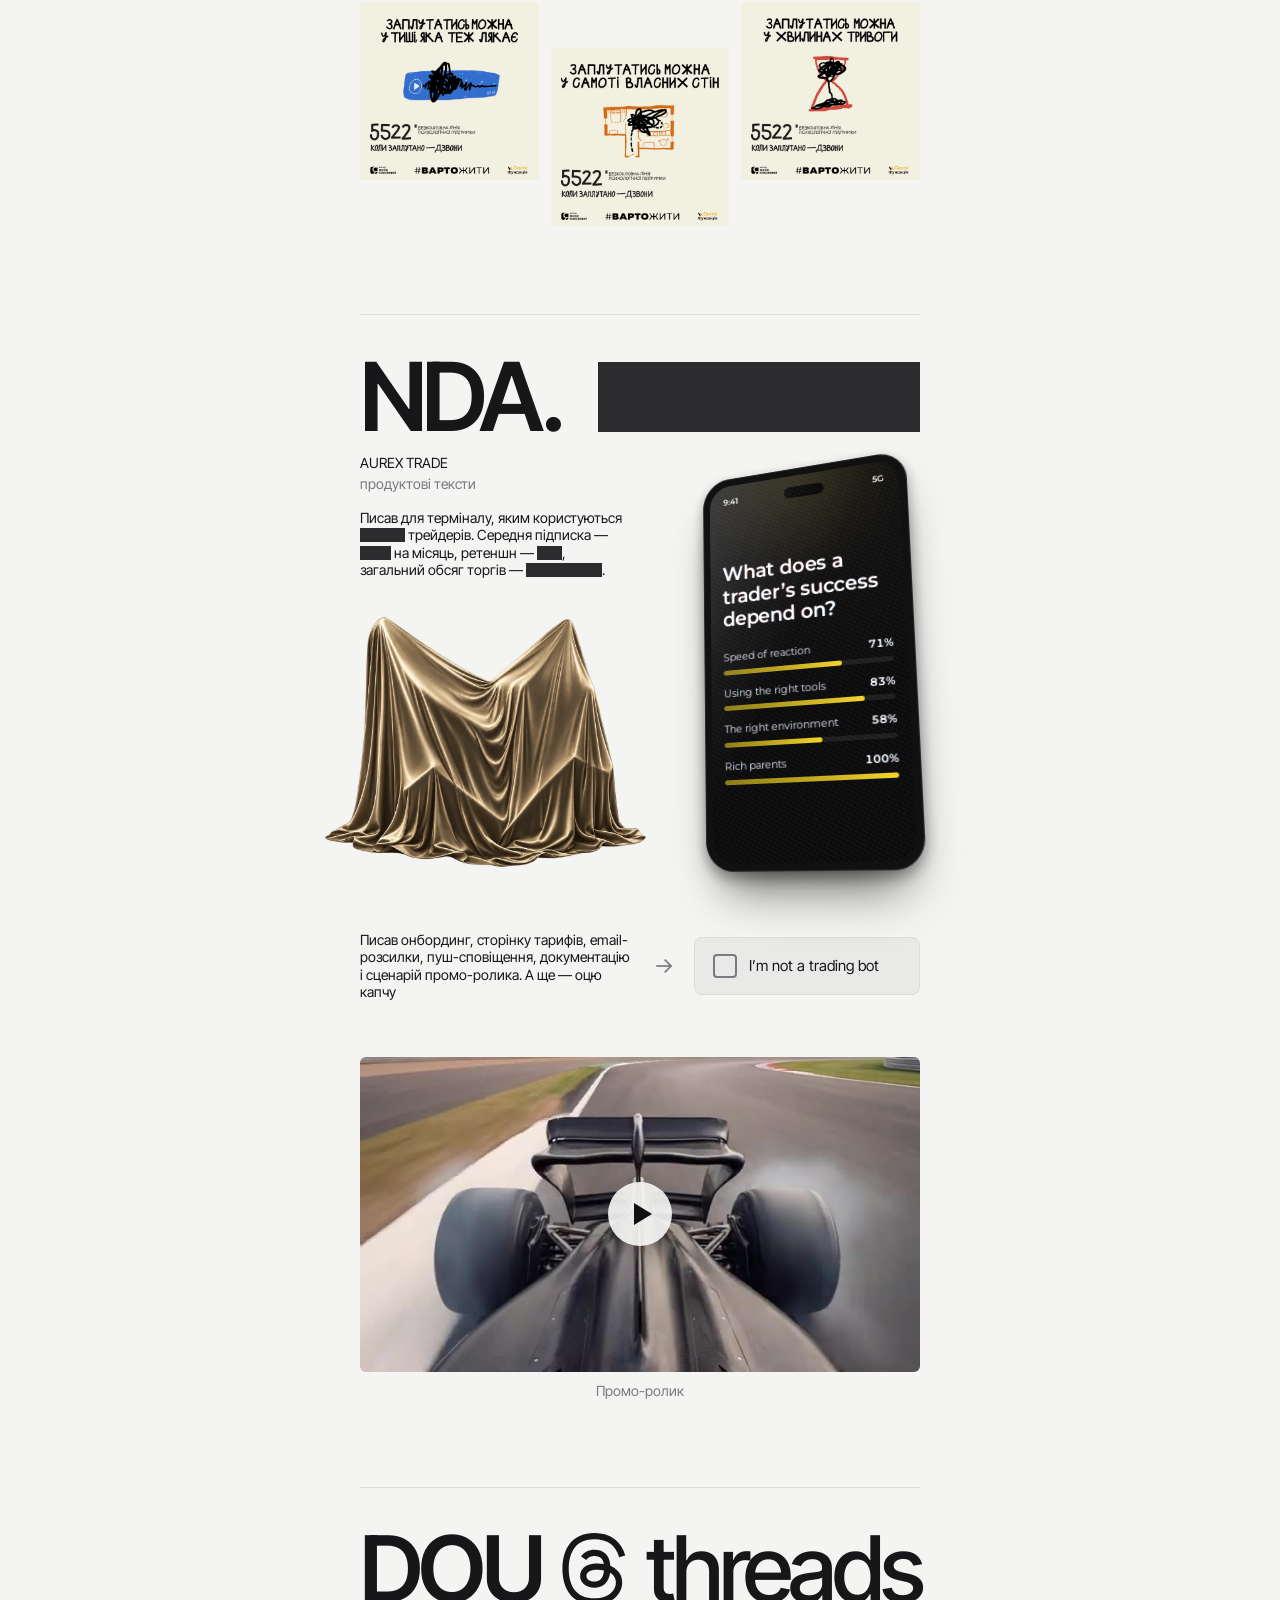
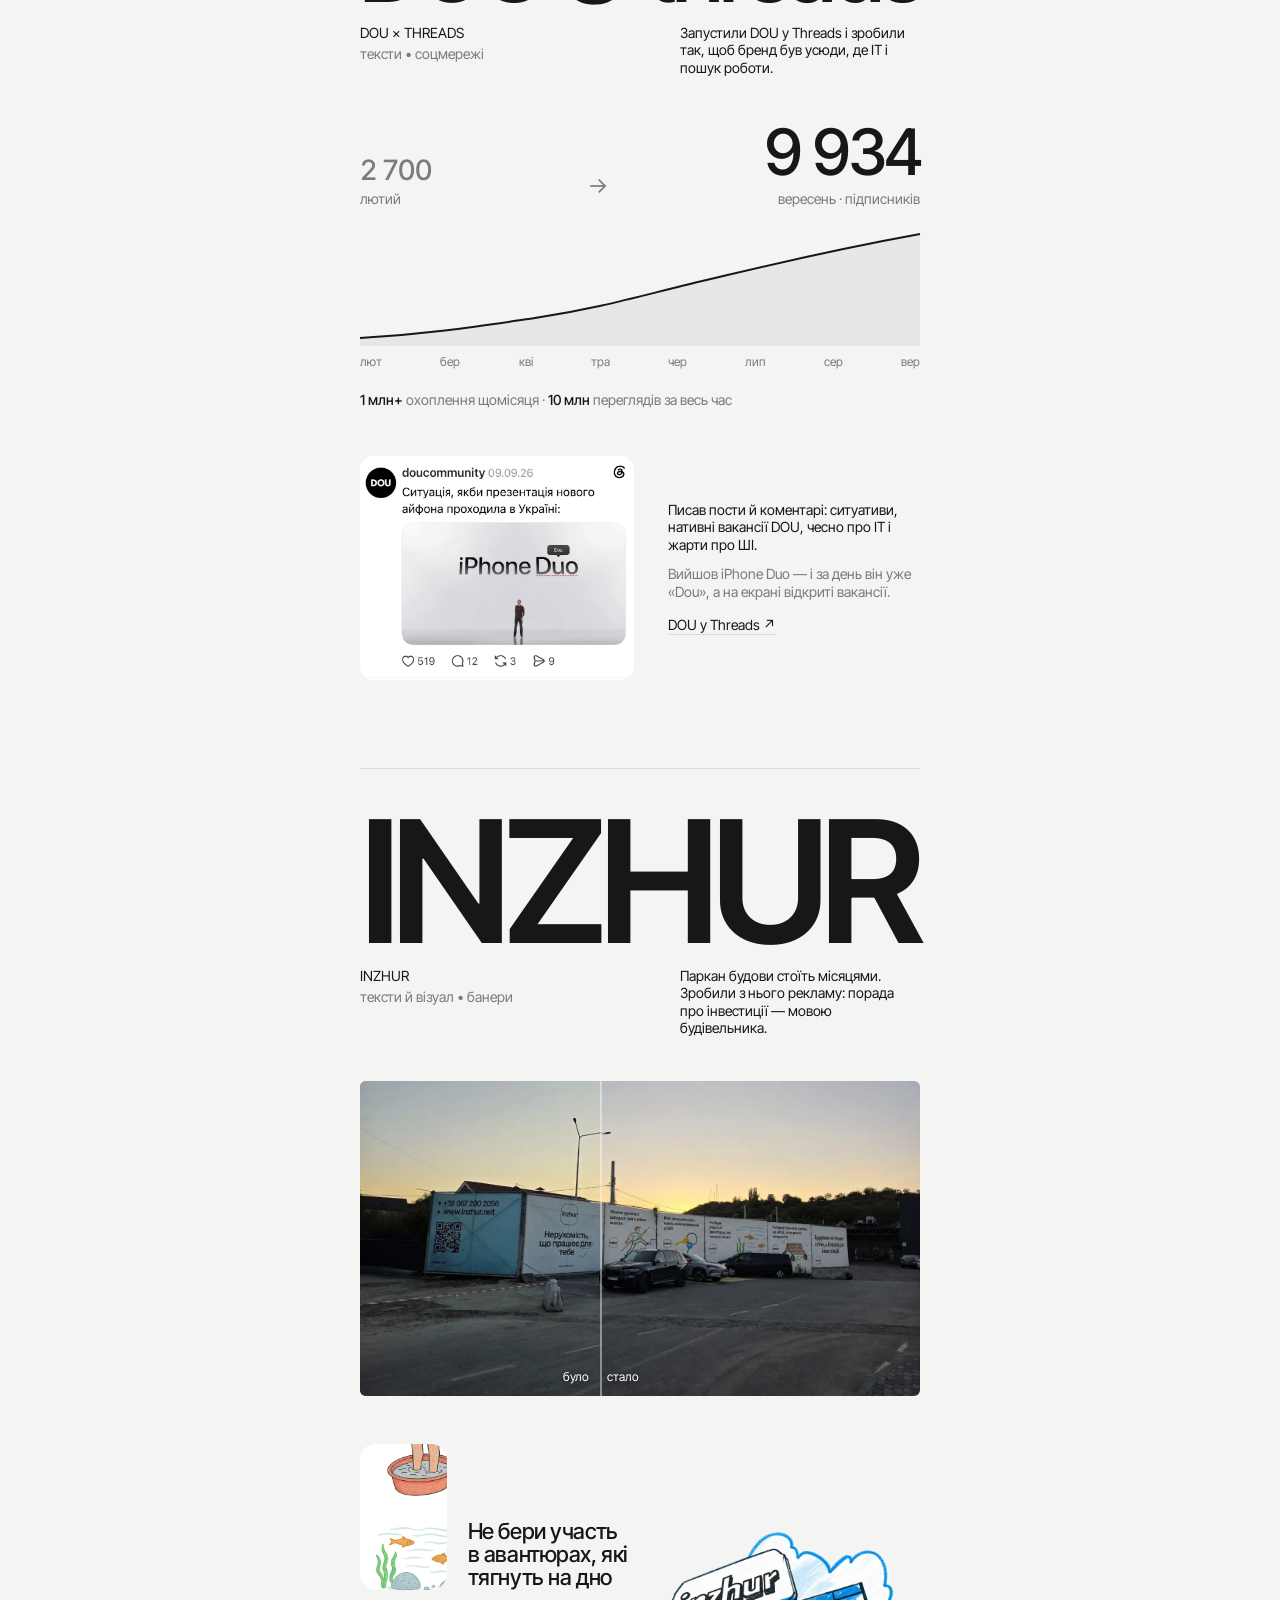
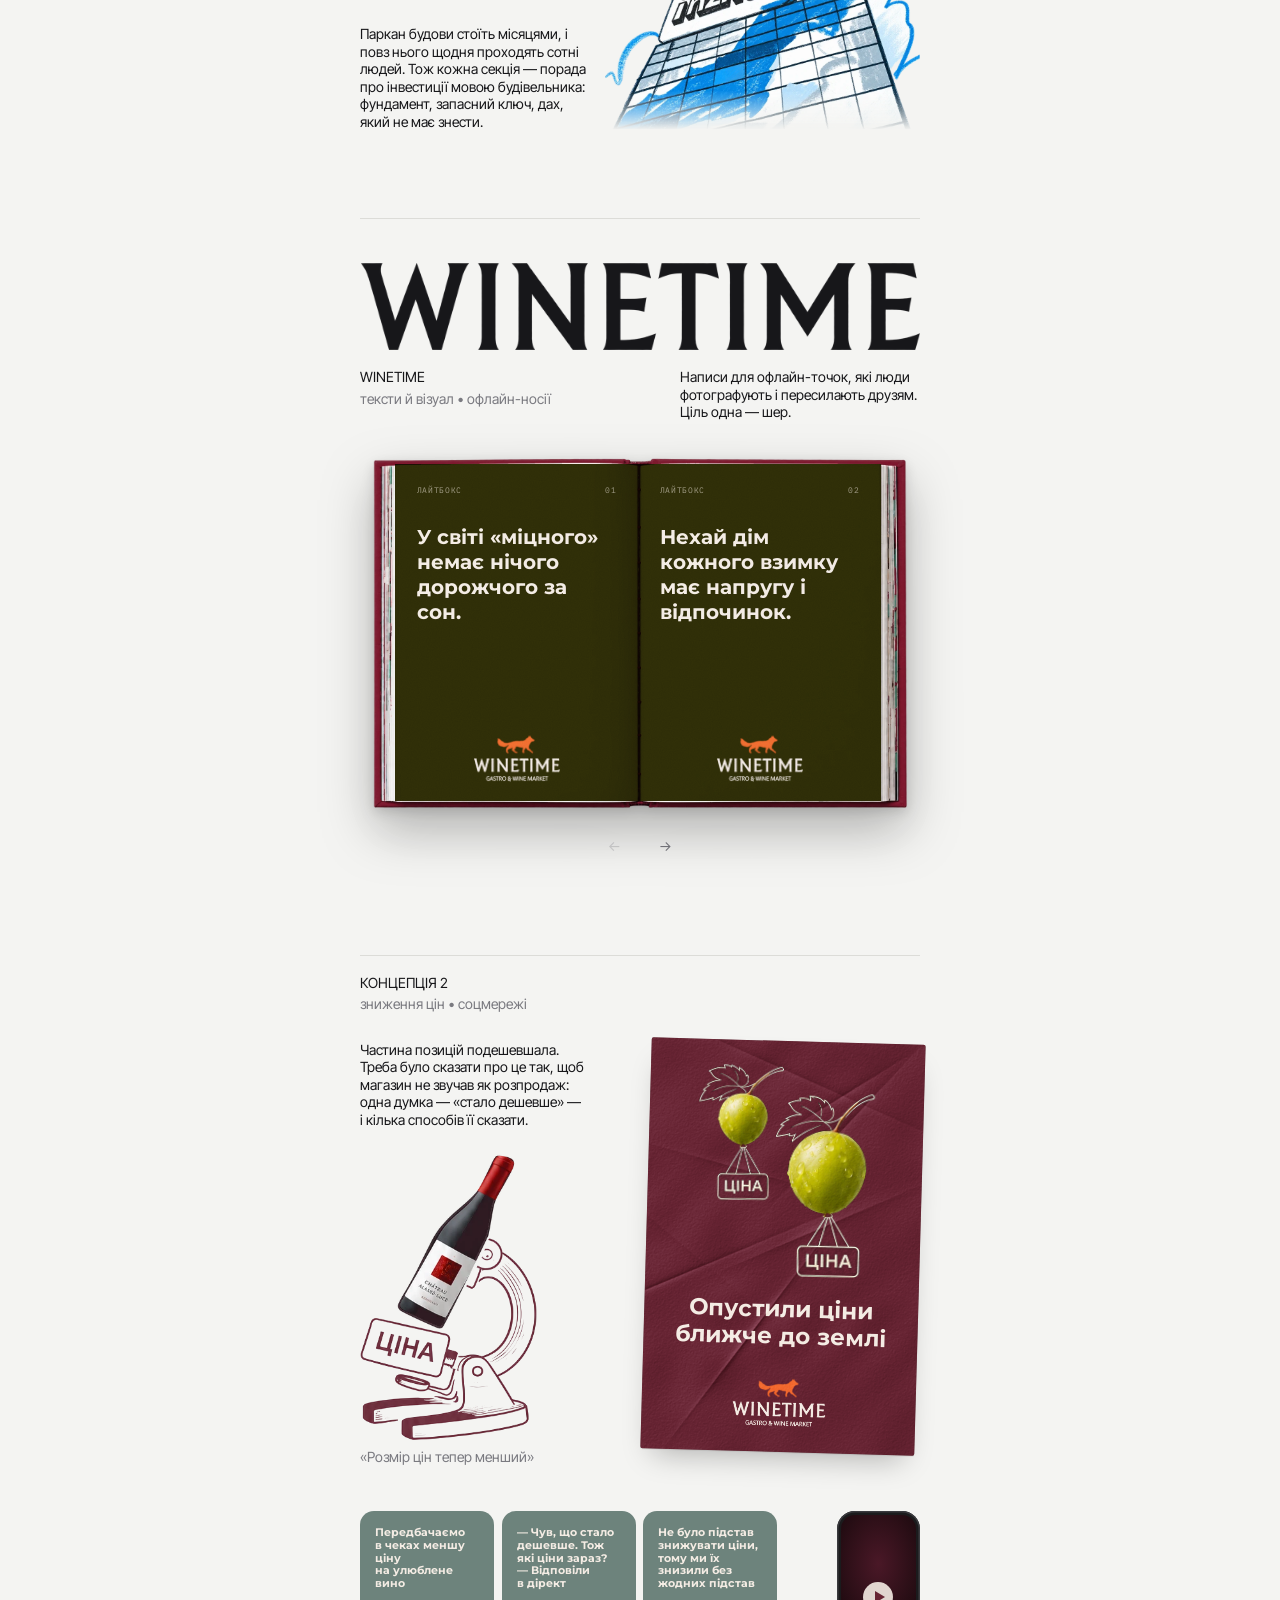
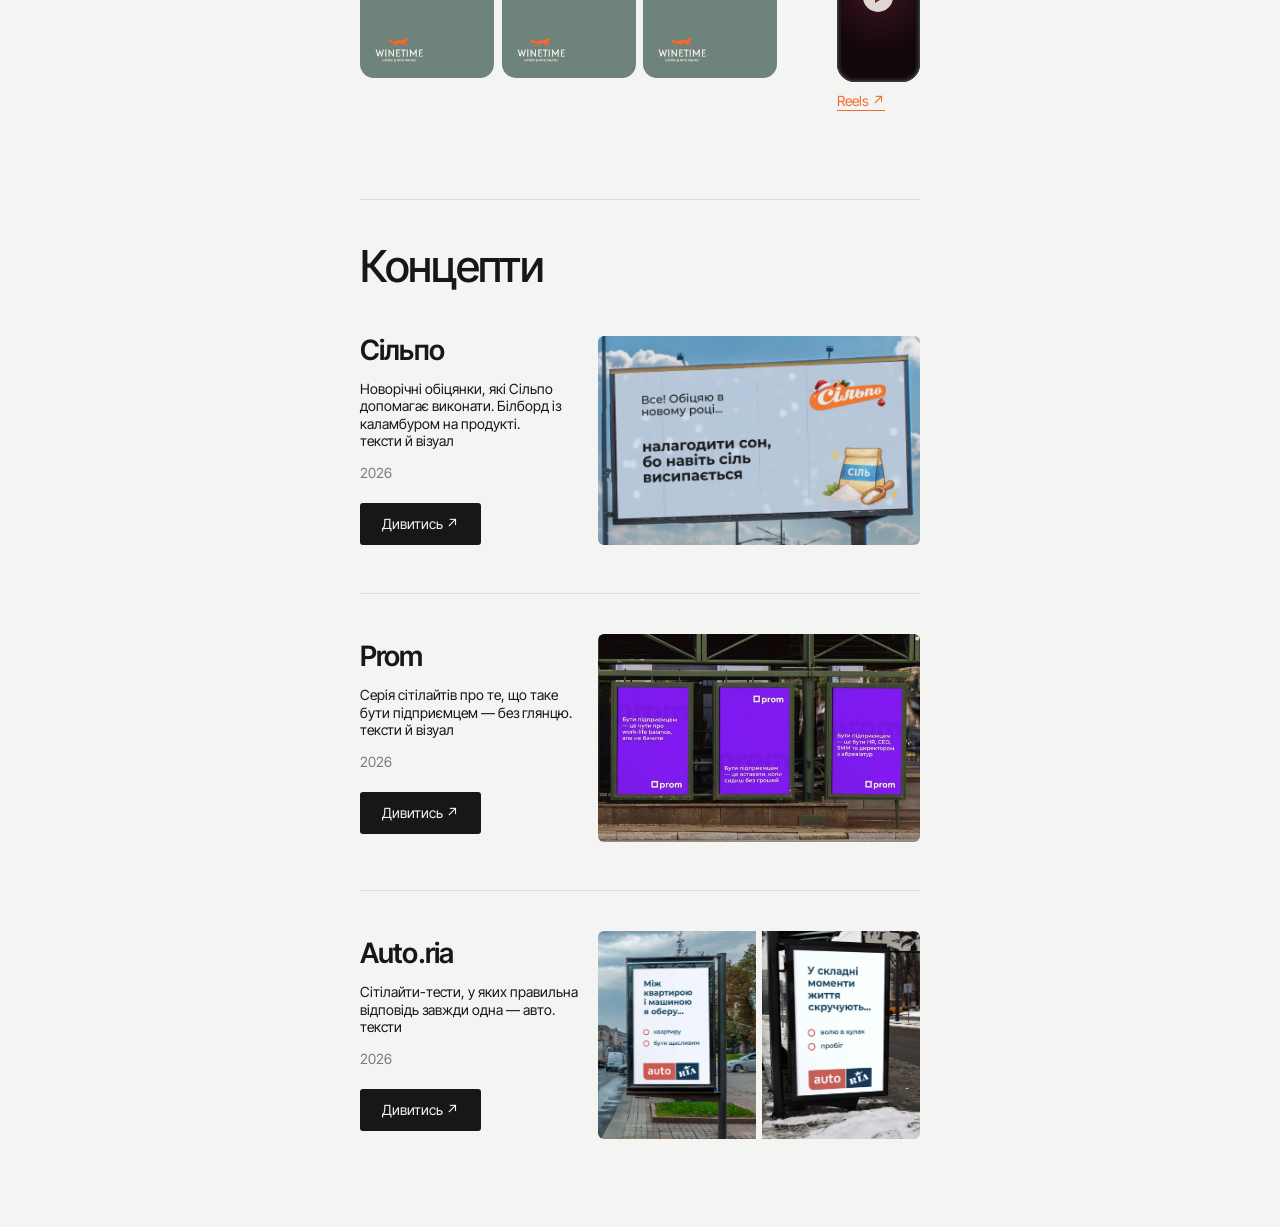
==== commit b7c95ce0: "Homepage: Aurex Trade in the projects list Co-Authored-By: Claude Opus 5.5 <noreply@anthropic.com>" ====
--- a/index.html
+++ b/index.html
@@ -532,7 +532,7 @@
       <div class="h-me"><div class="avatar"><div class="portrait" id="portrait"></div></div>
       <p class="h-roles">Креативний<br>копірайтер</p></div>
       <div class="h-list"><span>Проєкти</span><ul>
-        <li><span class="th"><img src="/img/new/lg-vartozhyty.webp" alt=""></span><span>#ВАРТОЖИТИ,</span></li><li><span class="th"><img src="/img/new/lg-aurex.webp" alt=""></span><span>Aurex,</span></li><li><span class="th"><img src="/img/new/lg-dou.webp" alt=""></span><span>DOU,</span></li><li><span class="th"><img src="/img/new/lg-inzhur.webp" alt=""></span><span>Inzhur,</span></li><li><span class="th"><img src="/img/new/lg-winetime.webp" alt=""></span><span>WineTime,</span></li><li><span class="th"><img src="/img/new/lg-englishdom.webp" alt=""></span><span>Englishdom</span></li>
+        <li><span class="th"><img src="/img/new/lg-vartozhyty.webp" alt=""></span><span>#ВАРТОЖИТИ,</span></li><li><span class="th"><img src="/img/new/lg-aurex.webp" alt=""></span><span>Aurex Trade,</span></li><li><span class="th"><img src="/img/new/lg-dou.webp" alt=""></span><span>DOU,</span></li><li><span class="th"><img src="/img/new/lg-inzhur.webp" alt=""></span><span>Inzhur,</span></li><li><span class="th"><img src="/img/new/lg-winetime.webp" alt=""></span><span>WineTime,</span></li><li><span class="th"><img src="/img/new/lg-englishdom.webp" alt=""></span><span>Englishdom</span></li>
       </ul></div>
       <div class="h-list h-list2"><span>Концепти</span><ul>
         <li><span class="th"><img src="/img/new/lg-silpo.webp" alt=""></span><span>Сільпо,</span></li><li><span class="th"><img src="/img/new/lg-prom.webp" alt=""></span><span>Prom,</span></li><li><span class="th"><img src="/img/new/lg-autoria.webp" alt=""></span><span>Auto.ria</span></li>
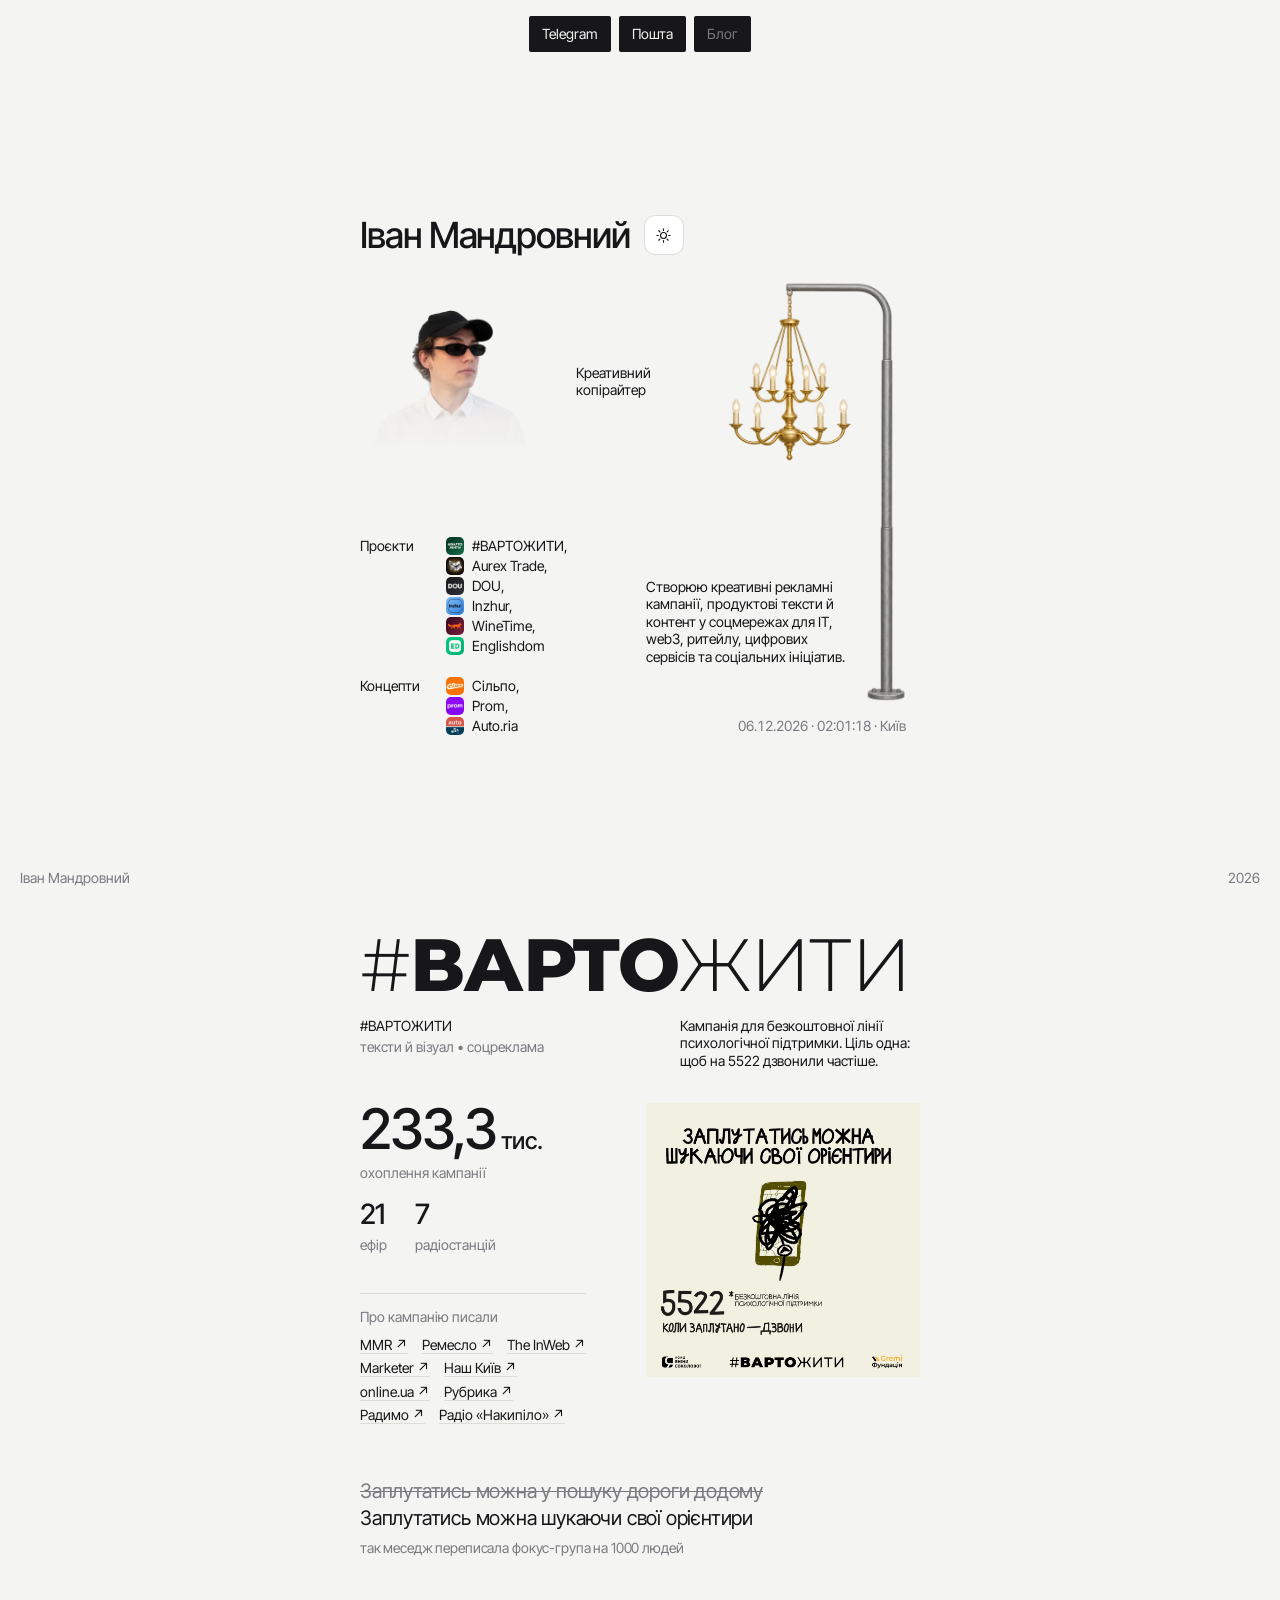
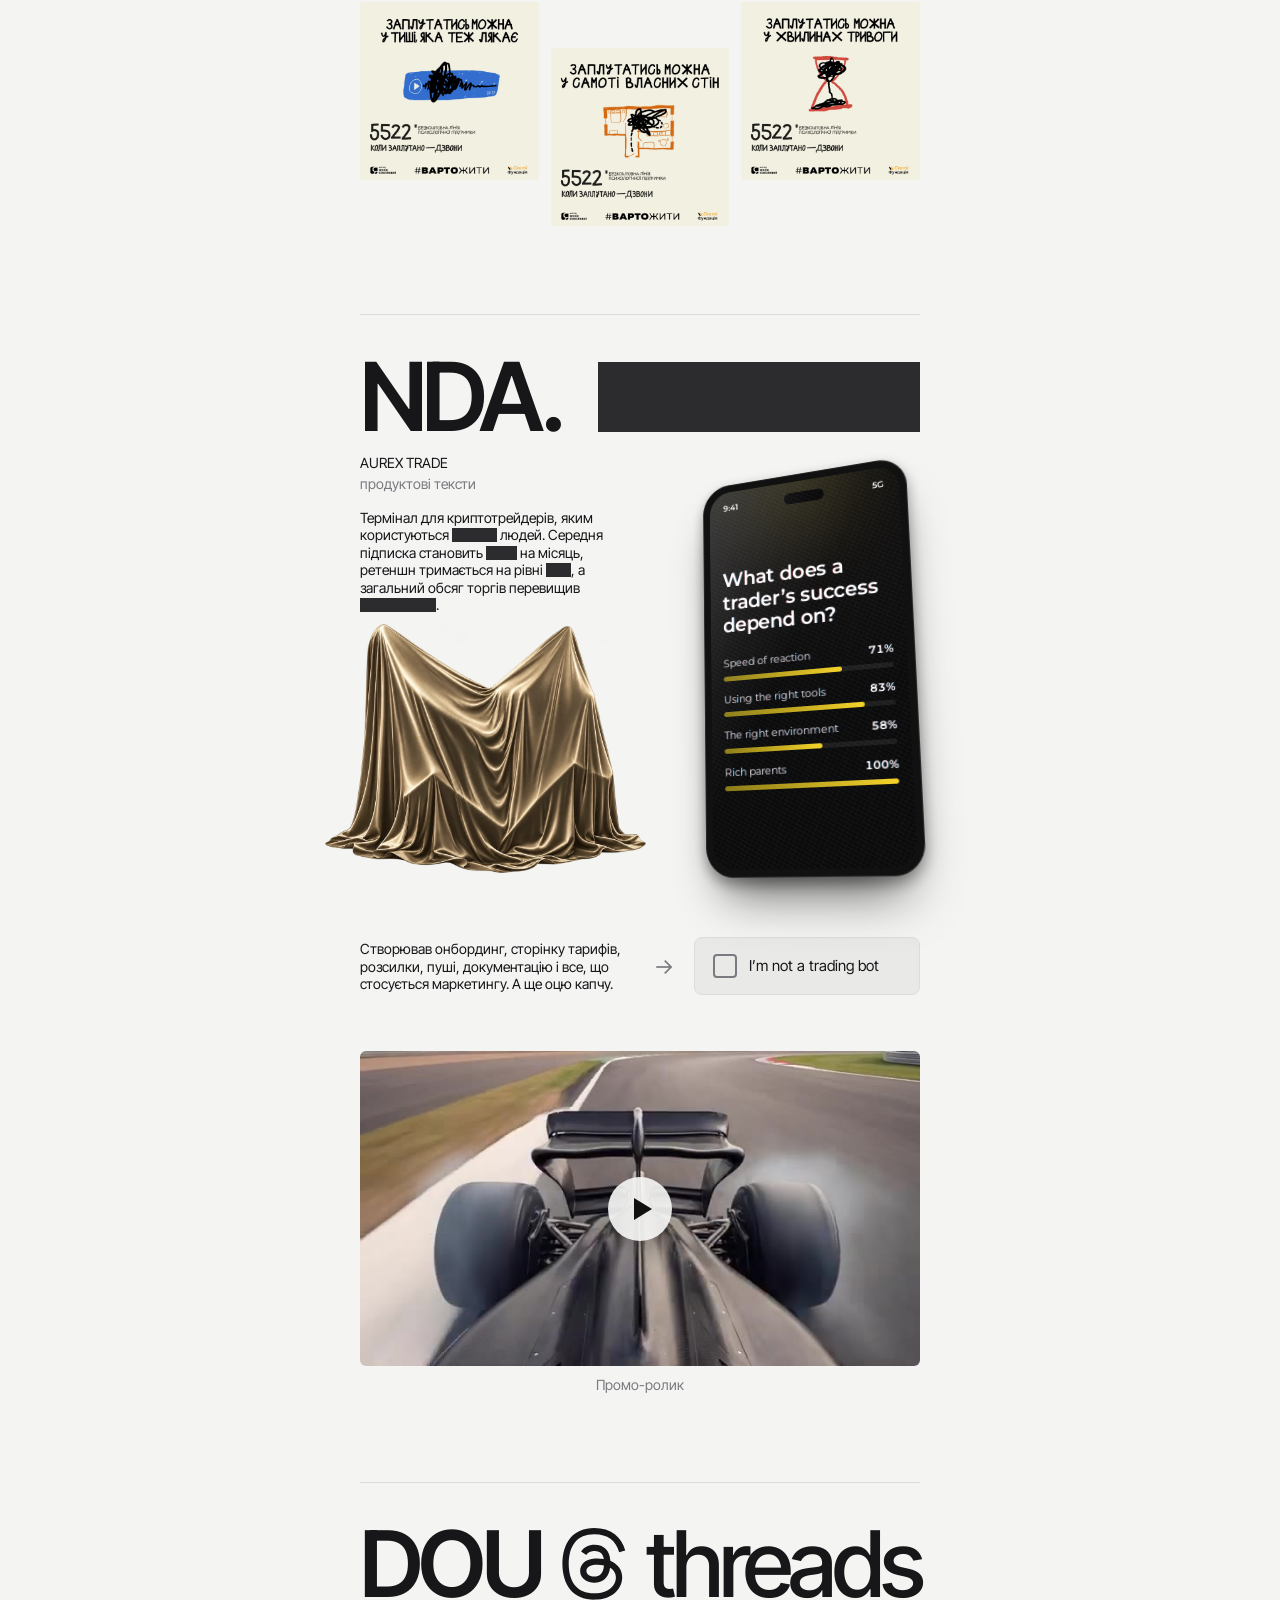
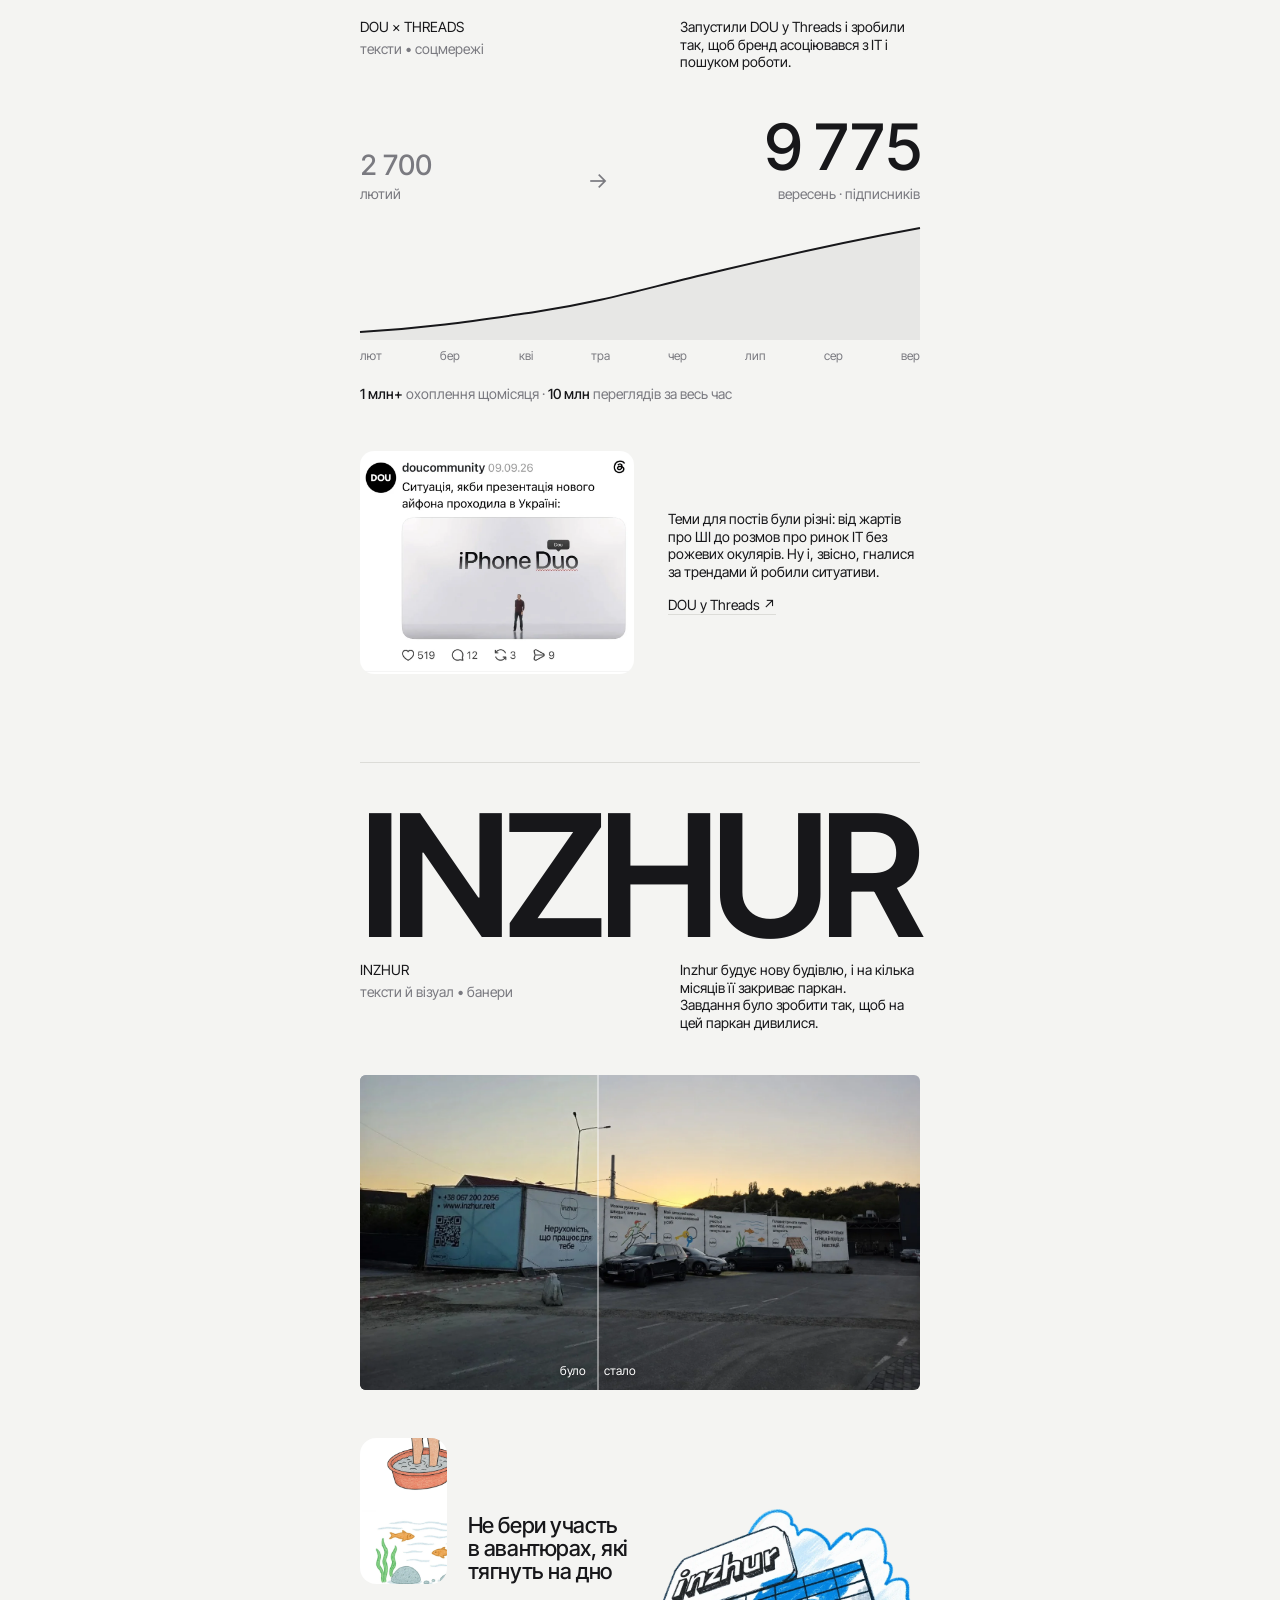
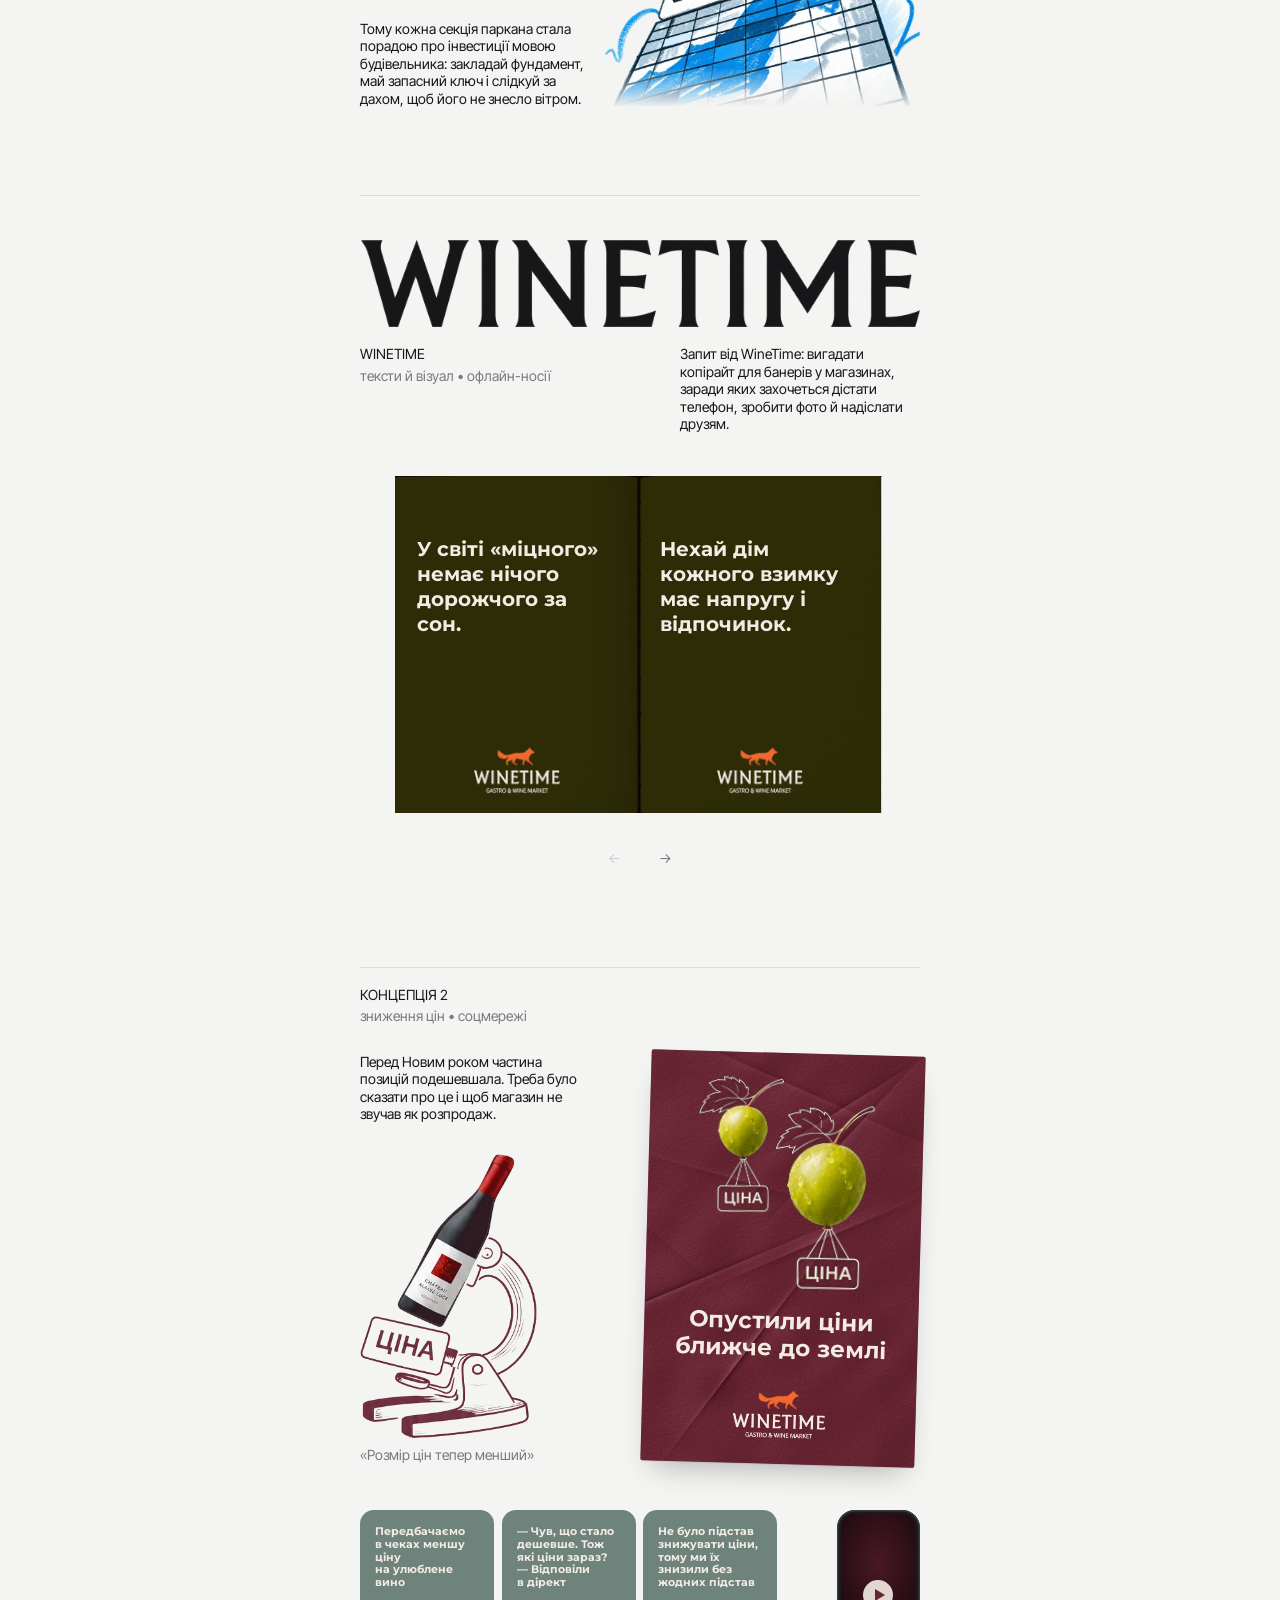
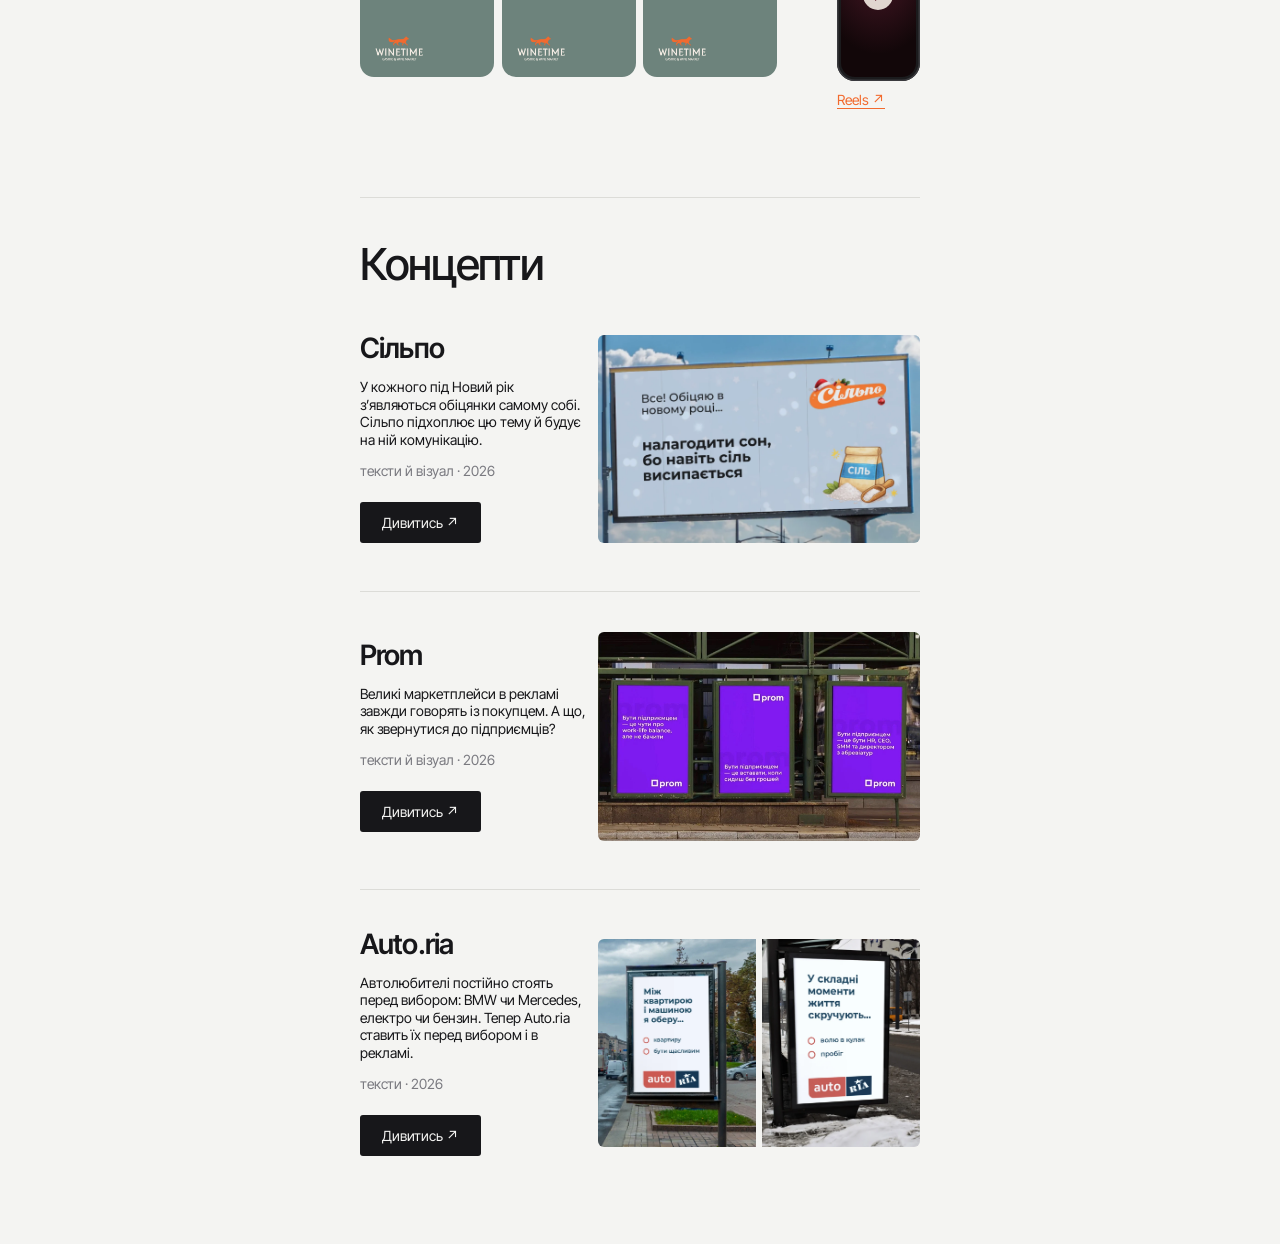
==== commit 7a926653: "Homepage: phone layout, Kyiv time in the fixed footer, text edits Phone (<=620px) keeps the desktop " ====
--- a/index.html
+++ b/index.html
@@ -60,7 +60,7 @@
 .c-olive .pg-in { background:#2d2c07; color:#f4ece4; } .c-wine .pg-in { background:#741c34; color:#f4ece4; }
 .c-orange .pg-in { background:#fc6c34; color:#2a160e; } .c-sage .pg-in { background:#64847c; color:#f4ece4; }
 .pg-run { display:flex; justify-content:space-between; font-family:var(--mono); font-size:3.2cqw; letter-spacing:.08em; text-transform:uppercase; opacity:.55; }
-.pg-t { margin-top:15%; font-family:"Montserrat",sans-serif; font-weight:700; font-size:8.4cqw; line-height:1.22; }
+.pg-t { margin-top:calc(15% + 4cqw); font-family:"Montserrat",sans-serif; font-weight:700; font-size:8.4cqw; line-height:1.22; } /* + 4cqw — місце колишнього підпису носія, щоб написи не з’їхали */
 .pg-logo { margin-top:auto; align-self:center; width:44%; }
 .pg-fox { margin-top:auto; align-self:center; width:26%; }
 .paper .pp { position:absolute; inset:0; background:#f4f4f3; color:#1d1b1a; padding:11% 10% 9%; display:flex; flex-direction:column; gap:5cqw; }
@@ -516,10 +516,103 @@
   .cn-head h2 { font-size:34px; }
   .cn-l, .cn-shot { grid-column:1 / 13; } .cn-shot { order:-1; margin-bottom:20px; }
 }
+/* ===== Телефон: композиція як на десктопі, тільки зменшена ===== */
+@media (max-width:620px) {
+  /* перший екран — як на десктопі: фото одразу під ім'ям, праворуч від фото посада, люстра праворуч; кредо на телефоні сховане */
+  .hero { --lh:310px; padding-top:76px; }
+  .h-top { grid-column:1 / 13; grid-row:1; }
+  .h-me .avatar { grid-column:1 / 5; grid-row:2; align-self:center; justify-self:start; width:124px; margin:4px 0 0 -10px; }
+  .h-roles { grid-column:5 / 9; grid-row:2; align-self:center; margin:0; }
+  .h-list { grid-column:1 / 9; grid-row:3; margin-top:22px; }
+  .h-list2 { grid-row:4; margin-top:18px; }
+  .lamp { grid-column:7 / 13; grid-row:2 / 5; height:var(--lh); align-self:end; margin:0; }
+  .h-note { display:none; }
+
+  /* паспорт кожного кейсу — дві колонки: назва ліворуч, опис праворуч */
+  .pass { grid-template-columns:5fr 7fr; gap:16px; }
+  .pass .ds { justify-self:stretch; max-width:none; font-size:14px; line-height:1.3; }
+
+  /* #ВАРТОЖИТИ: цифри ліворуч, головний макет праворуч, медіа — на всю ширину під ними */
+  .vt-r1 { grid-template-rows:auto auto 1fr auto; row-gap:0; }
+  .vt-l { display:contents; }
+  .vt-big { grid-column:1 / 6; grid-row:1; font-size:34px; }
+  .vt-l > .vt-cap { grid-column:1 / 6; grid-row:2; }
+  .vt-pair { grid-column:1 / 6; grid-row:3; align-self:start; flex-direction:column; gap:14px; margin-top:22px; }
+  .vt-mid { font-size:24px; }
+  .vt-press { grid-column:1 / 13; grid-row:4; margin-top:28px; }
+  .vt-hero { grid-column:6 / 13; grid-row:1 / 4; margin:0; }
+  .vt-fg { margin-top:36px; } .vt-fg p { font-size:17px; }
+  /* три макети в ряд зі «сходинкою», як на десктопі */
+  .vt-r2 { margin-top:32px; column-gap:8px; }
+  .vt-r2 figure, .vt-r2 figure:nth-child(3) { grid-column:span 4; margin-top:0; }
+  .vt-r2 figure.off { margin-top:22px; }
+
+  /* Aurex: паспорт + абзац у дві колонки (як .pass), під ними тканина ліворуч і телефон праворуч */
+  .ax-hero { row-gap:0; }
+  .ax-l { display:contents; }
+  .ax-l .nm { grid-column:1 / 6; grid-row:1; }
+  .ax-l .tg { grid-column:1 / 6; grid-row:2; align-self:start; }
+  .ax-l .ax-ds { grid-column:6 / 13; grid-row:1 / 4; margin:0; max-width:none; font-size:14px; line-height:1.3; }
+  .ax-cloth { grid-column:1 / 8; grid-row:4; width:100%; margin:28px 0 0; padding:0; align-self:end; }
+  .ax-shot { grid-column:8 / 13; grid-row:4; margin-top:28px; width:100%; }
+  /* телефон менший — усе всередині пропорційно зменшене */
+  .ax-phone { border-radius:18px; padding:4px; }
+  .ax-scr { border-radius:14px; padding:8px 9px 10px; }
+  .ax-sb { font-size:6px; } .ax-sb i { width:26px; height:7px; }
+  .ax-uik { font-size:13px; margin-bottom:12px; }
+  .ax-bars ul { gap:8px; } .ax-bars li { row-gap:3px; column-gap:4px; }
+  .ax-bars .t, .ax-bars .v { font-size:7px; } .ax-bars .tr { height:3px; }
+  /* «що робив → капча» в один ряд: текст ліворуч, віджет праворуч */
+  .ax-work { margin-top:44px; }
+  .ax-wt { grid-column:1 / 8; font-size:14px; line-height:1.3; }
+  .ax-arr { display:none; }
+  .ax-bot { grid-column:8 / 13; white-space:normal; padding:12px; gap:10px; font-size:13px; line-height:1.2; }
+  .ax-bot .bx { width:20px; height:20px; }
+  .ax-vid { margin-top:40px; }
+
+  /* закріплений підвал: ім'я ліворуч, київський час праворуч */
+  .frame-bot { display:flex; left:16px; right:16px; bottom:12px; font-size:12px; color:var(--text); }
+  .frame-bot::before { content:""; position:absolute; left:-16px; right:-16px; bottom:-12px; height:46px; background:linear-gradient(to top, var(--bg) 35%, transparent); z-index:-1; }
+}
+
+@media (max-width:620px) {
+  /* DOU: логотип трохи менший, щоб не впирався в край; пост ліворуч, текст і посилання праворуч */
+  .dou-wm { --fs:15.2cqw; }
+  .dou-post { margin-top:36px; align-items:center; }
+  .th-one { grid-column:1 / 8; }
+  .dou-txt { grid-column:8 / 13; padding:0; font-size:14px; line-height:1.3; }
+
+  /* Inzhur: банер і цитата в ряд (як було), під ними текст ліворуч і будівля праворуч */
+  .iz-note { grid-column:1 / 7; grid-row:2; align-self:center; font-size:14px; line-height:1.3; }
+  .iz-big { grid-column:7 / 13; grid-row:2; width:100%; align-self:end; }
+
+  /* WineTime, «Концепція 2»: текст ліворуч, під ним мікроскоп; постер праворуч */
+  .r1 { grid-template-rows:auto 1fr; }
+  .r1 .tx { grid-column:1 / 7; grid-row:1; max-width:none; }
+  .r1 .fltw { grid-column:1 / 6; grid-row:2; align-self:end; margin-top:16px; }
+  .r1 .flt { width:100%; }
+  .r1 .big { grid-column:7 / 13; grid-row:1 / 3; margin-top:0; }
+  .fcap { font-size:12px; }
+  /* три картки + Reels — стрічка, яку гортають пальцем */
+  .r2 { display:flex; gap:8px; overflow-x:auto; scroll-snap-type:x mandatory; margin-right:-16px; padding-right:16px; scrollbar-width:none; -webkit-overflow-scrolling:touch; align-items:flex-start; }
+  .r2::-webkit-scrollbar { display:none; }
+  .r2 .cardset { display:contents; }
+  .r2 .sc { flex:0 0 44%; scroll-snap-align:start; padding:18px 16px; box-sizing:border-box; }
+  .r2 .ph { flex:0 0 30%; margin:0; scroll-snap-align:start; }
+
+  /* Концепти: картинка на всю ширину, під нею назва й мітка ліворуч, опис праворуч, посилання замість кнопки */
+  .cn-row { row-gap:0; }
+  .cn-l { display:contents; }
+  .cn-shot { grid-column:1 / 13; grid-row:1; order:0; margin-bottom:18px; }
+  .cn-name { grid-column:1 / 6; grid-row:2; font-size:24px; }
+  .cn-y { grid-column:1 / 6; grid-row:3; margin:8px 0 0; font-size:13px; }
+  .cn-d { grid-column:6 / 13; grid-row:2 / 5; margin:0; font-size:14px; line-height:1.3; }
+  .cn-btn { grid-column:1 / 6; grid-row:4; align-self:start; justify-self:start; margin-top:14px; padding:0; background:none; color:var(--text); border-radius:0; border-bottom:1px solid var(--line); }
+}
 </style>
 
 <nav class="frame-top"><a href="https://t.me/mandrovnyi" target="_blank" rel="noopener">Telegram</a><a href="mailto:imandrovnyi@gmail.com">Пошта</a><span class="off">Блог</span></nav>
-<div class="frame-bot"><span>Іван Мандровний</span><span>2026</span></div>
+<div class="frame-bot"><span>Іван Мандровний</span><span class="fb-r">2026</span></div>
 
 <main class="col">
   <section class="hero">
@@ -584,7 +677,7 @@
     <div class="brand"><h2 class="vt-wm" aria-label="#ВАРТОЖИТИ">#<b>ВАРТО</b>ЖИТИ</h2></div>
     <div class="pass">
       <div><p class="nm">#ВАРТОЖИТИ</p><p class="tg">тексти й візуал • соцреклама</p></div>
-      <p class="ds">Кампанія для безкоштовної лінії психологічної підтримки. Ціль одна — щоб на 5522 дзвонили частіше.</p>
+      <p class="ds">Кампанія для безкоштовної лінії психологічної підтримки. Ціль одна: щоб на 5522 дзвонили частіше.</p>
     </div>
 
     <div class="cx vt-r1">
@@ -633,7 +726,7 @@
     <div class="cx ax-hero">
       <div class="ax-l">
         <p class="nm">AUREX TRADE</p><p class="tg">продуктові тексти</p>
-        <p class="ax-ds rv">Писав для терміналу, яким користуються <span class="rd" style="--w:3.2em" role="img" aria-label="приховано NDA"></span> трейдерів. Середня підписка — <span class="rd" style="--w:2.2em" role="img" aria-label="приховано NDA"></span> на місяць, ретеншн — <span class="rd" style="--w:1.8em" role="img" aria-label="приховано NDA"></span>, загальний обсяг торгів — <span class="rd" style="--w:5.4em" role="img" aria-label="приховано NDA"></span>.</p>
+        <p class="ax-ds rv">Термінал для криптотрейдерів, яким користуються <span class="rd" style="--w:3.2em" role="img" aria-label="приховано NDA"></span> людей. Середня підписка становить <span class="rd" style="--w:2.2em" role="img" aria-label="приховано NDA"></span> на місяць, ретеншн тримається на рівні <span class="rd" style="--w:1.8em" role="img" aria-label="приховано NDA"></span>, а загальний обсяг торгів перевищив <span class="rd" style="--w:5.4em" role="img" aria-label="приховано NDA"></span>.</p>
         <img class="ax-cloth rv" src="/img/new/ax-cloth.webp" alt="Ноутбук, накритий тканиною">
       </div>
       <figure class="ax-shot rv" style="--dl:.12s">
@@ -649,7 +742,7 @@
 
 
     <div class="cx ax-work rv">
-      <p class="ax-wt">Писав онбординг, сторінку тарифів, email-розсилки, пуш-сповіщення, документацію і сценарій промо-ролика. А ще — оцю капчу</p>
+      <p class="ax-wt">Створював онбординг, сторінку тарифів, розсилки, пуші, документацію і все, що стосується маркетингу. А ще оцю капчу.</p>
       <span class="ax-arr" aria-hidden="true">→</span>
       <button class="ax-bot" id="cpOpen" type="button" aria-haspopup="dialog"><span class="bx" aria-hidden="true"></span><span class="lb">I’m not a trading bot</span></button>
     </div>
@@ -677,7 +770,7 @@
     </div>
     <div class="pass">
       <div><p class="nm">DOU × THREADS</p><p class="tg">тексти • соцмережі</p></div>
-      <p class="ds">Запустили DOU у Threads і зробили так, щоб бренд був усюди, де IT і пошук роботи.</p>
+      <p class="ds">Запустили DOU у Threads і зробили так, щоб бренд асоціювався з IT і пошуком роботи.</p>
     </div>
 
     <div class="dou-grow rv" id="douGrow">
@@ -699,8 +792,7 @@
           <img class="th-img" src="/img/new/dou-iphone-duo.webp" alt="Пост DOU у Threads про iPhone Duo">
           <figcaption><span class="tag">Ситуатив</span>iPhone «Dou»</figcaption></figure></div>
       <div class="dou-txt rv" style="--dl:.1s">
-        <p>Писав пости й коментарі: ситуативи, нативні вакансії DOU, чесно про IT і жарти про ШІ.</p>
-        <p class="dou-mut">Вийшов iPhone Duo — і за день він уже «Dou», а на екрані відкриті вакансії.</p>
+        <p>Теми для постів були різні: від жартів про ШІ до розмов про ринок IT без рожевих окулярів. Ну і, звісно, гналися за трендами й робили ситуативи.</p>
         <a class="dou-link" href="https://www.threads.com/@doucommunity" target="_blank" rel="noopener">DOU у Threads ↗</a>
       </div>
     </div>
@@ -709,7 +801,7 @@
     <div class="iz-head rv"><h2 class="iz-wm">INZHUR</h2></div>
     <div class="pass">
       <div><p class="nm">INZHUR</p><p class="tg">тексти й візуал • банери</p></div>
-      <p class="ds">Паркан будови стоїть місяцями. Зробили з нього рекламу: порада про інвестиції — мовою будівельника.</p>
+      <p class="ds">Inzhur будує нову будівлю, і на кілька місяців її закриває паркан.<br>Завдання було зробити так, щоб на цей паркан дивилися.</p>
     </div>
 
     <div class="cx iz-stage">
@@ -725,7 +817,7 @@
         <div class="iz-card"><img src="/img/new/iz-card-3.webp" alt="Ілюстрація з банера Inzhur: ноги в тазику з бетоном над дном водойми" loading="lazy"></div>
         <p class="iz-quote">Не бери участь в&nbsp;авантюрах, які тягнуть на&nbsp;дно</p>
       </div>
-      <p class="iz-note rv">Паркан будови стоїть місяцями, і повз нього щодня проходять сотні людей. Тож кожна секція — порада про інвестиції мовою будівельника: фундамент, запасний ключ, дах, який не має знести.</p>
+      <p class="iz-note rv">Тому кожна секція паркана стала порадою про інвестиції мовою будівельника: закладай фундамент, май запасний ключ і слідкуй за дахом, щоб його не знесло вітром.</p>
       <figure class="iz-big rv" style="--dl:.12s"><img src="/img/new/iz-building.webp" alt="Ілюстрація: будівля Inzhur" loading="lazy"></figure>
     </div>
   </section>
@@ -733,68 +825,56 @@
     <div class="brand"><h2 class="wm" role="img" aria-label="WineTime" style="--wm:url(/img/new/wm-winetime.webp); aspect-ratio:1400/218"></h2></div>
     <div class="pass">
       <div><p class="nm">WINETIME</p><p class="tg">тексти й візуал • офлайн-носії</p></div>
-      <p class="ds">Написи для офлайн-точок, які люди фотографують і пересилають друзям. Ціль одна — шер.</p>
+      <p class="ds">Запит від WineTime: вигадати копірайт для банерів у магазинах, заради яких захочеться дістати телефон, зробити фото й надіслати друзям.</p>
     </div>
     <div class="stage" id="stage">
       <div class="bk" id="bk">
         <img class="bk-photo" src="/img/new/winetime-book.webp" alt="">
         <div class="bk-flip"><div id="book"><div class="page c-olive"><div class="pg-in">
-      <div class="pg-run"><span>Лайтбокс</span><span>01</span></div>
       <p class="pg-t">У світі «міцного» немає нічого дорожчого за сон.</p>
       <img class="pg-logo" src="/img/new/winetime-logo.webp" alt="WineTime">
     </div></div>
 <div class="page c-olive"><div class="pg-in">
-      <div class="pg-run"><span>Лайтбокс</span><span>02</span></div>
       <p class="pg-t">Нехай дім кожного взимку має напругу і відпочинок.</p>
       <img class="pg-logo" src="/img/new/winetime-logo.webp" alt="WineTime">
     </div></div>
 <div class="page c-wine"><div class="pg-in">
-      <div class="pg-run"><span>Постер у метро</span><span>03</span></div>
       <p class="pg-t">Краще red wine у бокалі ніж red flag у стосунках.</p>
       <img class="pg-logo" src="/img/new/winetime-logo.webp" alt="WineTime">
     </div></div>
 <div class="page c-wine"><div class="pg-in">
-      <div class="pg-run"><span>Постер у метро</span><span>04</span></div>
       <p class="pg-t">Не фліртуйте з білим вином, бо воно може почервоніти.</p>
       <img class="pg-logo" src="/img/new/winetime-logo.webp" alt="WineTime">
     </div></div>
 <div class="page c-wine"><div class="pg-in">
-      <div class="pg-run"><span>Постер у метро</span><span>05</span></div>
       <p class="pg-t">ШІ всюди, але цей текст і вино зроблені людьми.</p>
       <img class="pg-logo" src="/img/new/winetime-logo.webp" alt="WineTime">
     </div></div>
 <div class="page c-orange"><div class="pg-in">
-      <div class="pg-run"><span>Сітілайт</span><span>06</span></div>
       <p class="pg-t">У пошуках оранж-вина головне не вийти на апероль.</p>
       <img class="pg-logo" src="/img/new/winetime-logo-dark.webp" alt="WineTime">
     </div></div>
 <div class="page c-orange"><div class="pg-in">
-      <div class="pg-run"><span>Сітілайт</span><span>07</span></div>
       <p class="pg-t">Хвала тому, хто загадав у джина гімн, герб і прапор.</p>
       <img class="pg-logo" src="/img/new/winetime-logo-dark.webp" alt="WineTime">
     </div></div>
 <div class="page c-orange"><div class="pg-in">
-      <div class="pg-run"><span>Сітілайт</span><span>08</span></div>
       <p class="pg-t">На роботі віскі краще охолодити, щоб не вигоріти.</p>
       <img class="pg-logo" src="/img/new/winetime-logo-dark.webp" alt="WineTime">
     </div></div>
 <div class="page c-sage"><div class="pg-in">
-      <div class="pg-run"><span>Постер</span><span>09</span></div>
       <p class="pg-t">Дужки в кінці речення — це натяк на романтику?))</p>
       <img class="pg-logo" src="/img/new/winetime-logo.webp" alt="WineTime">
     </div></div>
 <div class="page c-sage"><div class="pg-in">
-      <div class="pg-run"><span>Постер</span><span>10</span></div>
       <p class="pg-t">Той успішний дядько з келихом з дитинства тепер ти.</p>
       <img class="pg-logo" src="/img/new/winetime-logo.webp" alt="WineTime">
     </div></div>
 <div class="page c-sage"><div class="pg-in">
-      <div class="pg-run"><span>Екран у залі</span><span>11</span></div>
       <p class="pg-t">У пінаколаді знайдено білий ром, інформація достовірна.</p>
       <img class="pg-logo" src="/img/new/winetime-logo.webp" alt="WineTime">
     </div></div>
 <div class="page c-sage"><div class="pg-in">
-      <div class="pg-run"><span>Табличка на візку</span><span>12</span></div>
       <p class="pg-t">Соняшники дивляться на сонце, а виноградники — на winetime.</p>
       <img class="pg-fox" src="/img/new/winetime-logo.webp" alt="">
     </div></div>
@@ -809,7 +889,7 @@
       <div class="pass c2-pass"><div><p class="nm">КОНЦЕПЦІЯ 2</p><p class="tg">зниження цін • соцмережі</p></div></div>
 
       <div class="cx r1">
-        <p class="tx rv">Частина позицій подешевшала. Треба було сказати про це так, щоб магазин не звучав як розпродаж: одна думка — «стало дешевше» — і кілька способів її сказати.</p>
+        <p class="tx rv">Перед Новим роком частина позицій подешевшала. Треба було сказати про це і щоб магазин не звучав як розпродаж.</p>
         <div class="pst p-wine big rv"><div class="ill"><img src="/img/new/winetime-grapes.webp" alt="Виноградини-аеростати з табличками «Ціна»"></div><p class="h">Опустили ціни ближче до землі</p><img class="lg" src="/img/new/winetime-logo.webp" alt="WineTime"><span class="paper" aria-hidden="true"></span></div>
         <div class="fltw rv" style="--dl:.15s"><img class="flt flt-d" src="/img/new/winetime-microscope.webp" alt="Пляшка вина під мікроскопом із табличкою «Ціна»">
         <img class="flt flt-l" src="/img/new/winetime-microscope-light.webp" alt="Пляшка вина під мікроскопом із табличкою «Ціна»"><p class="fcap">«Розмір цін тепер менший»</p></div>
@@ -832,8 +912,8 @@
     <article class="cx cn-row rv">
       <div class="cn-l">
         <h3 class="cn-name">Сільпо</h3>
-        <p class="cn-d">Новорічні обіцянки, які Сільпо допомагає виконати. Білборд із каламбуром на продукті.<br>тексти й візуал</p>
-        <p class="cn-y">2026</p>
+        <p class="cn-d">У кожного під Новий рік з’являються обіцянки самому собі. Сільпо підхоплює цю тему й будує на ній комунікацію.</p>
+        <p class="cn-y">тексти й візуал · 2026</p>
         <a class="cn-btn" href="https://www.linkedin.com/posts/ivan-mandrovnyi-b74a58232_%D0%BD%D0%BE%D0%B2%D0%BE%D1%80%D1%96%D1%87%D0%BD%D0%B0-%D1%80%D0%B5%D0%BA%D0%BB%D0%B0%D0%BC%D0%B0-%D1%81%D1%96%D0%BB%D1%8C%D0%BF%D0%BE-%D0%B2%D1%81%D0%B5-%D0%BE%D0%B1%D1%96%D1%86%D1%8F%D1%8E-%D0%B2-activity-7416378781428473856-k1Lf" target="_blank" rel="noopener">Дивитись ↗</a>
       </div>
       <a class="cn-shot" href="https://www.linkedin.com/posts/ivan-mandrovnyi-b74a58232_%D0%BD%D0%BE%D0%B2%D0%BE%D1%80%D1%96%D1%87%D0%BD%D0%B0-%D1%80%D0%B5%D0%BA%D0%BB%D0%B0%D0%BC%D0%B0-%D1%81%D1%96%D0%BB%D1%8C%D0%BF%D0%BE-%D0%B2%D1%81%D0%B5-%D0%BE%D0%B1%D1%96%D1%86%D1%8F%D1%8E-%D0%B2-activity-7416378781428473856-k1Lf" target="_blank" rel="noopener" tabindex="-1"><img src="/img/new/cn-silpo.webp" alt="Сільпо: концепт"></a>
@@ -841,8 +921,8 @@
     <article class="cx cn-row rv">
       <div class="cn-l">
         <h3 class="cn-name">Prom</h3>
-        <p class="cn-d">Серія сітілайтів про те, що таке бути підприємцем — без глянцю.<br>тексти й візуал</p>
-        <p class="cn-y">2026</p>
+        <p class="cn-d">Великі маркетплейси в рекламі завжди говорять із покупцем. А що, як звернутися до підприємців?</p>
+        <p class="cn-y">тексти й візуал · 2026</p>
         <a class="cn-btn" href="https://www.linkedin.com/posts/ivan-mandrovnyi-b74a58232_%D0%B2%D0%BB%D0%B0%D1%81%D0%BD%D0%B8%D0%BA%D0%B0%D0%BC-%D0%B1%D1%96%D0%B7%D0%BD%D0%B5%D1%81%D1%83-%D1%82%D0%B5%D0%B6-%D0%B2%D0%B0%D0%B6%D0%BA%D0%BE-%D0%B2%D1%96%D0%B4%D0%BA%D0%BB%D1%8E%D1%87%D0%B5%D0%BD%D0%BD%D1%8F-activity-7418989090299215873-3yfL" target="_blank" rel="noopener">Дивитись ↗</a>
       </div>
       <a class="cn-shot" href="https://www.linkedin.com/posts/ivan-mandrovnyi-b74a58232_%D0%B2%D0%BB%D0%B0%D1%81%D0%BD%D0%B8%D0%BA%D0%B0%D0%BC-%D0%B1%D1%96%D0%B7%D0%BD%D0%B5%D1%81%D1%83-%D1%82%D0%B5%D0%B6-%D0%B2%D0%B0%D0%B6%D0%BA%D0%BE-%D0%B2%D1%96%D0%B4%D0%BA%D0%BB%D1%8E%D1%87%D0%B5%D0%BD%D0%BD%D1%8F-activity-7418989090299215873-3yfL" target="_blank" rel="noopener" tabindex="-1"><img src="/img/new/cn-prom.webp" alt="Prom: концепт"></a>
@@ -850,8 +930,8 @@
     <article class="cx cn-row rv">
       <div class="cn-l">
         <h3 class="cn-name">Auto.ria</h3>
-        <p class="cn-d">Сітілайти-тести, у яких правильна відповідь завжди одна — авто.<br>тексти</p>
-        <p class="cn-y">2026</p>
+        <p class="cn-d">Автолюбителі постійно стоять перед вибором: BMW чи Mercedes, електро чи бензин. Тепер Auto.ria ставить їх перед вибором і в рекламі.</p>
+        <p class="cn-y">тексти · 2026</p>
         <a class="cn-btn" href="https://www.linkedin.com/posts/ivan-mandrovnyi-b74a58232_%D1%80%D0%B5%D0%BA%D0%BB%D0%B0%D0%BC%D0%B0-autoria-%D1%83%D1%8F%D0%B2%D1%96%D1%82%D1%8C-%D1%81%D0%B8%D1%82%D1%83%D0%B0%D1%86%D1%96%D1%8E-%D1%89%D0%BE-%D0%B2%D0%B0%D0%BC-activity-7417885596074954752-VpMN" target="_blank" rel="noopener">Дивитись ↗</a>
       </div>
       <a class="cn-shot" href="https://www.linkedin.com/posts/ivan-mandrovnyi-b74a58232_%D1%80%D0%B5%D0%BA%D0%BB%D0%B0%D0%BC%D0%B0-autoria-%D1%83%D1%8F%D0%B2%D1%96%D1%82%D1%8C-%D1%81%D0%B8%D1%82%D1%83%D0%B0%D1%86%D1%96%D1%8E-%D1%89%D0%BE-%D0%B2%D0%B0%D0%BC-activity-7417885596074954752-VpMN" target="_blank" rel="noopener" tabindex="-1"><div class="cn-pair"><img src="/img/new/cn-autoria-1.webp" alt="Auto.ria: сітілайт 1"><img src="/img/new/cn-autoria-2.webp" alt="Auto.ria: сітілайт 2"></div></a>
@@ -1071,4 +1151,5 @@
 })();
 </script>
 
+<script>(function(){var m=matchMedia('(max-width:620px)'),r=document.querySelector('.frame-bot .fb-r');function t(){if(!m.matches){r.textContent='2026';return;}var d=new Date().toLocaleTimeString('uk-UA',{timeZone:'Europe/Kyiv',hour:'2-digit',minute:'2-digit'});r.textContent='Київ · '+d;}t();setInterval(t,15000);m.addEventListener('change',t);})();</script>
 </html>
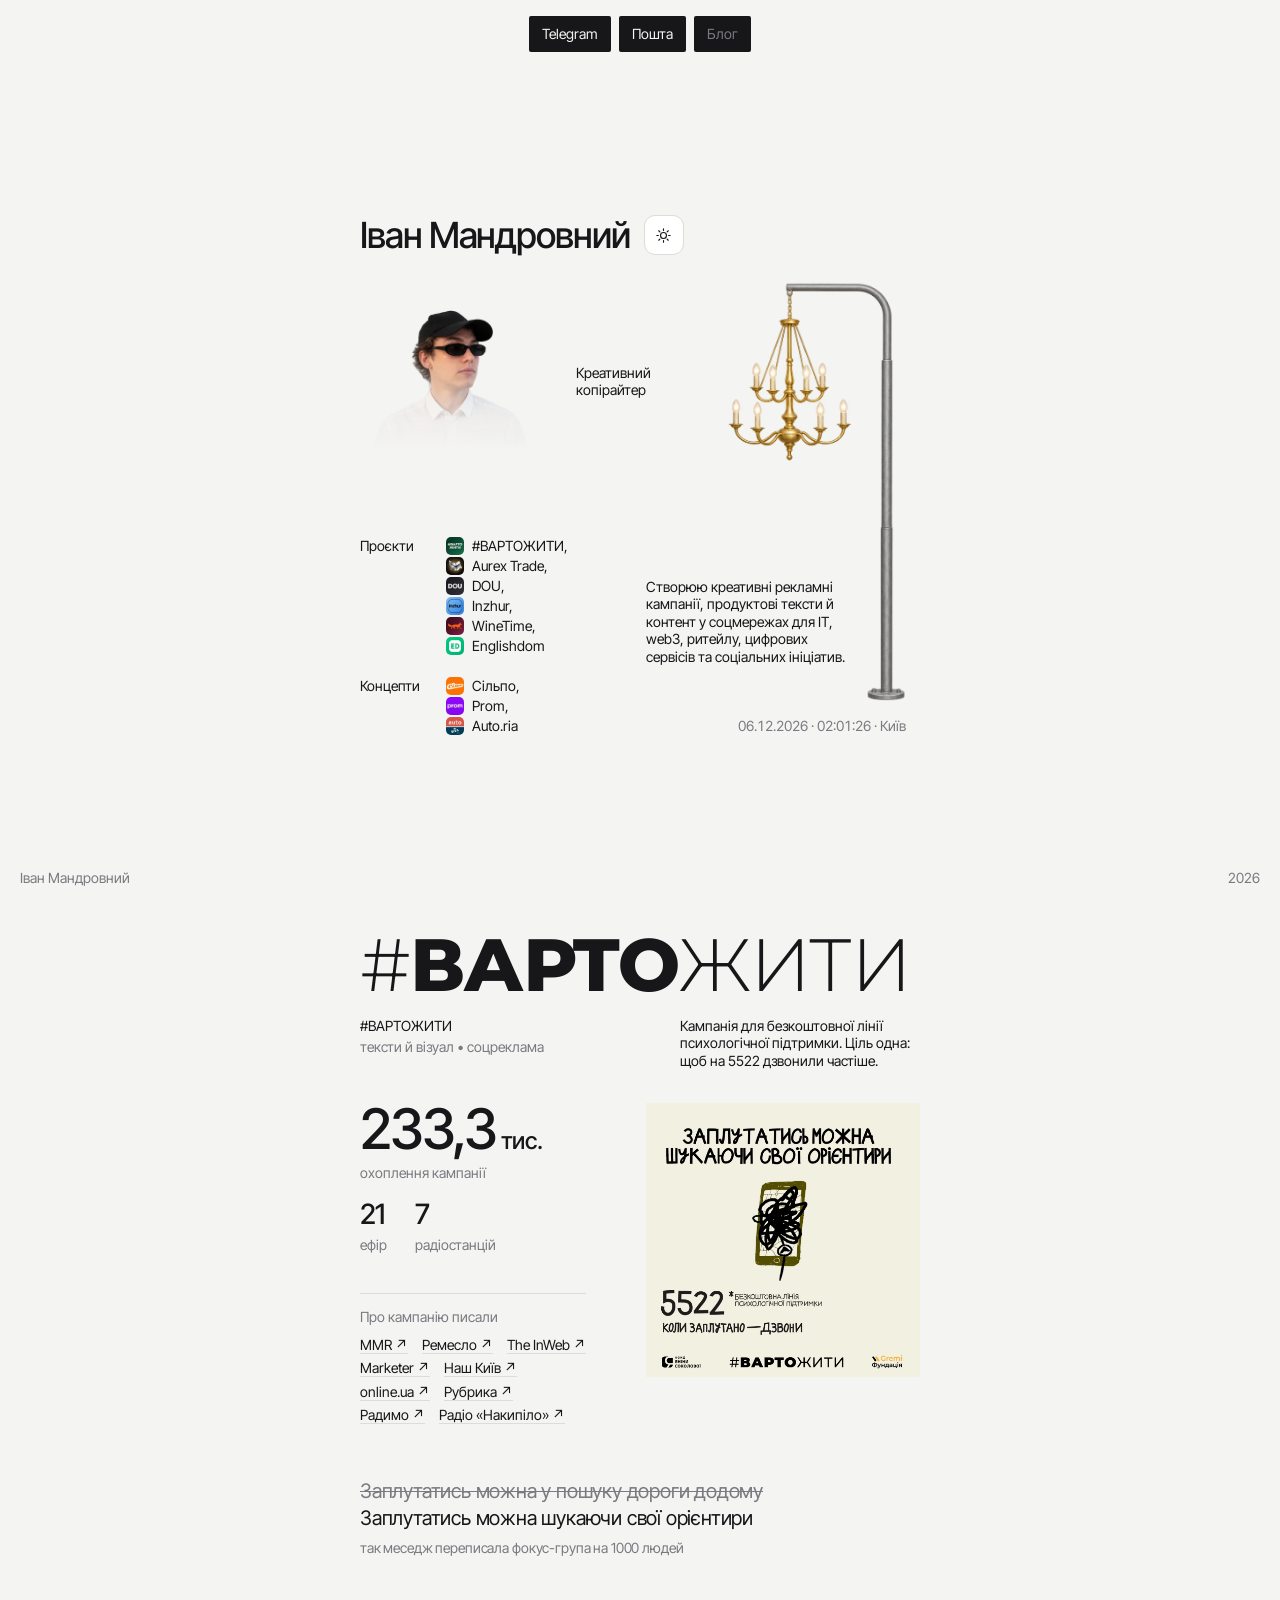
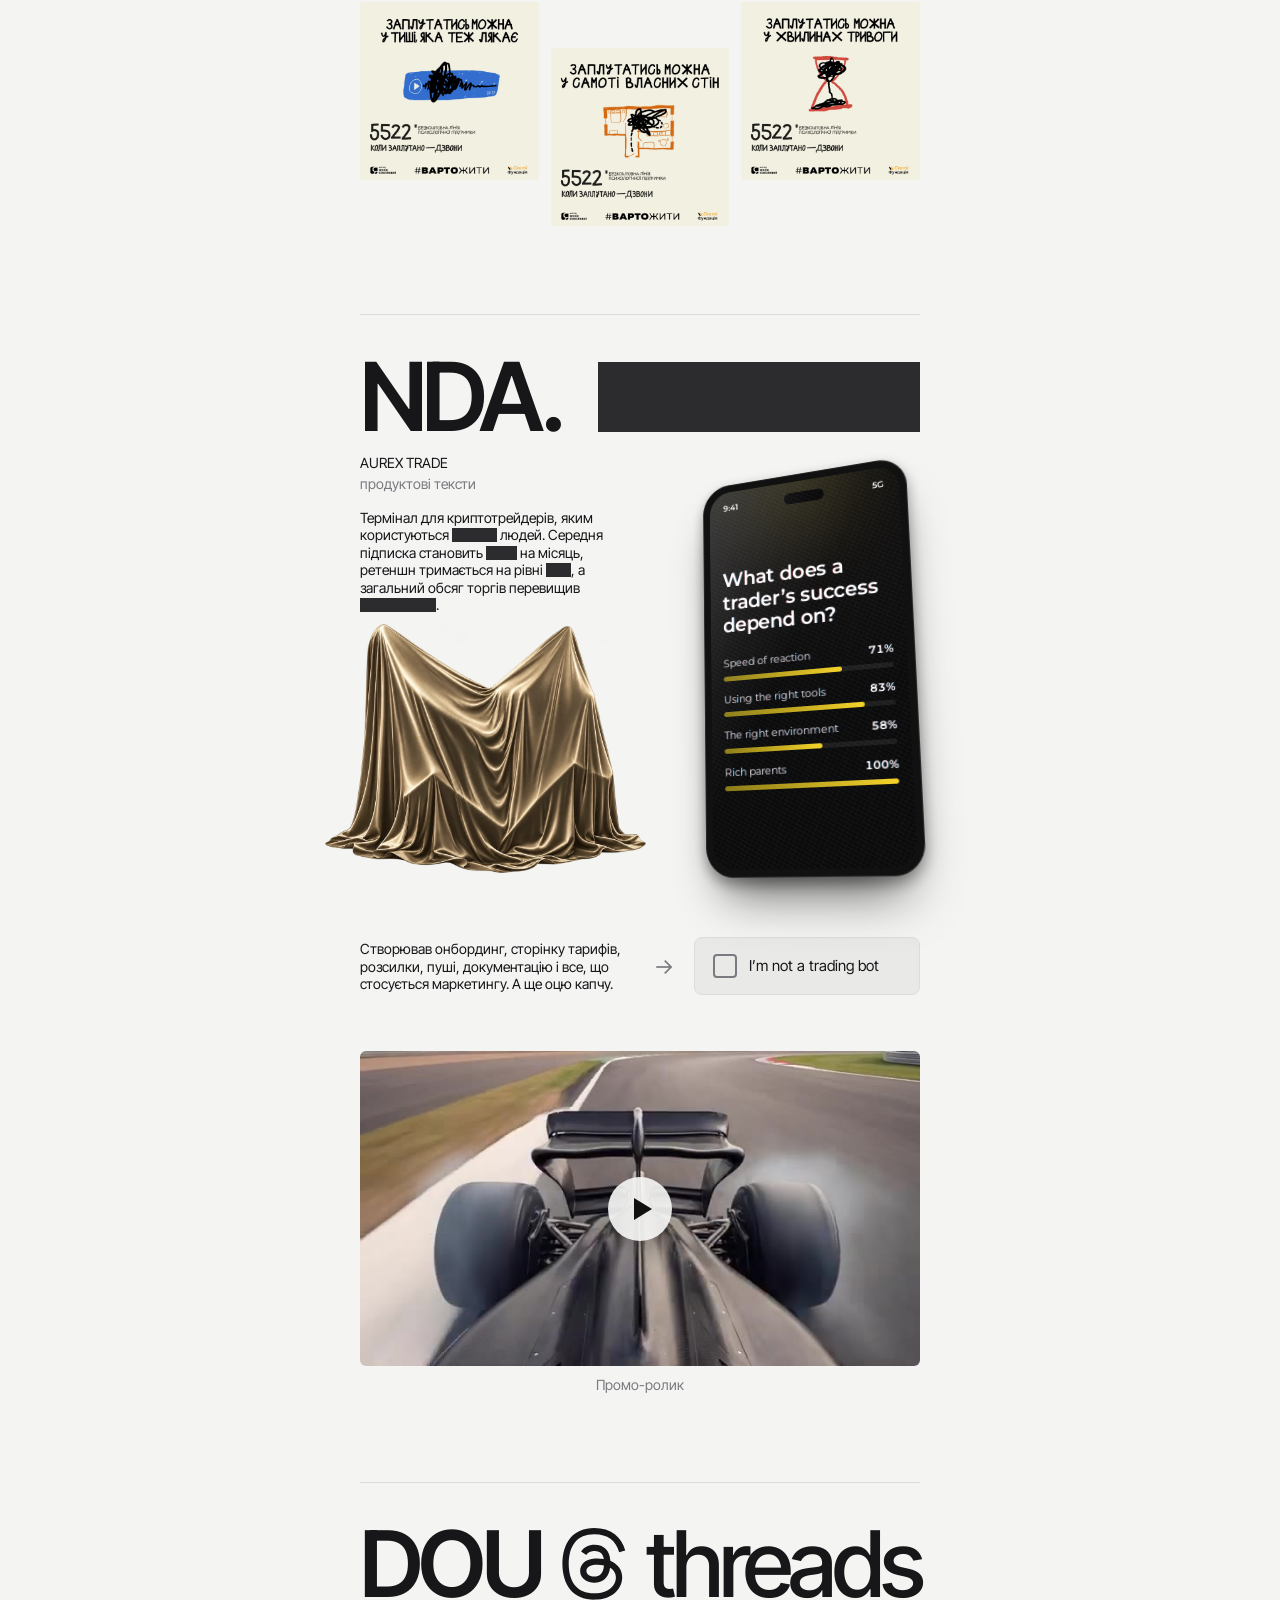
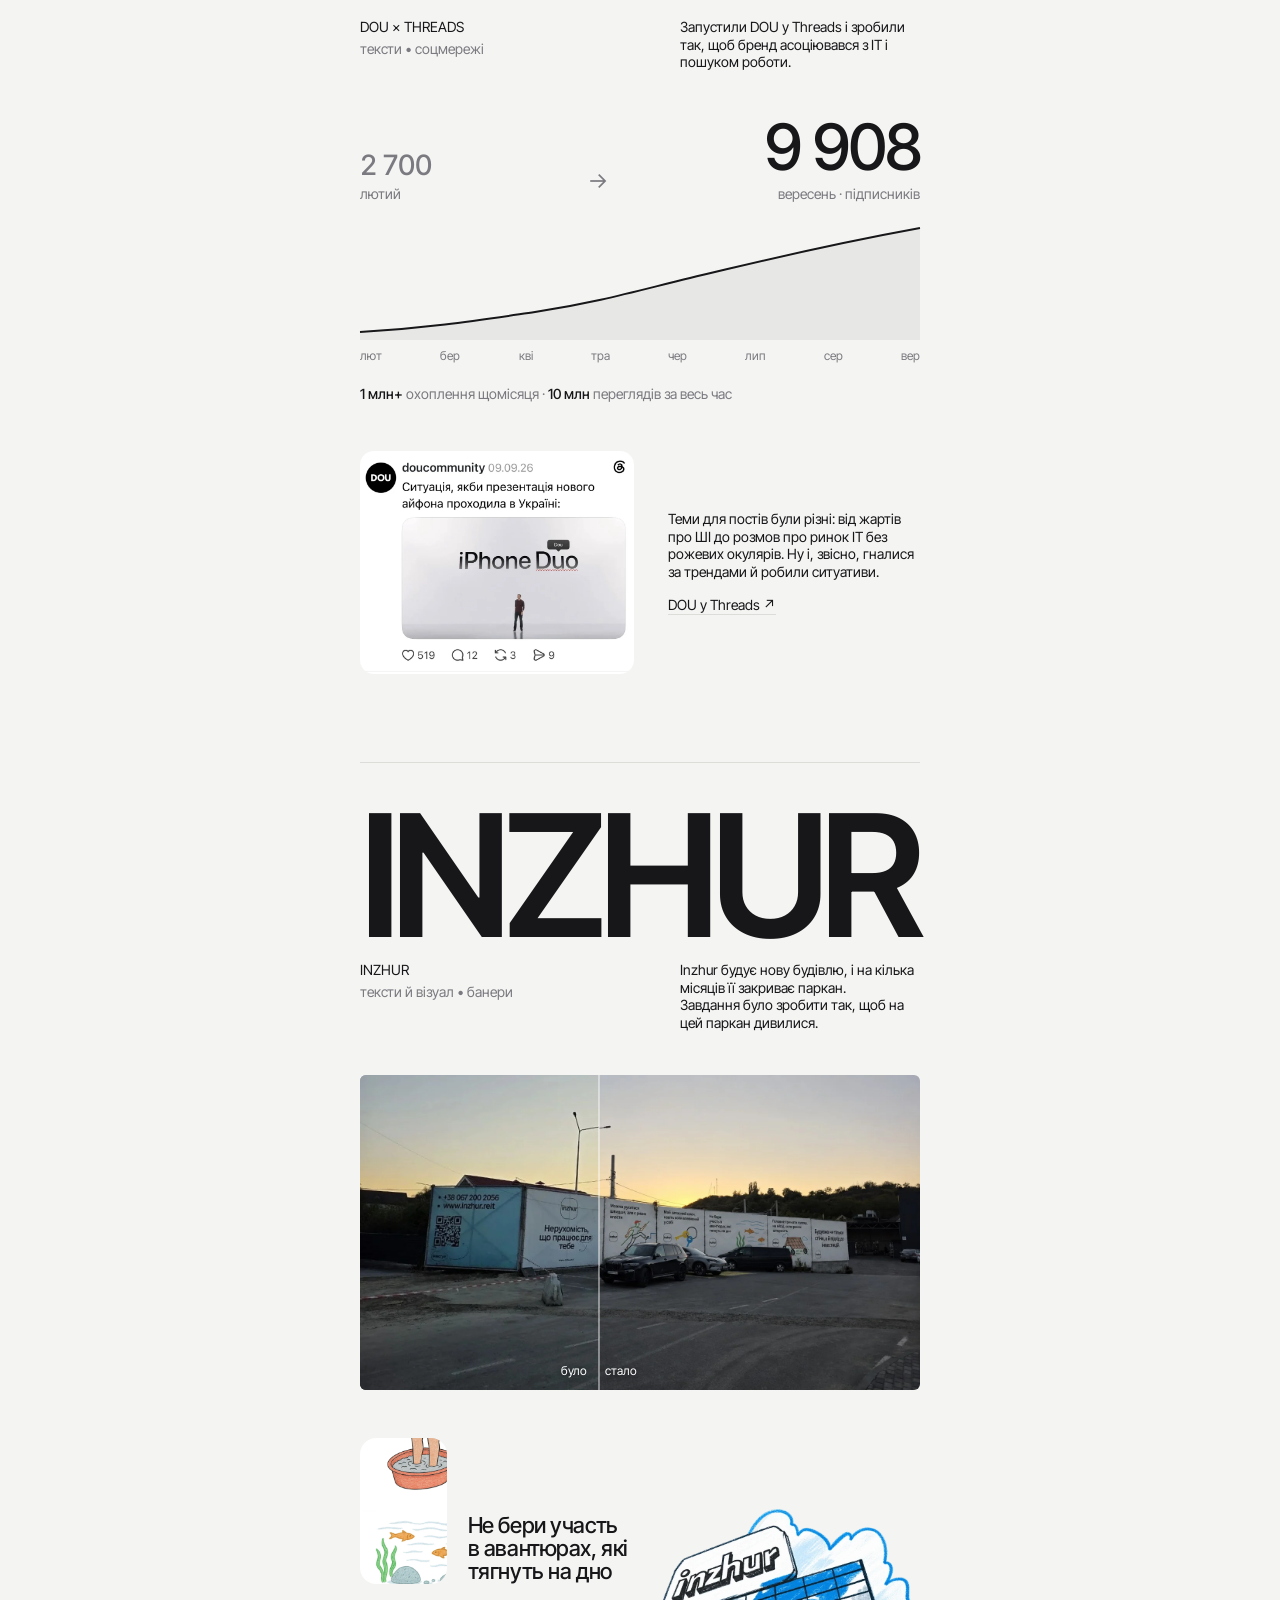
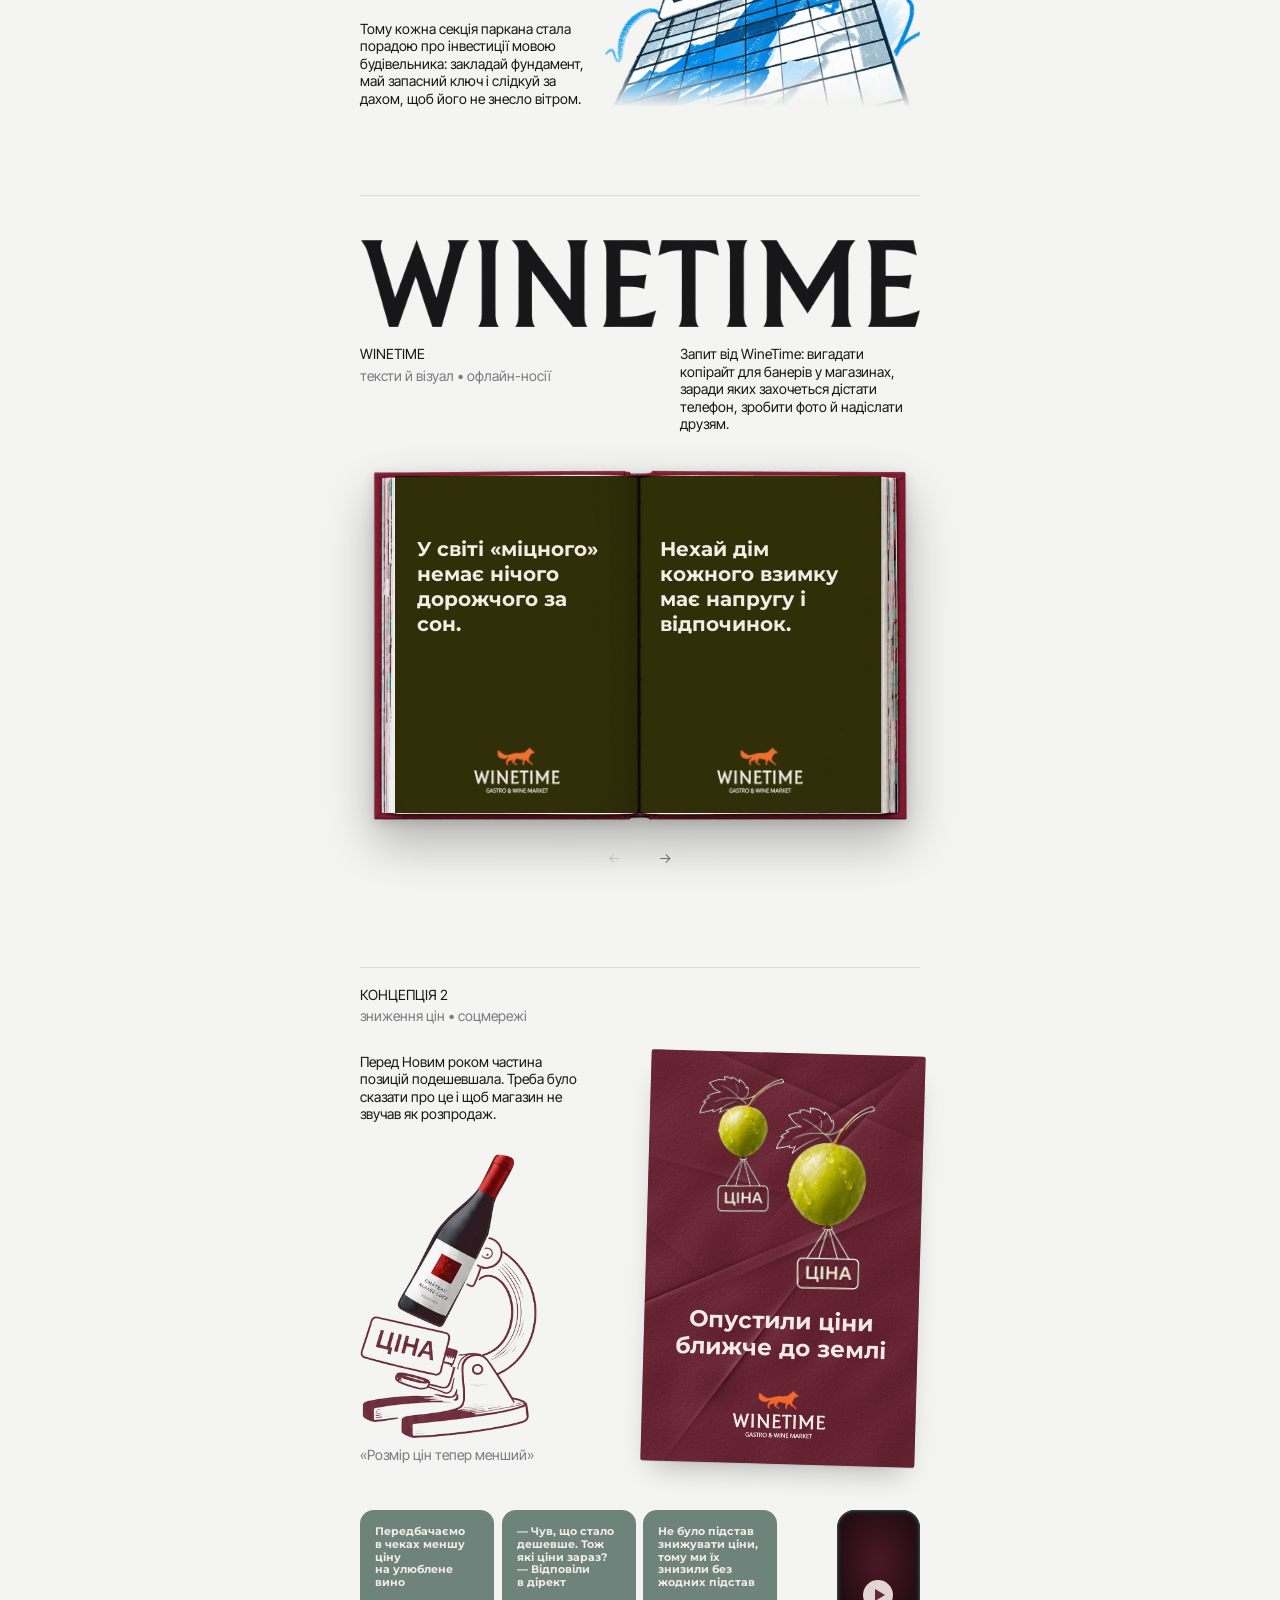
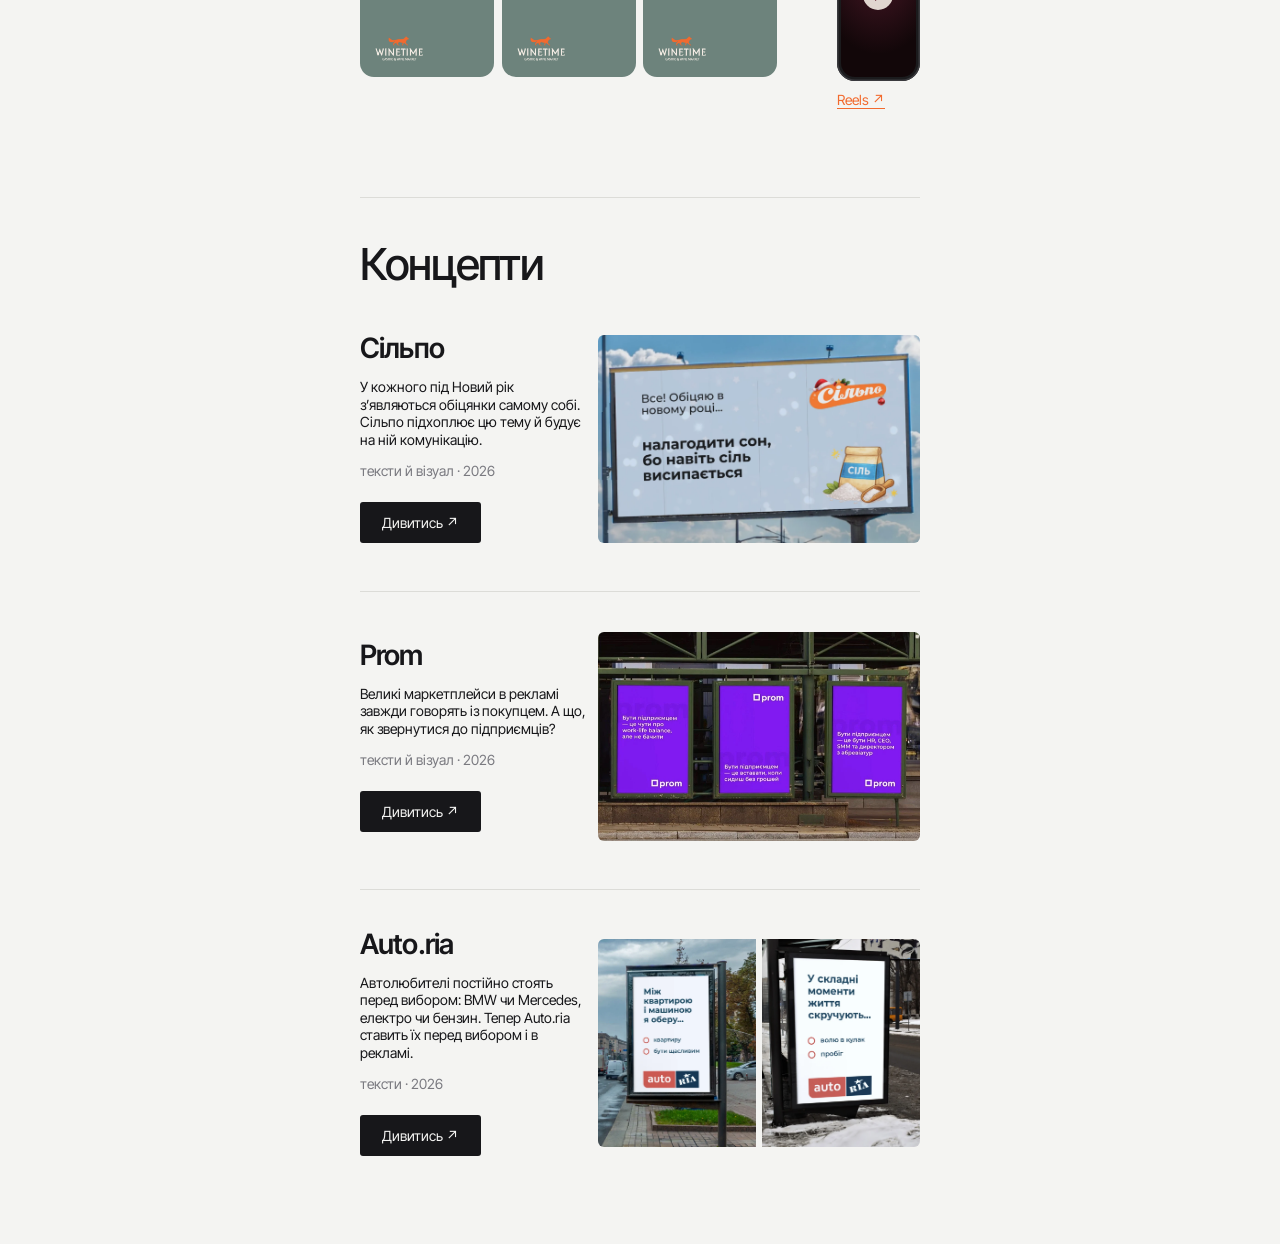
==== commit b2cf2c98: "Homepage: play theme toggle sound via Web Audio to avoid iOS delay Co-Authored-By: Claude Opus 5.5 <" ====
--- a/index.html
+++ b/index.html
@@ -1041,10 +1041,20 @@
   // ---------- тема: миттєво, як на поточній головній (звук, кепка); люстра світить лише в темній ----------
   var lamp=document.getElementById('lamp'), btn=document.getElementById('themeBtn'), hit=document.getElementById('lampHit'), snd=new Audio('/sound/toggle.mp3');
   var reduce=matchMedia('(prefers-reduced-motion: reduce)').matches;
+  var AC=window.AudioContext||window.webkitAudioContext, actx=null, sbuf=null, sraw=null;
+  fetch('/sound/toggle.mp3').then(function(r){return r.arrayBuffer();}).then(function(b){ sraw=b; if(actx) decode(); }).catch(function(){});
+  function decode(){ if(!sraw||sbuf) return; actx.decodeAudioData(sraw.slice(0),function(d){ sbuf=d; },function(){}); }
+  // iOS дозволяє звук лише після першого дотику — «будимо» аудіо на першому ж торканні будь-де на сторінці
+  function unlock(){ if(actx||!AC) return; actx=new AC(); decode(); var s=actx.createBufferSource(); s.buffer=actx.createBuffer(1,1,22050); s.connect(actx.destination); s.start(0); }
+  ['pointerdown','touchstart','keydown'].forEach(function(e){ addEventListener(e,unlock,{once:true,capture:true,passive:true}); });
+  function playToggle(){
+    if(actx&&sbuf){ if(actx.state==='suspended') actx.resume(); var s=actx.createBufferSource(); s.buffer=sbuf; s.connect(actx.destination); s.start(0); return; }
+    try{ snd.currentTime=0; var p=snd.play(); if(p) p.catch(function(){}); }catch(e){}
+  }
   function isLight(){ return root.dataset.theme!=='dark'; }
   function sync(){ lamp.classList.toggle('lit',!isLight()); }
   function toggle(){
-    try{ snd.currentTime=0; var p=snd.play(); if(p) p.catch(function(){}); }catch(e){}
+    playToggle();
     setTheme(root.dataset.theme !== 'dark');
     sync();
   }
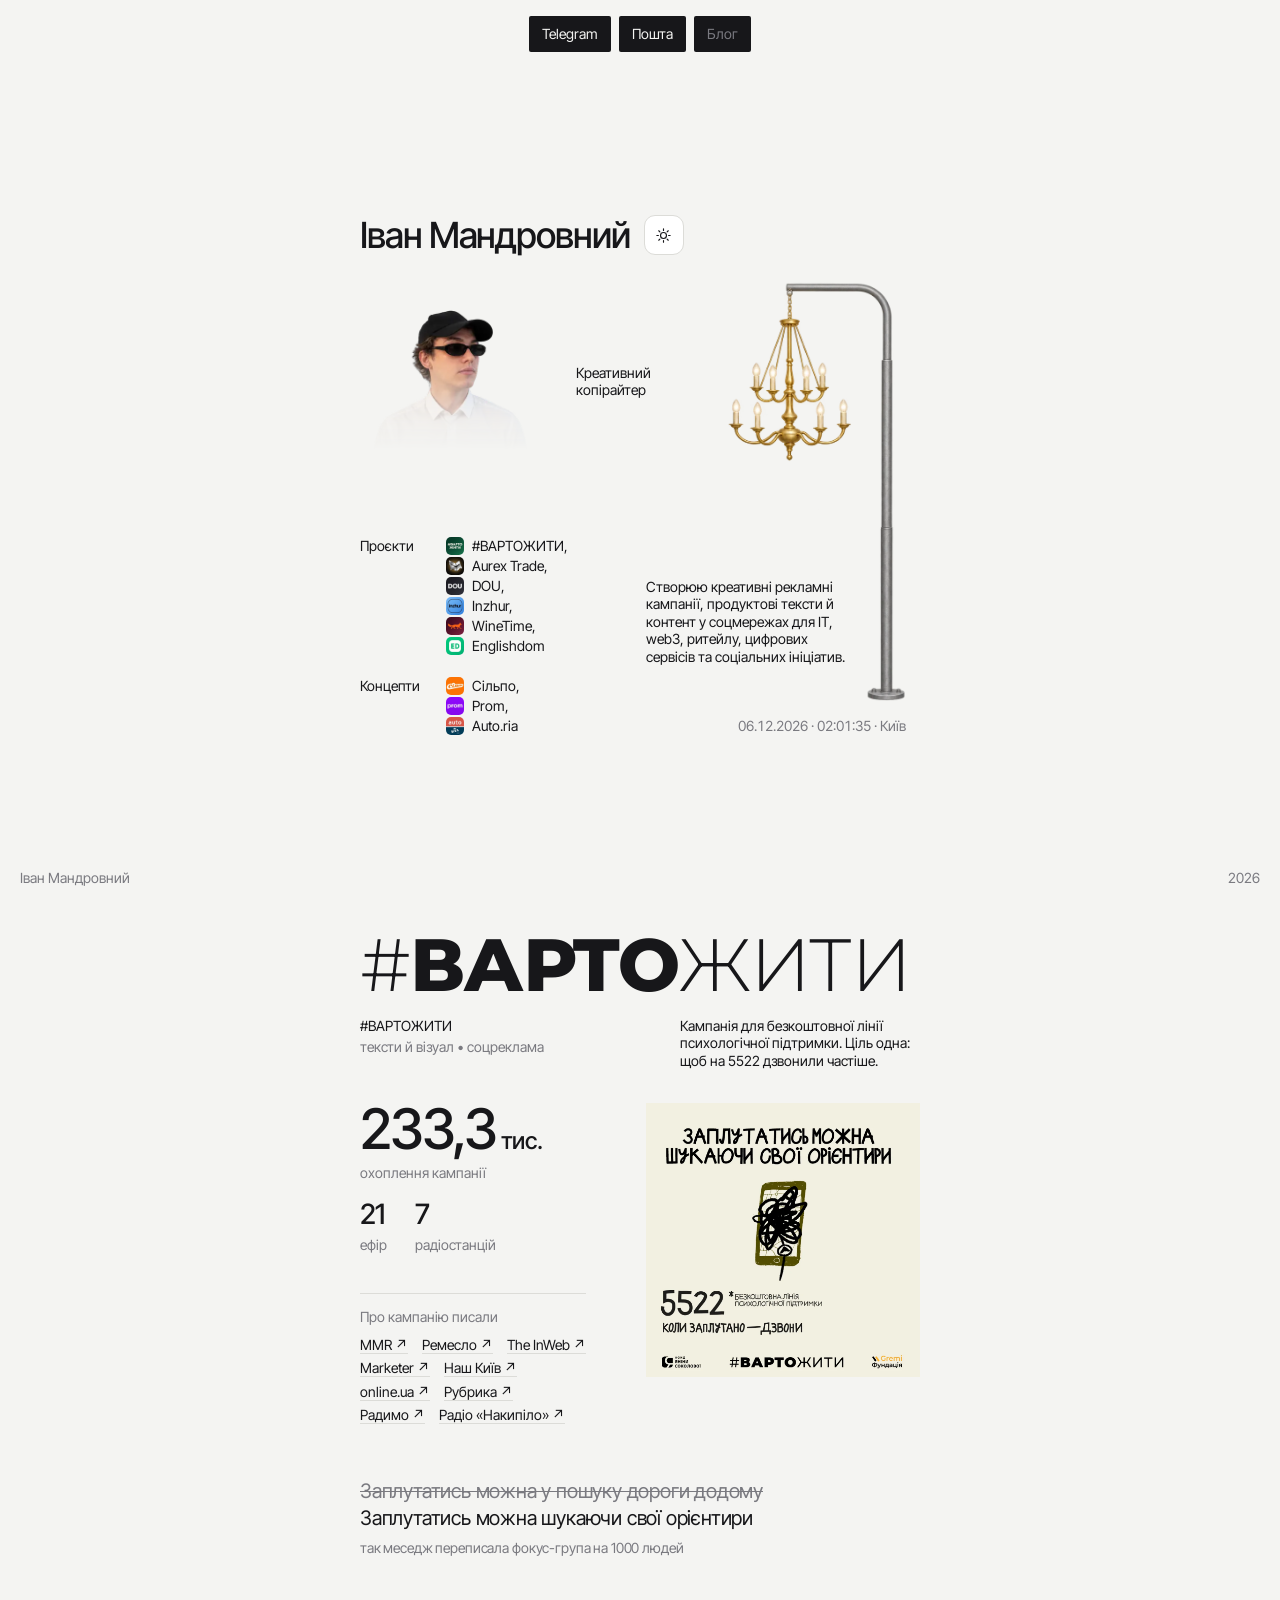
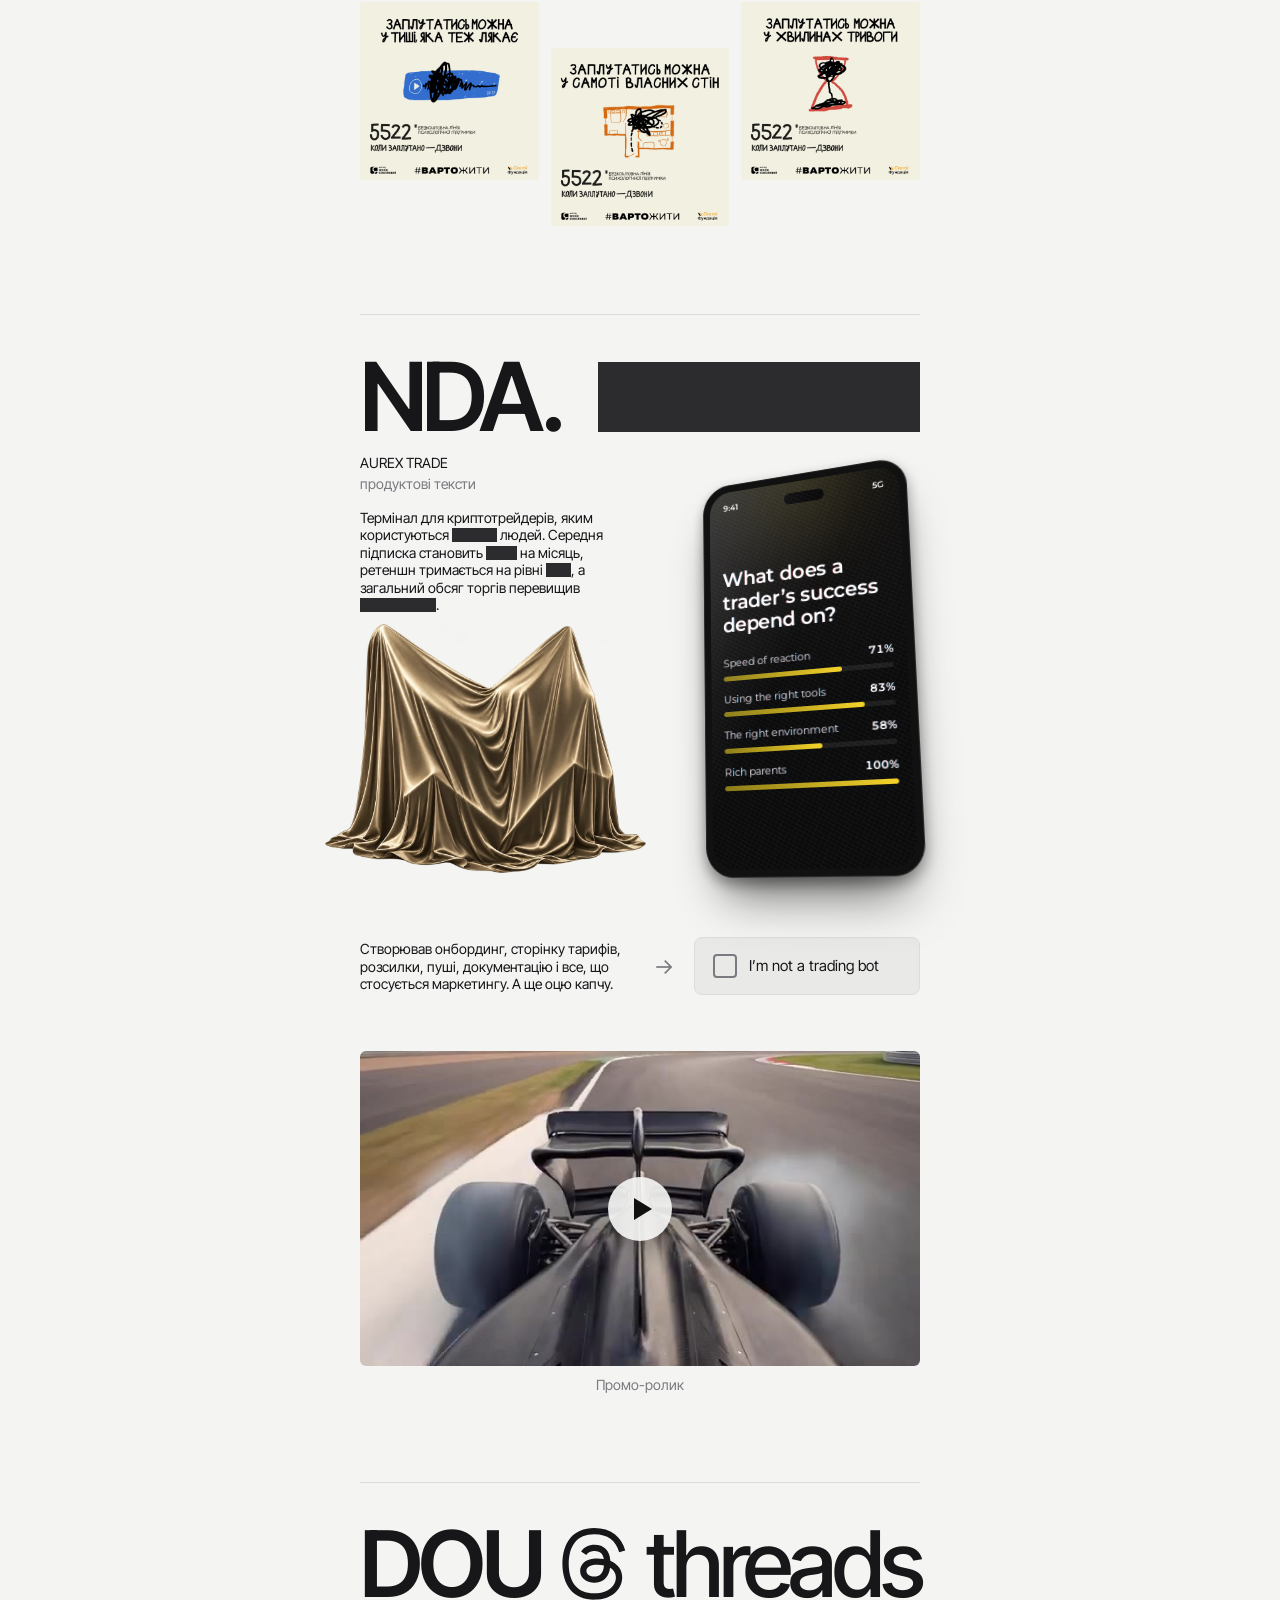
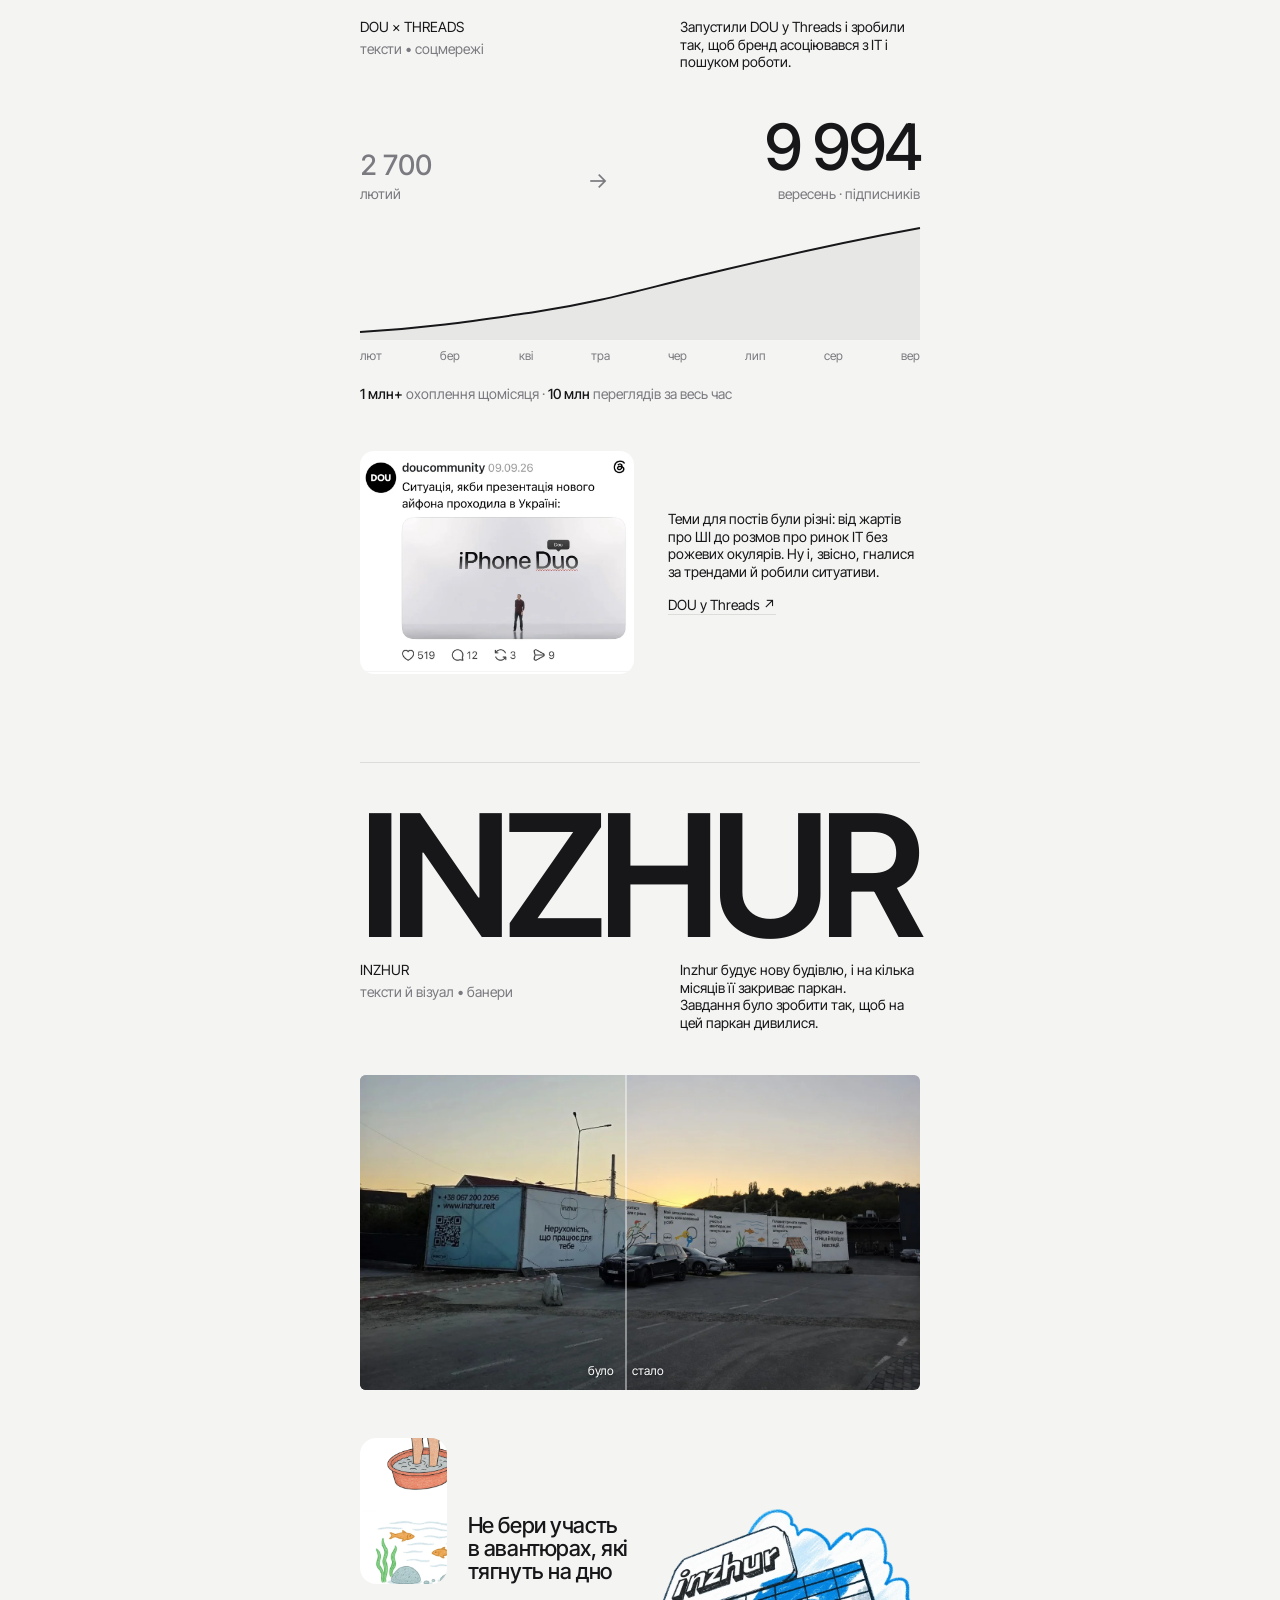
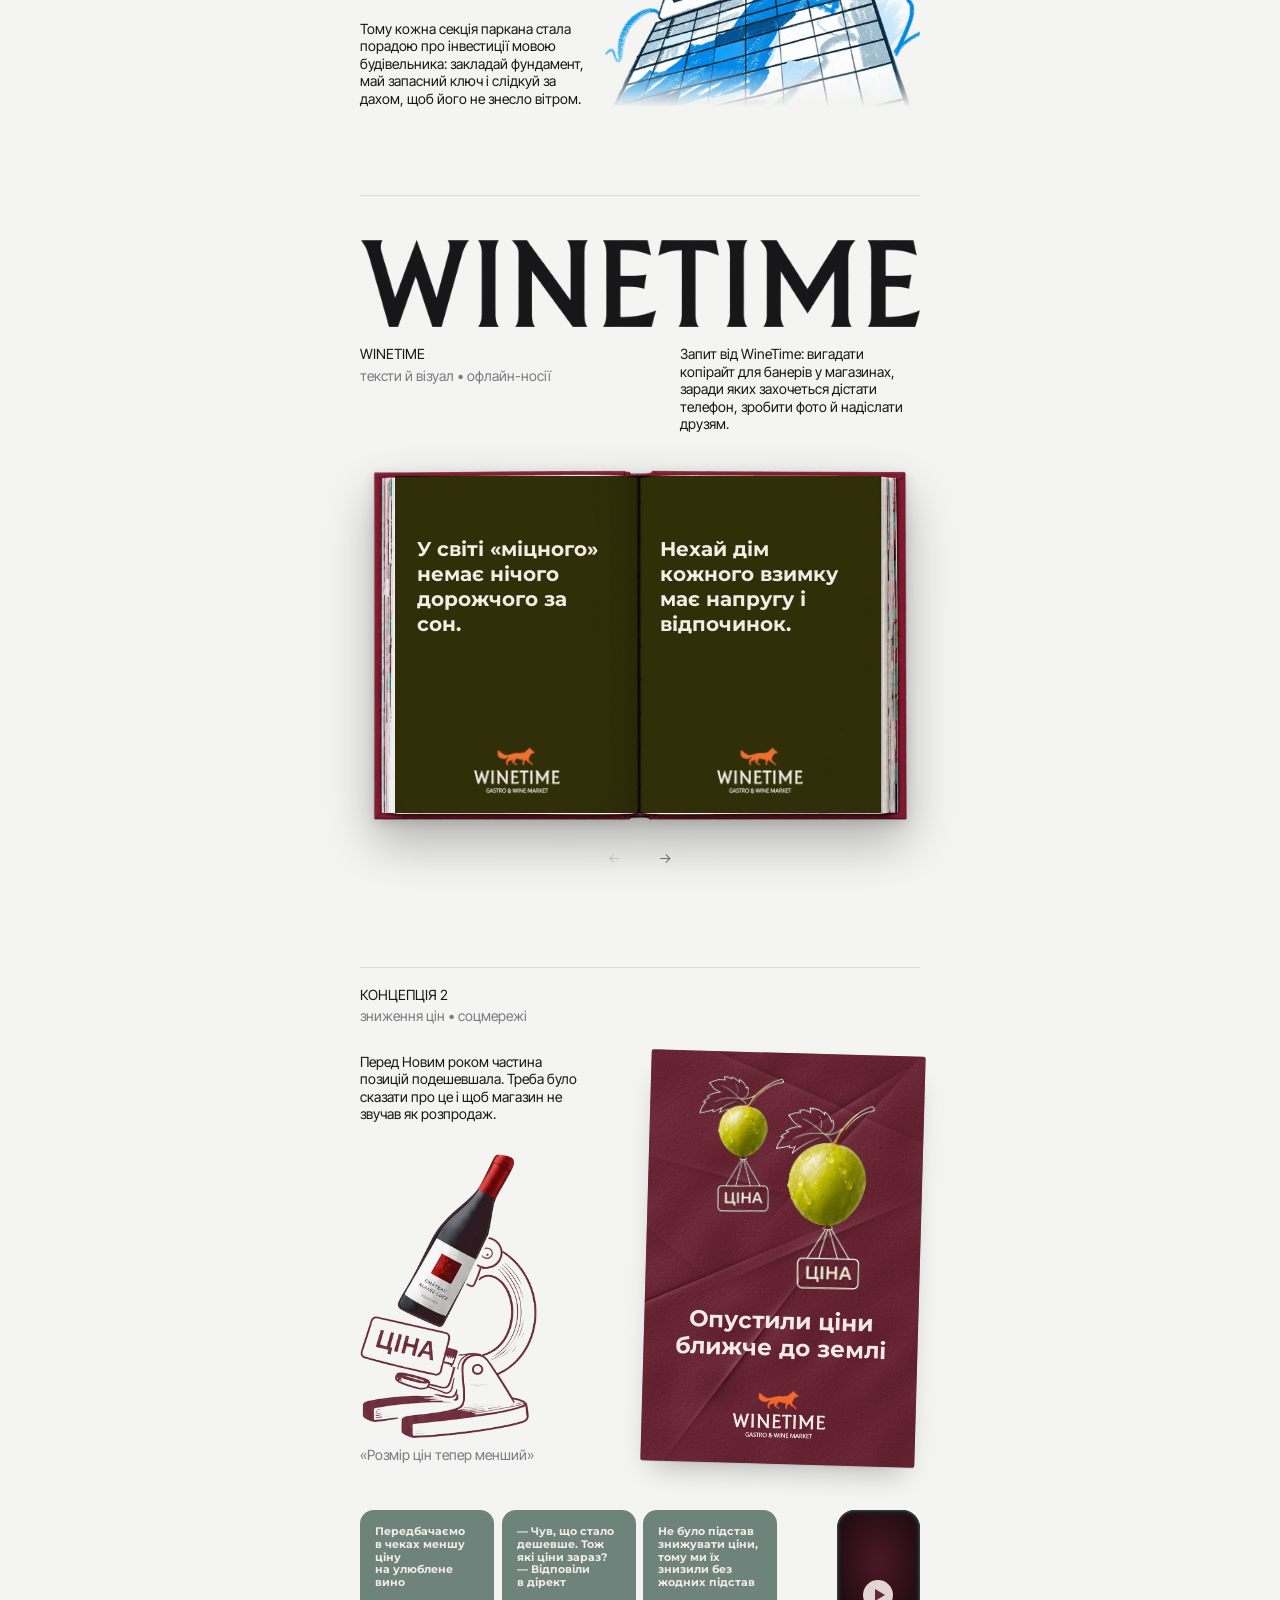
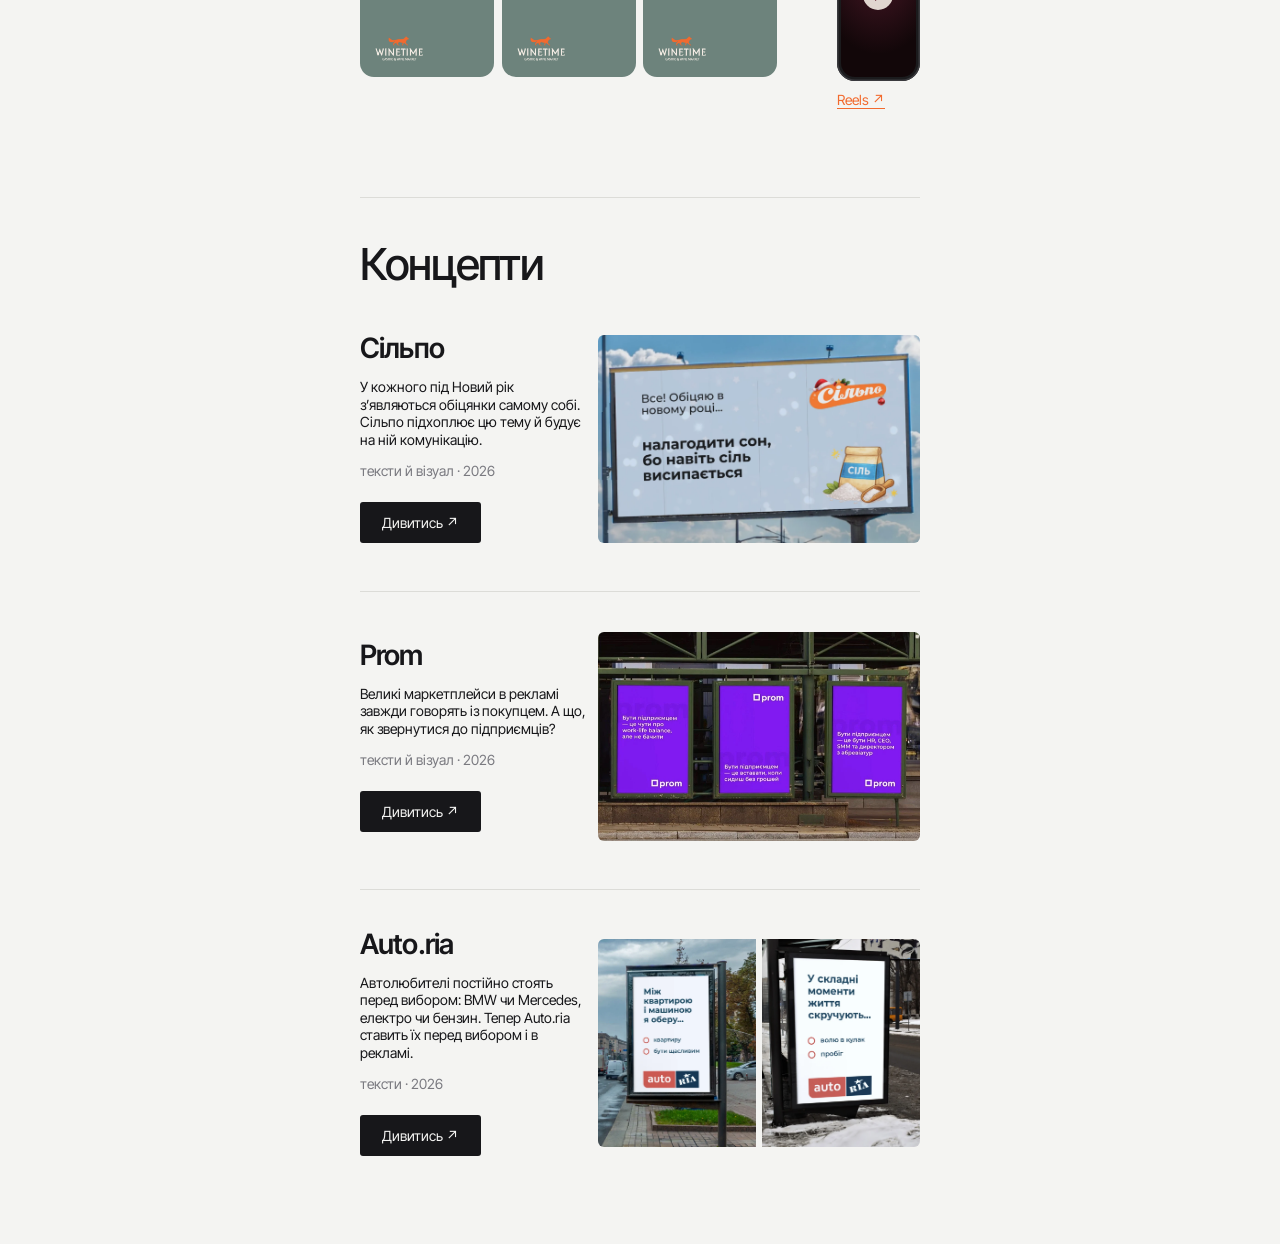
==== commit f83f7db7: "Homepage: theme toggles only via the button, not the chandelier Co-Authored-By: Claude Opus 5.5 <nor" ====
--- a/index.html
+++ b/index.html
@@ -216,8 +216,6 @@
 .glows i { position:absolute; width:22%; aspect-ratio:1; transform:translate(-50%,-55%); border-radius:50%; pointer-events:none;
   background:radial-gradient(circle, rgba(255,240,200,.85) 0%, rgba(255,226,160,.35) 22%, rgba(255,214,140,0) 62%); opacity:0; transition:opacity .3s ease; }
 .lamp.lit .glows i { opacity:1; }
-.lamp-hit { position:absolute; left:4%; top:7%; width:56%; height:38%; cursor:pointer; border-radius:40%; background:none; border:0; }
-.lamp-hit:focus-visible { outline:1px dashed var(--muted); outline-offset:4px; }
 /* портрет і перемикач під люстрою */
 /* портрет — одразу під ім'ям */
 .avatar { position:relative; width:210px; margin:-8px 0 6px -18px; }
@@ -636,7 +634,6 @@
       <div class="swing"><div class="swing2">
       <img src="/img/new/lamp-chand.webp" alt=""><img class="pole-candle" src="/img/new/lamp-pole.webp" alt=""><div class="glows"><i style="left:53.42%;top:21.21%"></i><i style="left:16.45%;top:21.21%"></i><i style="left:44.46%;top:21.83%"></i><i style="left:25.57%;top:21.83%"></i><i style="left:65.31%;top:29.89%"></i><i style="left:5.05%;top:29.96%"></i><i style="left:52.28%;top:30.65%"></i><i style="left:16.94%;top:30.65%"></i></div>
       </div></div>
-      <button class="lamp-hit" id="lampHit" type="button" aria-label="Перемкнути тему"></button>
       <pre class="pigeon left" id="pg1" aria-hidden="true"><span>
 
                          .+*=
@@ -1039,7 +1036,7 @@
   tick(); setInterval(tick,1000);
 
   // ---------- тема: миттєво, як на поточній головній (звук, кепка); люстра світить лише в темній ----------
-  var lamp=document.getElementById('lamp'), btn=document.getElementById('themeBtn'), hit=document.getElementById('lampHit'), snd=new Audio('/sound/toggle.mp3');
+  var lamp=document.getElementById('lamp'), btn=document.getElementById('themeBtn'), snd=new Audio('/sound/toggle.mp3');
   var reduce=matchMedia('(prefers-reduced-motion: reduce)').matches;
   var AC=window.AudioContext||window.webkitAudioContext, actx=null, sbuf=null, sraw=null;
   fetch('/sound/toggle.mp3').then(function(r){return r.arrayBuffer();}).then(function(b){ sraw=b; if(actx) decode(); }).catch(function(){});
@@ -1058,7 +1055,7 @@
     setTheme(root.dataset.theme !== 'dark');
     sync();
   }
-  btn.addEventListener('click',toggle); hit.addEventListener('click',toggle);
+  btn.addEventListener('click',toggle);
   sync();
 
   // ---------- голуби ----------
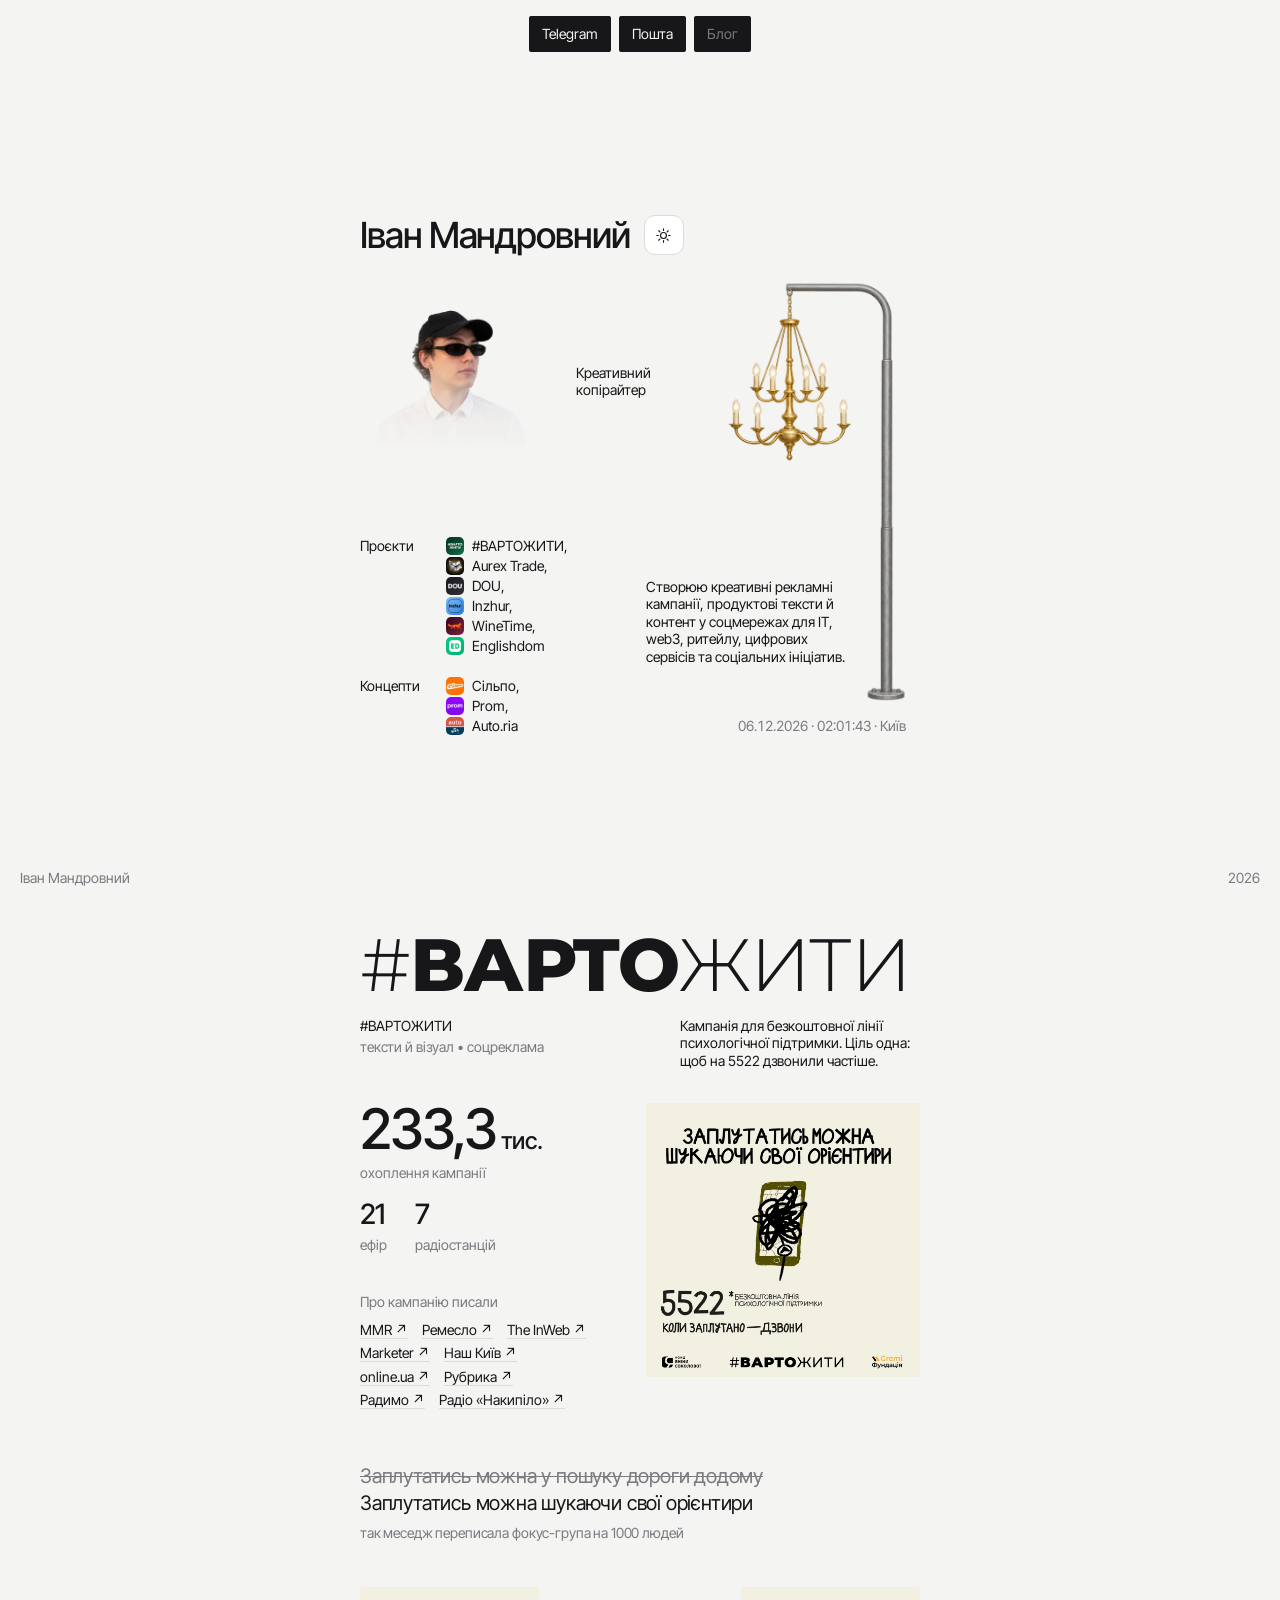
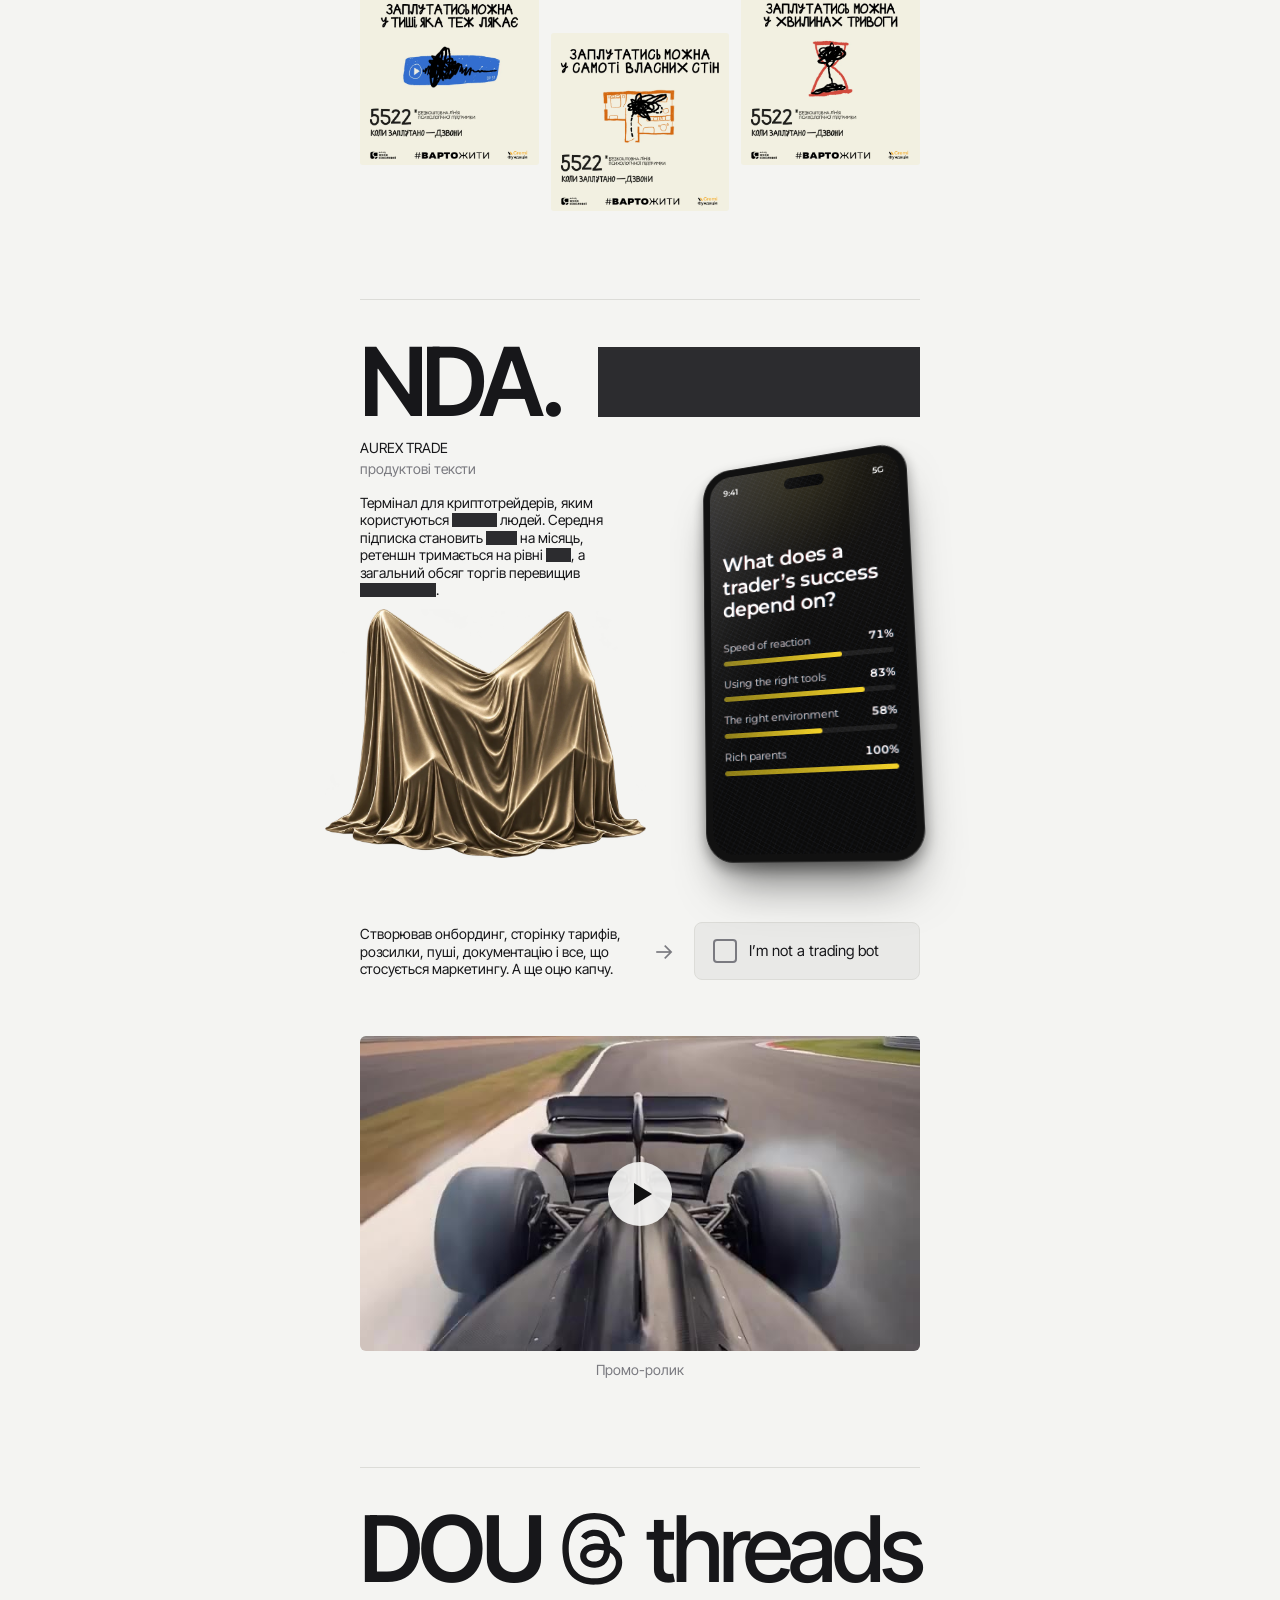
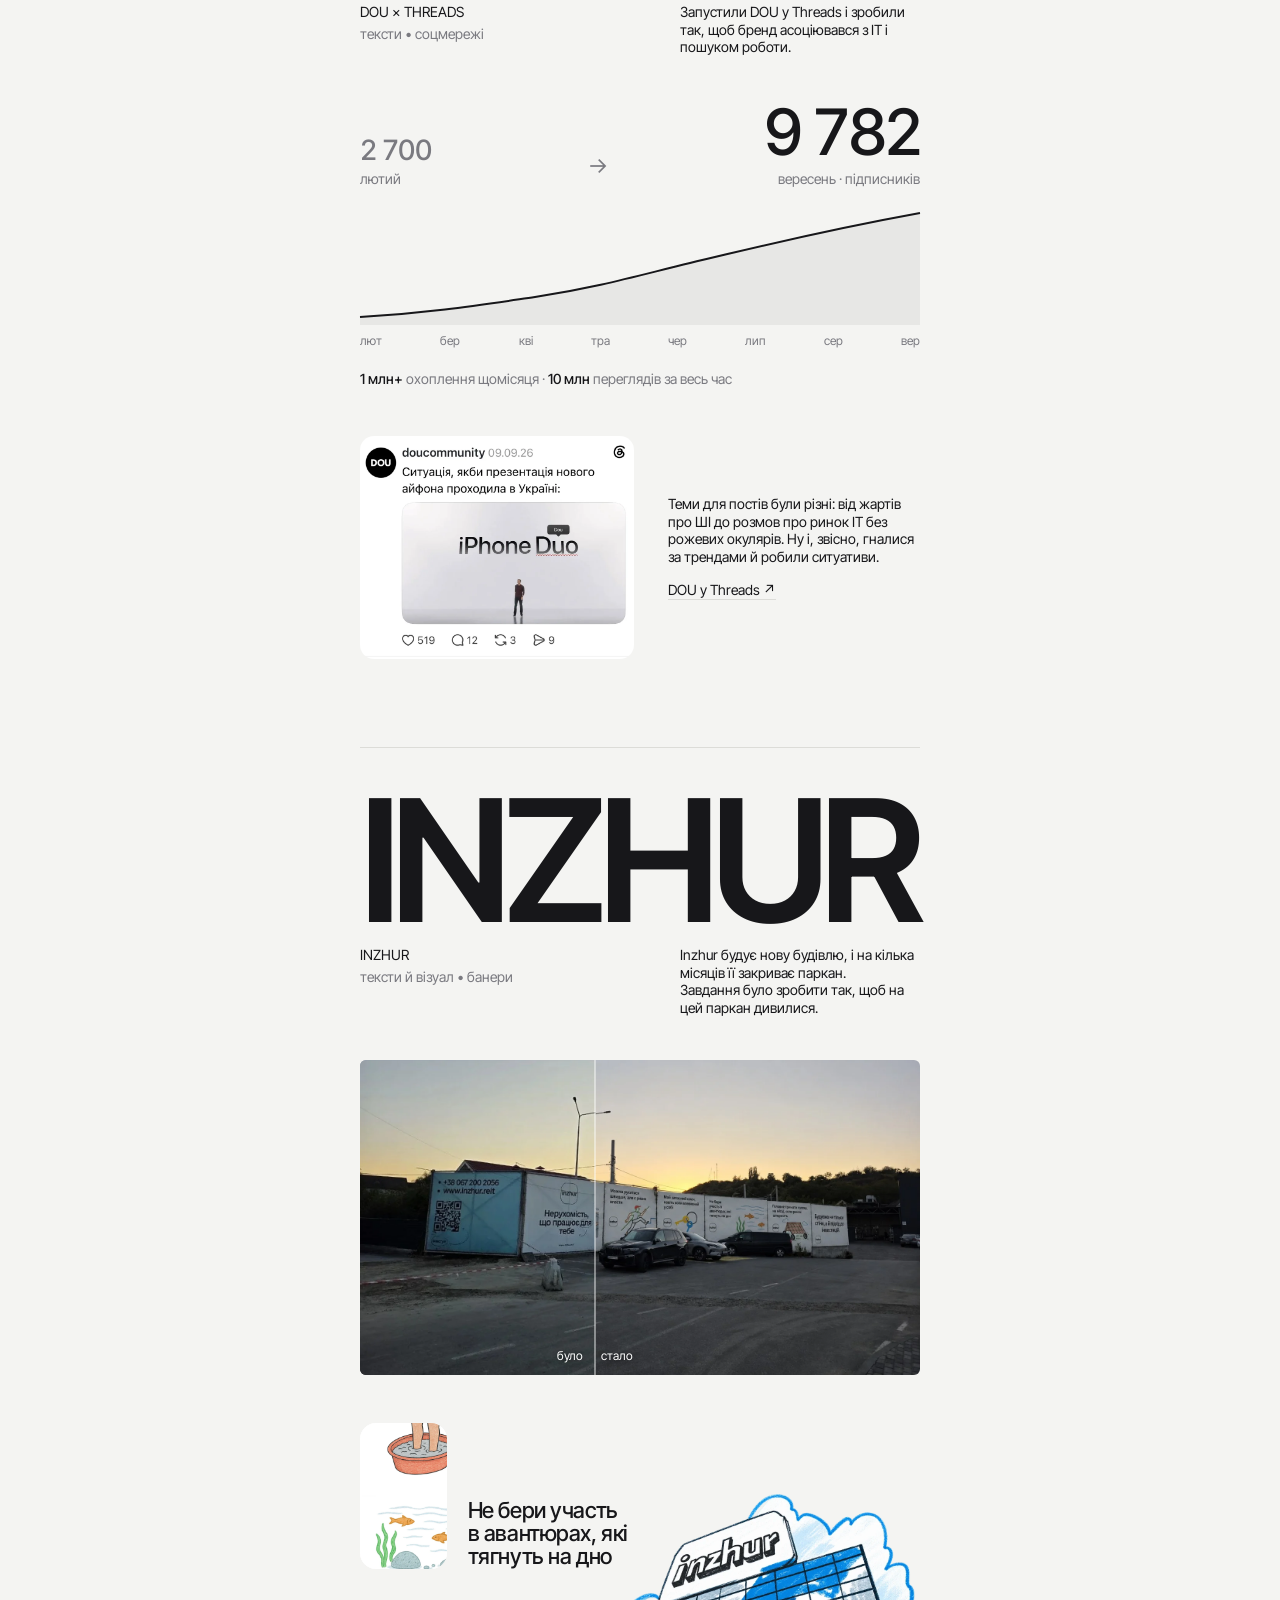
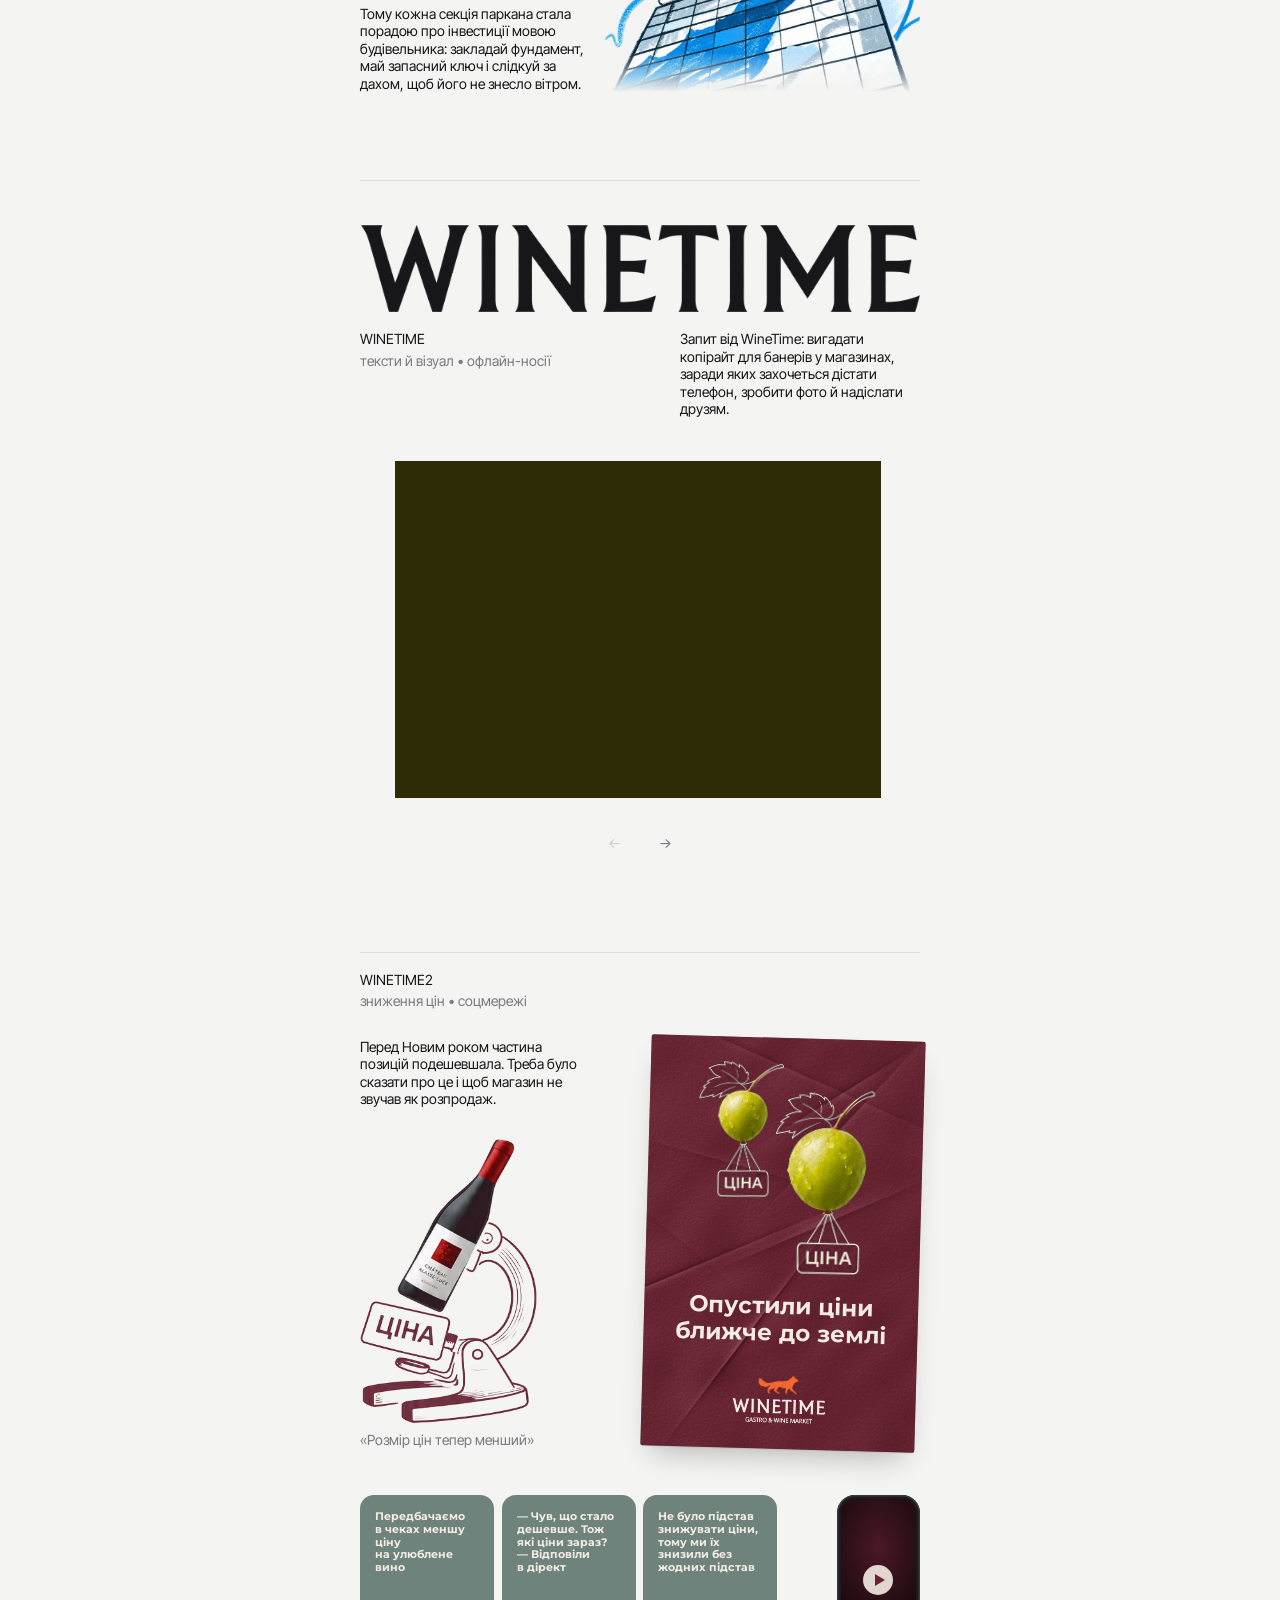
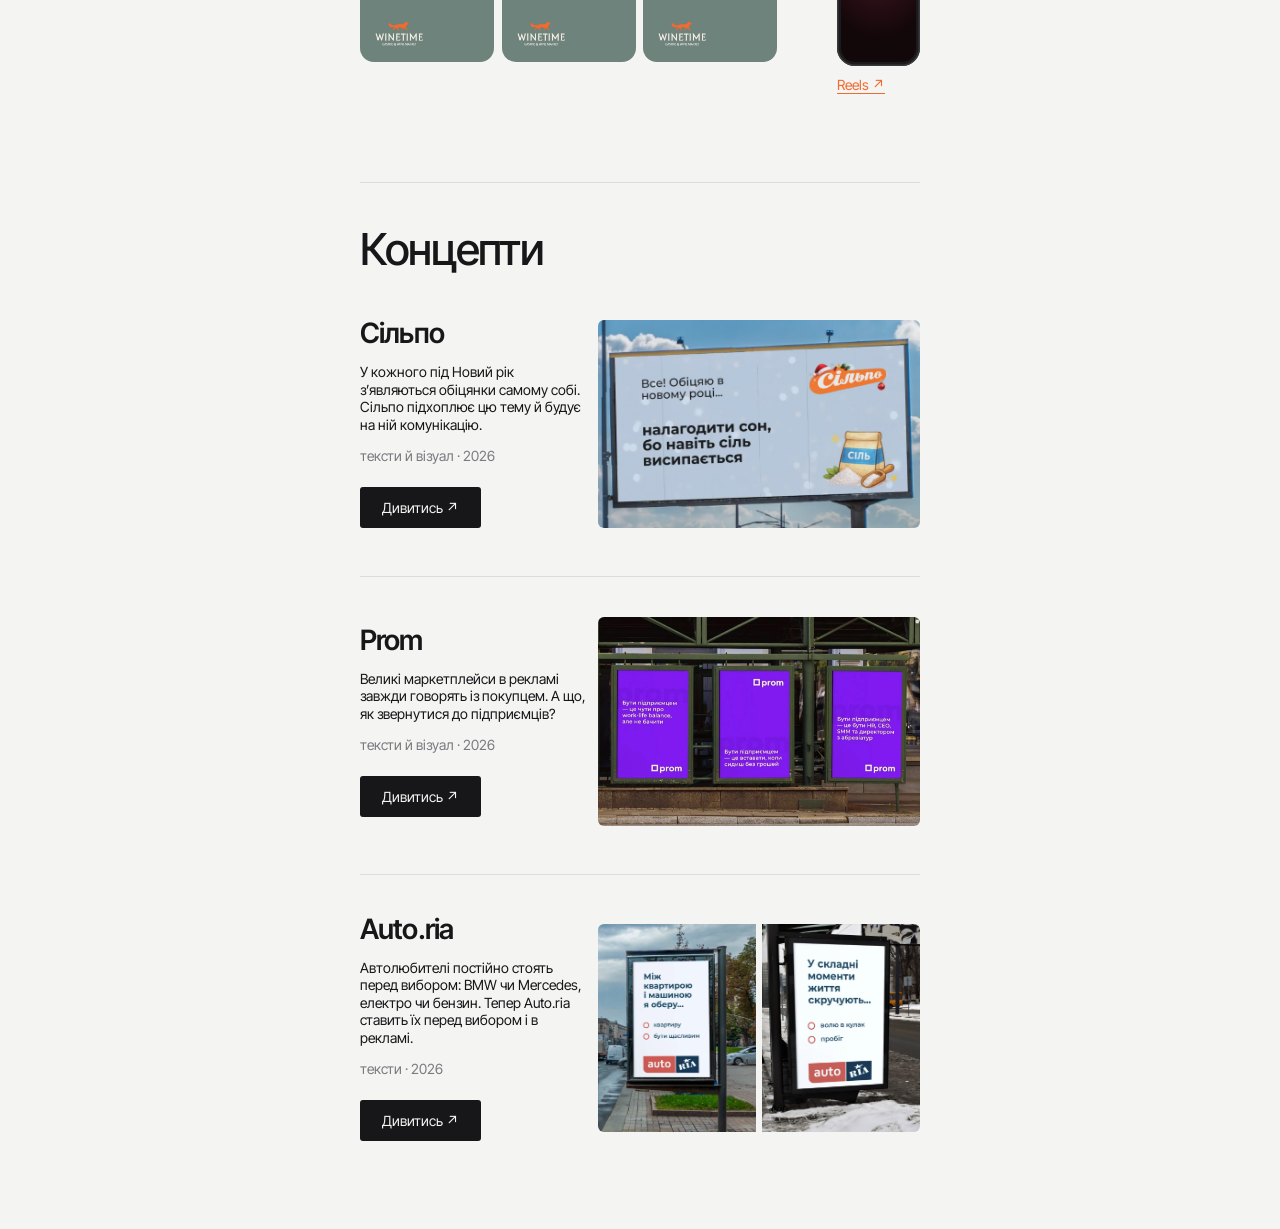
==== commit 1384f689: "Homepage: rename WineTime concept 2 label; drop line above #ВАРТОЖИТИ press block Co-Authored-By: Cl" ====
--- a/index.html
+++ b/index.html
@@ -294,7 +294,7 @@
 .vt-cap { margin:8px 0 0; color:var(--muted); font-size:14px; line-height:1.25; }
 .vt-media a, .vt-why a { color:var(--text); text-decoration:none; border-bottom:1px solid var(--line); }
 .vt-media a:hover, .vt-why a:hover { border-color:currentColor; }
-.vt-press { margin-top:40px; padding-top:14px; border-top:1px solid var(--line); }
+.vt-press { margin-top:40px; padding-top:0; border-top:none; }
 .vt-k { margin:0 0 10px; color:var(--muted); }
 .vt-media { list-style:none; margin:0; padding:0; display:flex; flex-wrap:wrap; gap:6px 14px; }
 .vt-hero { grid-column:7 / 13; margin:0; }
@@ -883,7 +883,7 @@
     <div class="book-ui"><button id="prev" type="button" aria-label="Назад">←</button><button id="next" type="button" aria-label="Далі">→</button></div>
 
     <section class="c2">
-      <div class="pass c2-pass"><div><p class="nm">КОНЦЕПЦІЯ 2</p><p class="tg">зниження цін • соцмережі</p></div></div>
+      <div class="pass c2-pass"><div><p class="nm">Winetime2</p><p class="tg">зниження цін • соцмережі</p></div></div>
 
       <div class="cx r1">
         <p class="tx rv">Перед Новим роком частина позицій подешевшала. Треба було сказати про це і щоб магазин не звучав як розпродаж.</p>
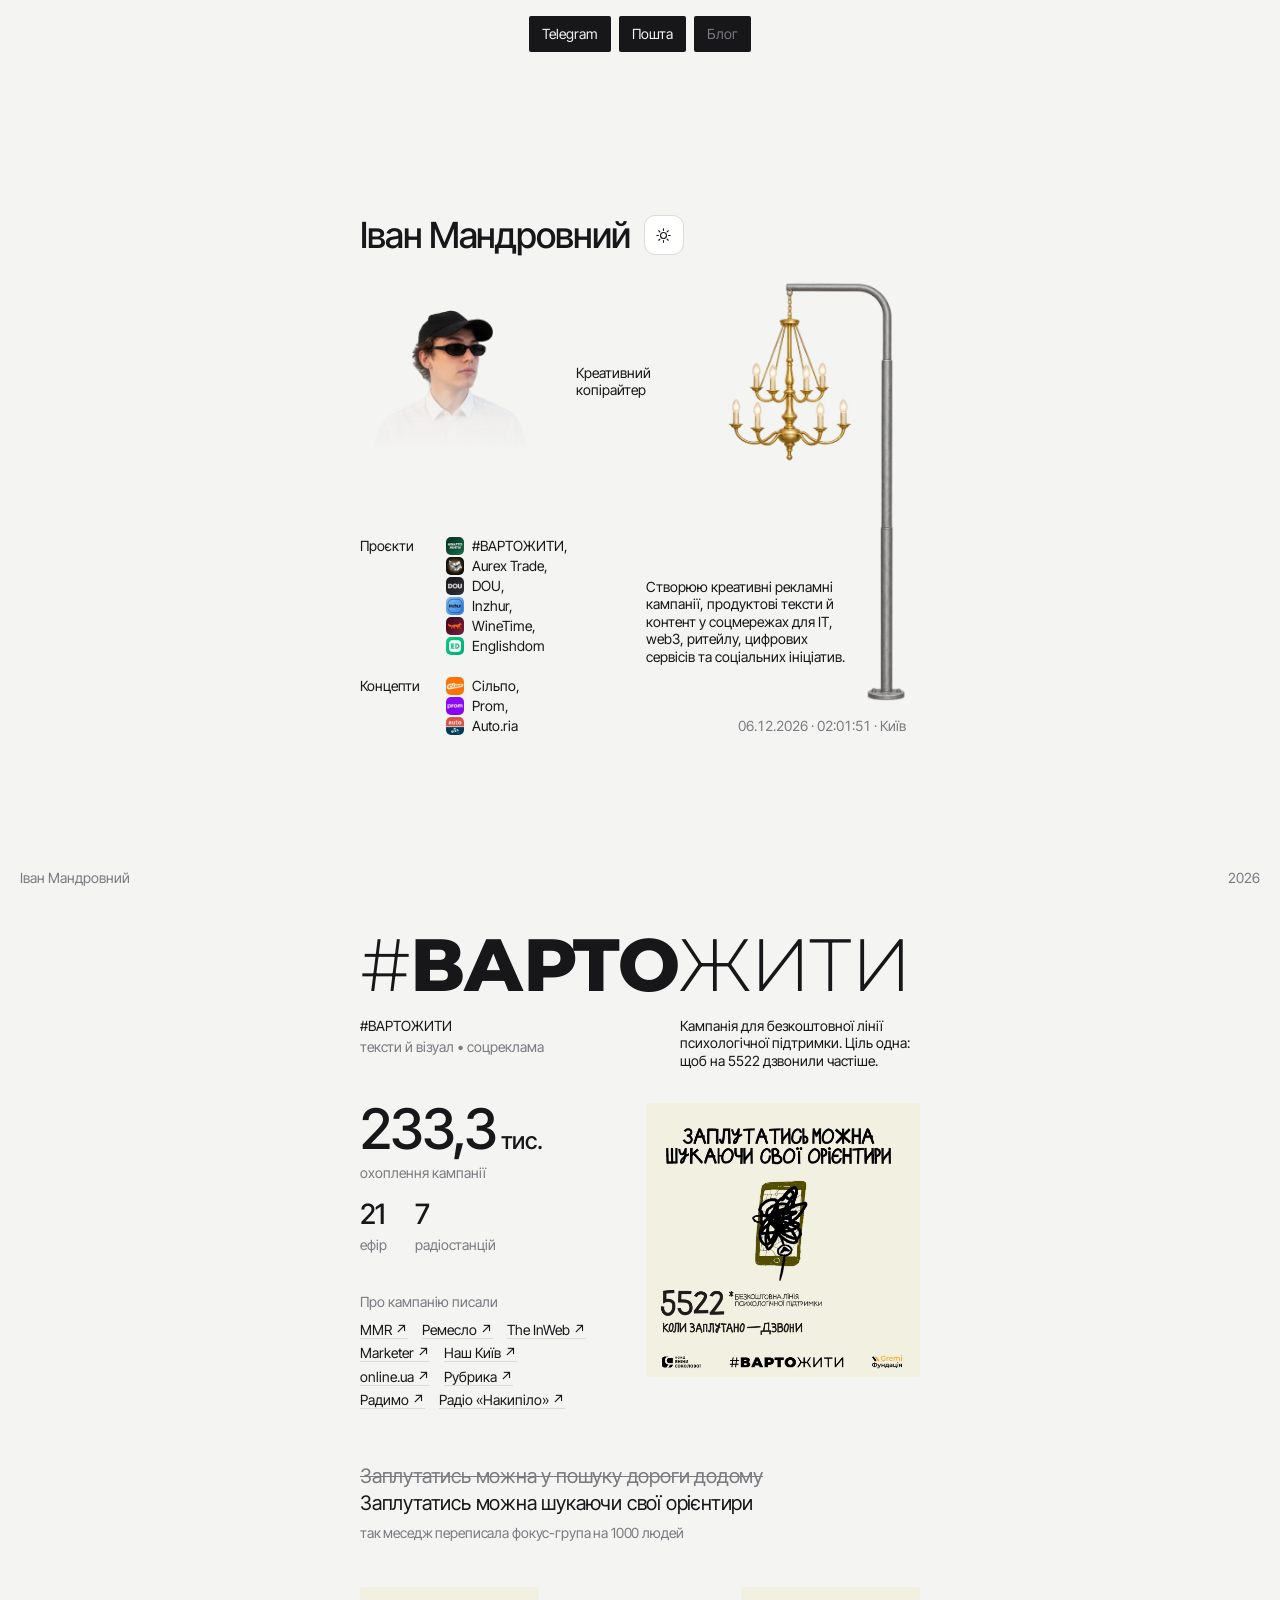
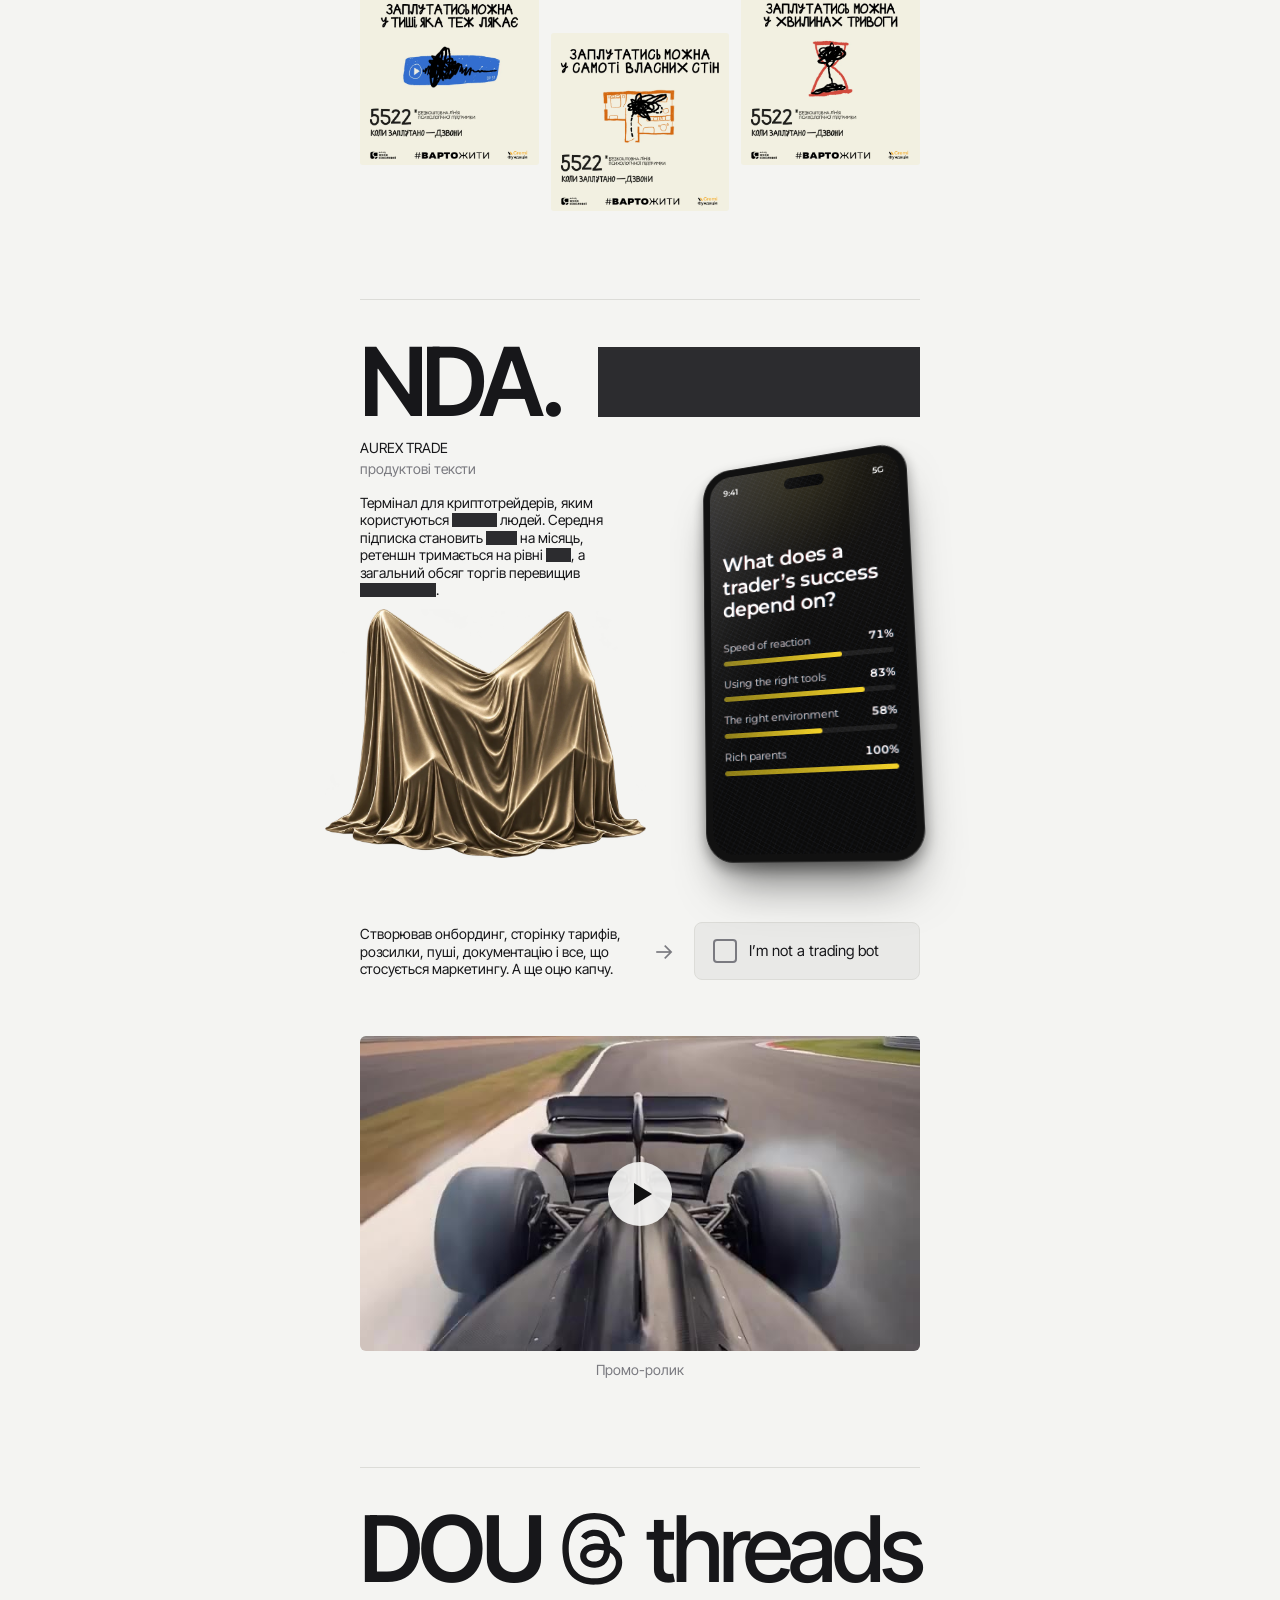
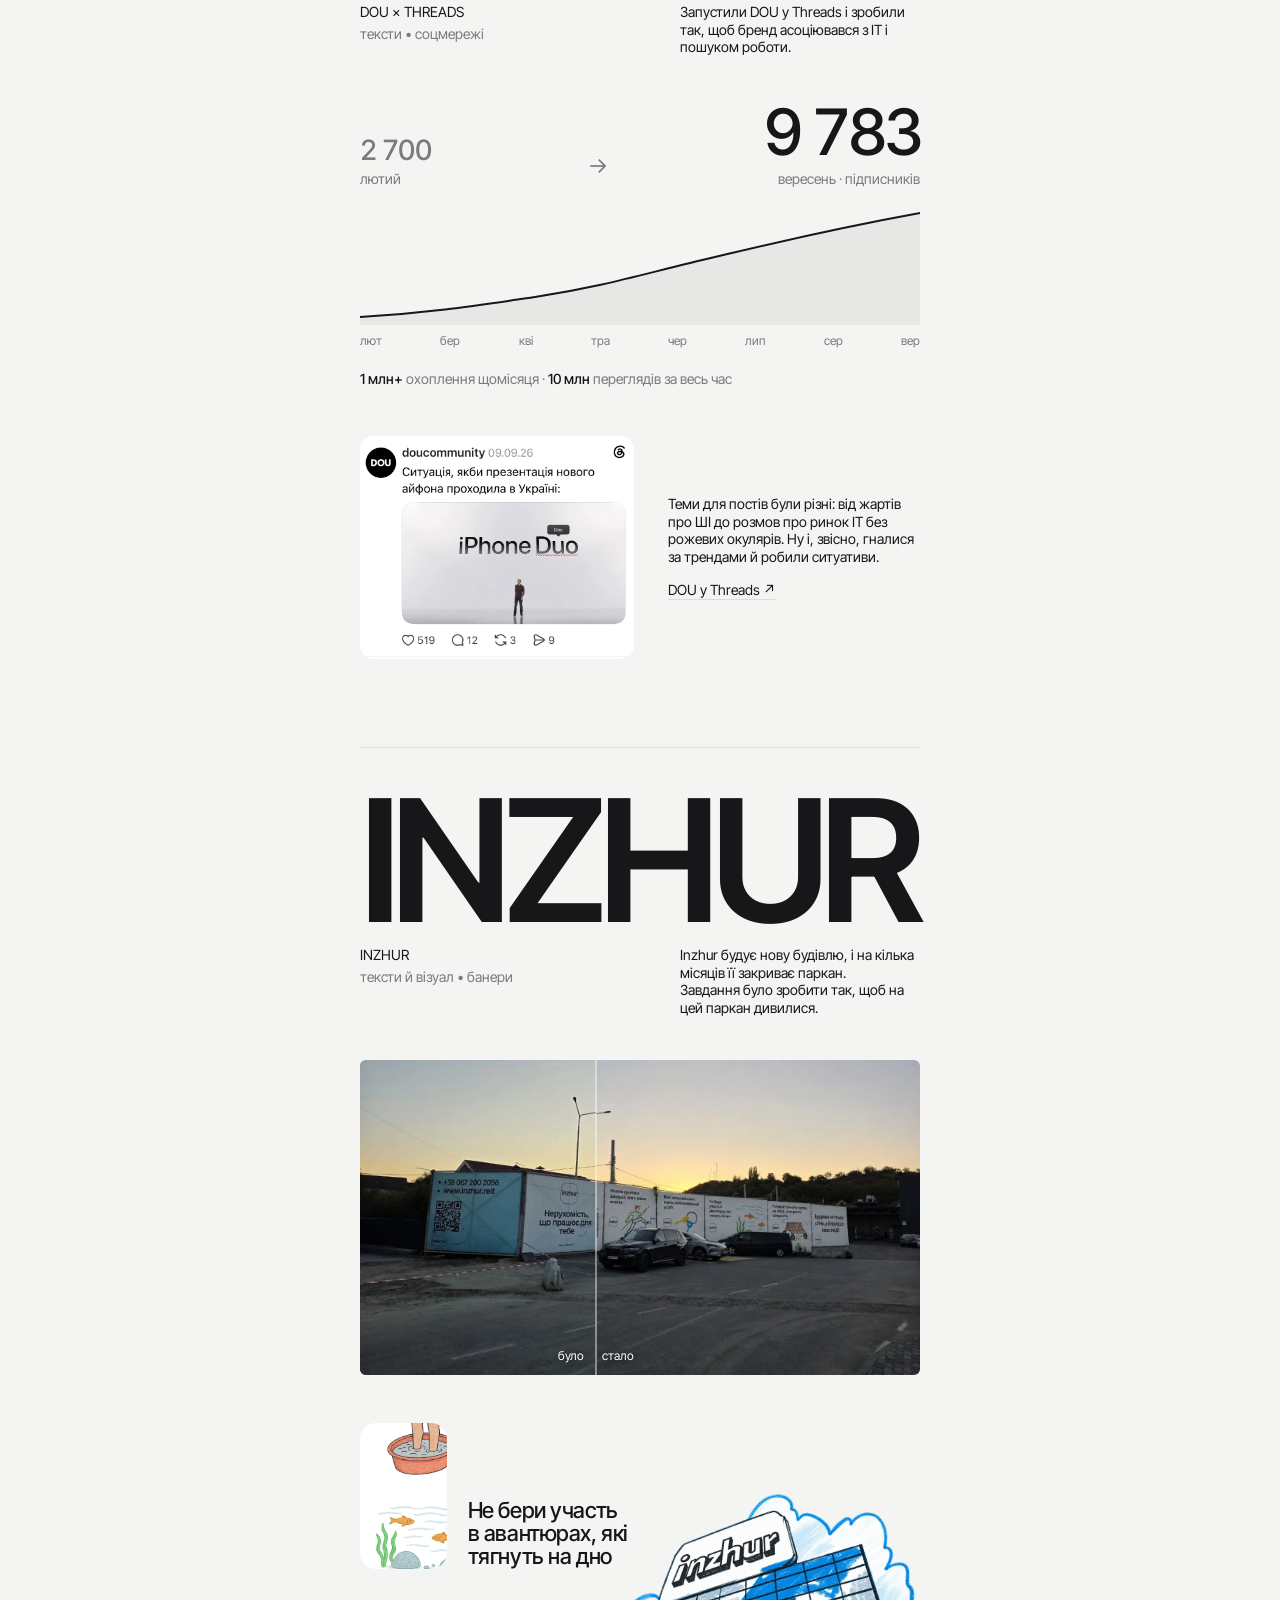
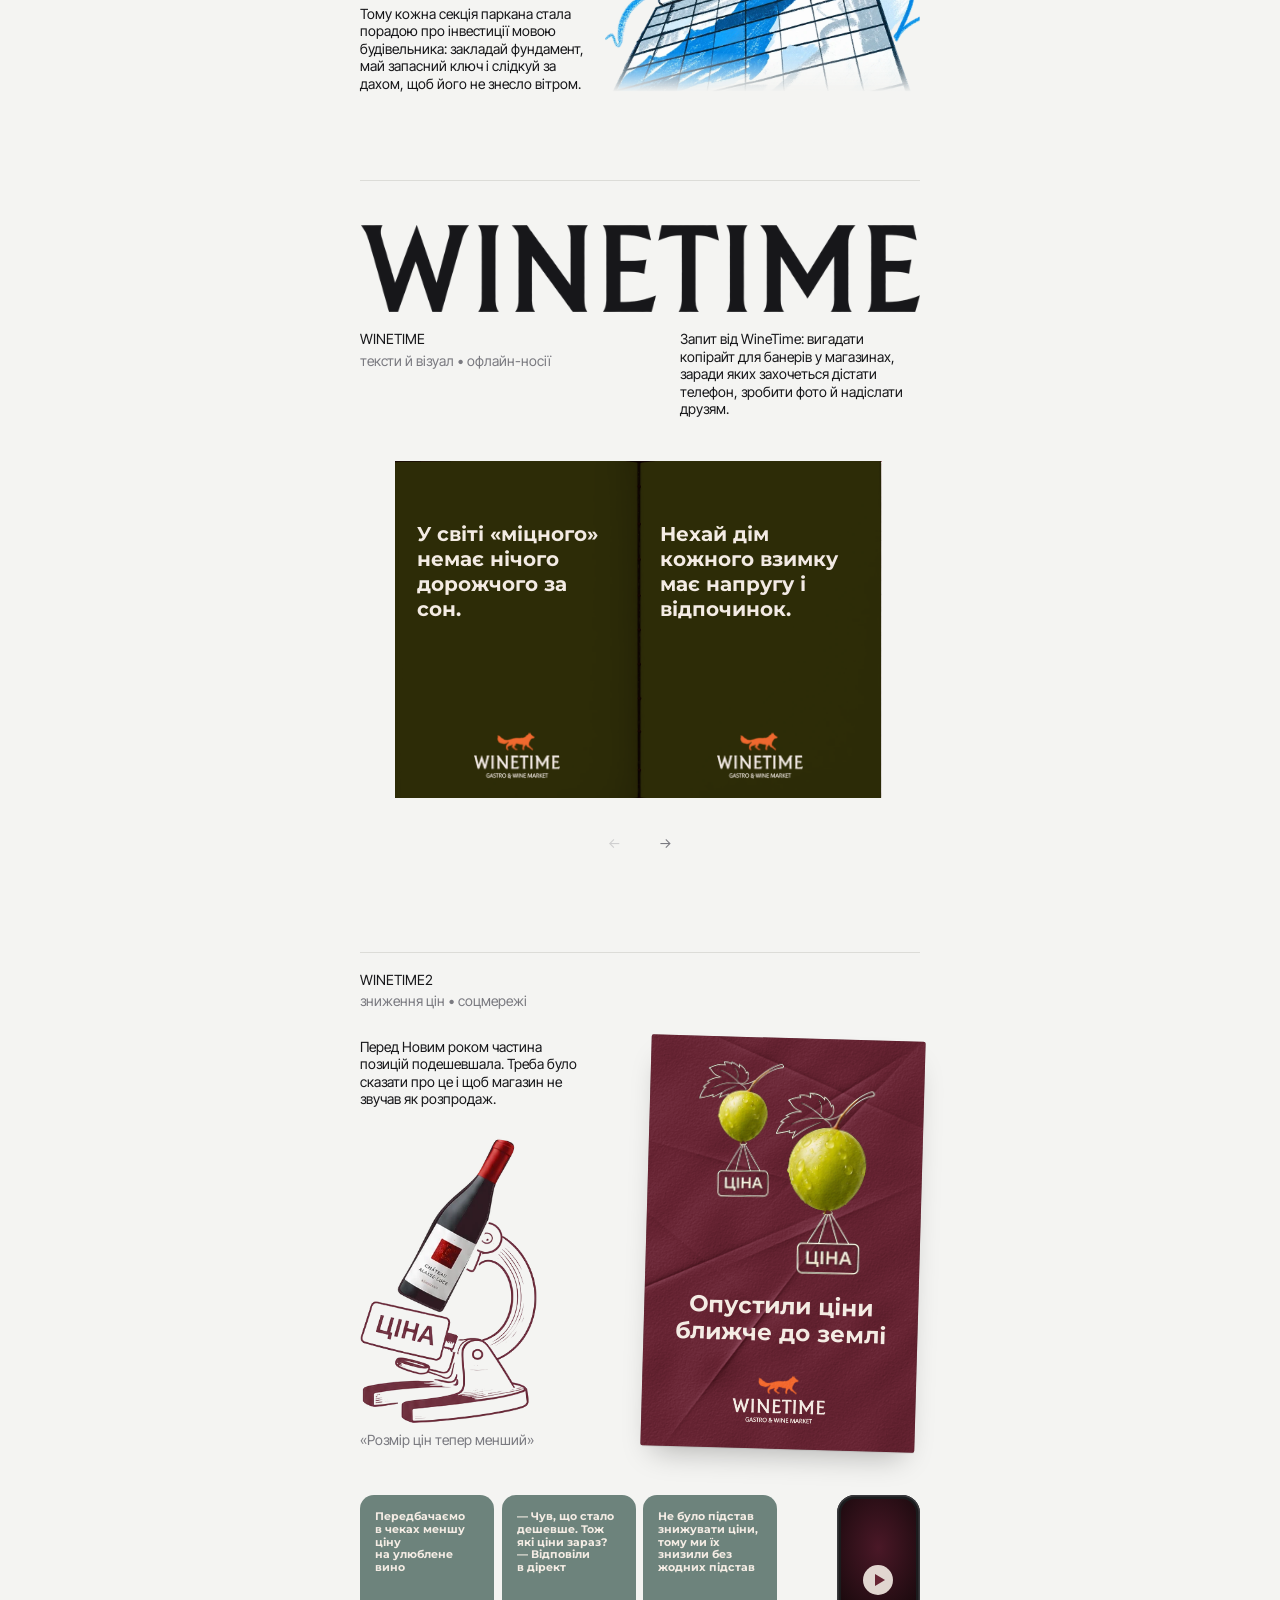
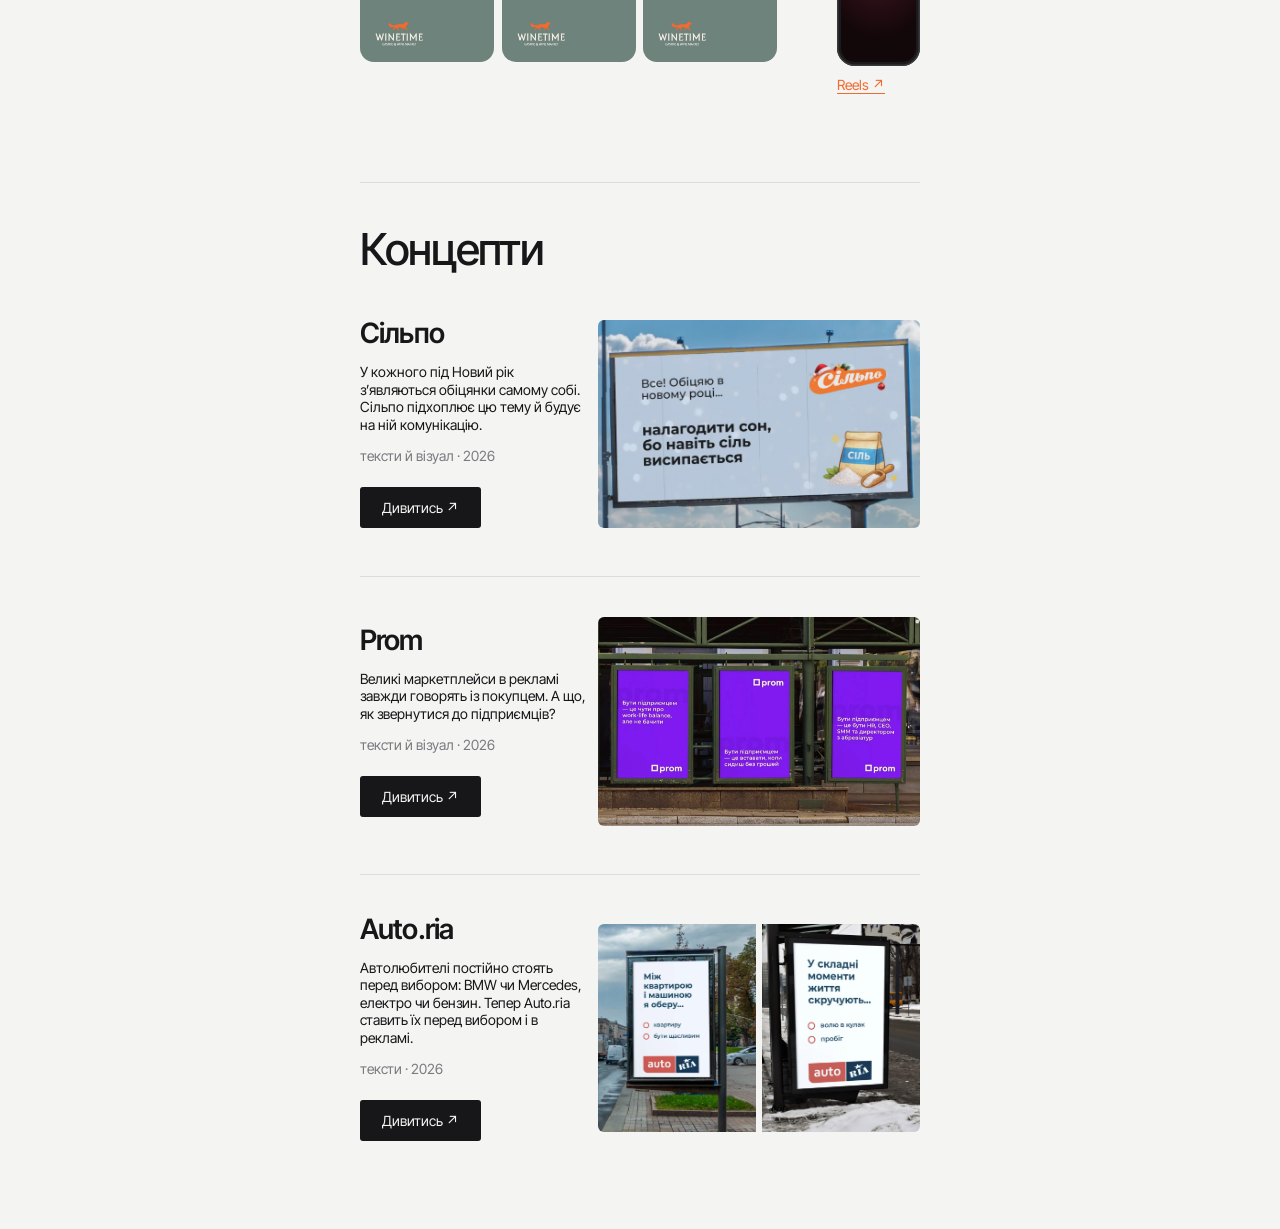
==== commit 165777c8: "Homepage: drag Inzhur before/after line by finger from anywhere on the photo Co-Authored-By: Claude " ====
--- a/index.html
+++ b/index.html
@@ -477,6 +477,8 @@
 .iz-knob { position:absolute; bottom:12px; left:50%; transform:translateX(-50%); display:flex; gap:10px; white-space:nowrap; font-size:12px; color:#fff; text-shadow:0 1px 6px rgba(0,0,0,.6); }
 .iz-knob b { font-weight:400; } .iz-knob b:first-child { transform:translateX(-4px); } .iz-knob b:last-child { transform:translateX(4px); }
 .iz-range { z-index:3; position:absolute; inset:0; width:100%; height:100%; opacity:0; cursor:ew-resize; margin:0; }
+.iz-range { pointer-events:none; } /* повзунок лишається для клавіатури й скрінрідерів; пальцем тягнемо сам .iz-cmp */
+.iz-cmp img { -webkit-user-drag:none; }
 .iz-range:focus-visible + * , .iz-cmp:focus-within { outline:1px dashed var(--muted); outline-offset:4px; }
 /* нижній блок за референсом: 3 картки ліворуч угорі, 2 плитки праворуч угорі, текст ліворуч, великий банер праворуч */
 .iz-low { margin-top:48px; row-gap:36px; align-items:start; }
@@ -1149,6 +1151,12 @@
   if(matchMedia('(hover:hover)').matches){
     c.addEventListener('mousemove',function(e){ var b=c.getBoundingClientRect(); touched=true; set(Math.max(0,Math.min(100,(e.clientX-b.left)/b.width*100))); });
   }
+  /* дотик: тягнемо лінію з будь-якої точки фото (у iOS прозорий range тягнеться лише за невидимий thumb) */
+  function pos(e){ var b=c.getBoundingClientRect(); return Math.max(0,Math.min(100,(e.clientX-b.left)/b.width*100)); }
+  var drag=false;
+  c.addEventListener('pointerdown',function(e){ if(e.pointerType==='mouse') return; drag=true; touched=true; set(pos(e)); try{ c.setPointerCapture(e.pointerId); }catch(_){} });
+  c.addEventListener('pointermove',function(e){ if(!drag) return; set(pos(e)); });
+  ['pointerup','pointercancel','lostpointercapture'].forEach(function(t){ c.addEventListener(t,function(){ drag=false; }); });
   /* підказка рухом: при появі лінія один раз проходить туди-назад */
   if(!reduce && 'IntersectionObserver' in window){
     var io=new IntersectionObserver(function(es){ es.forEach(function(e){ if(!e.isIntersecting) return; io.disconnect();
